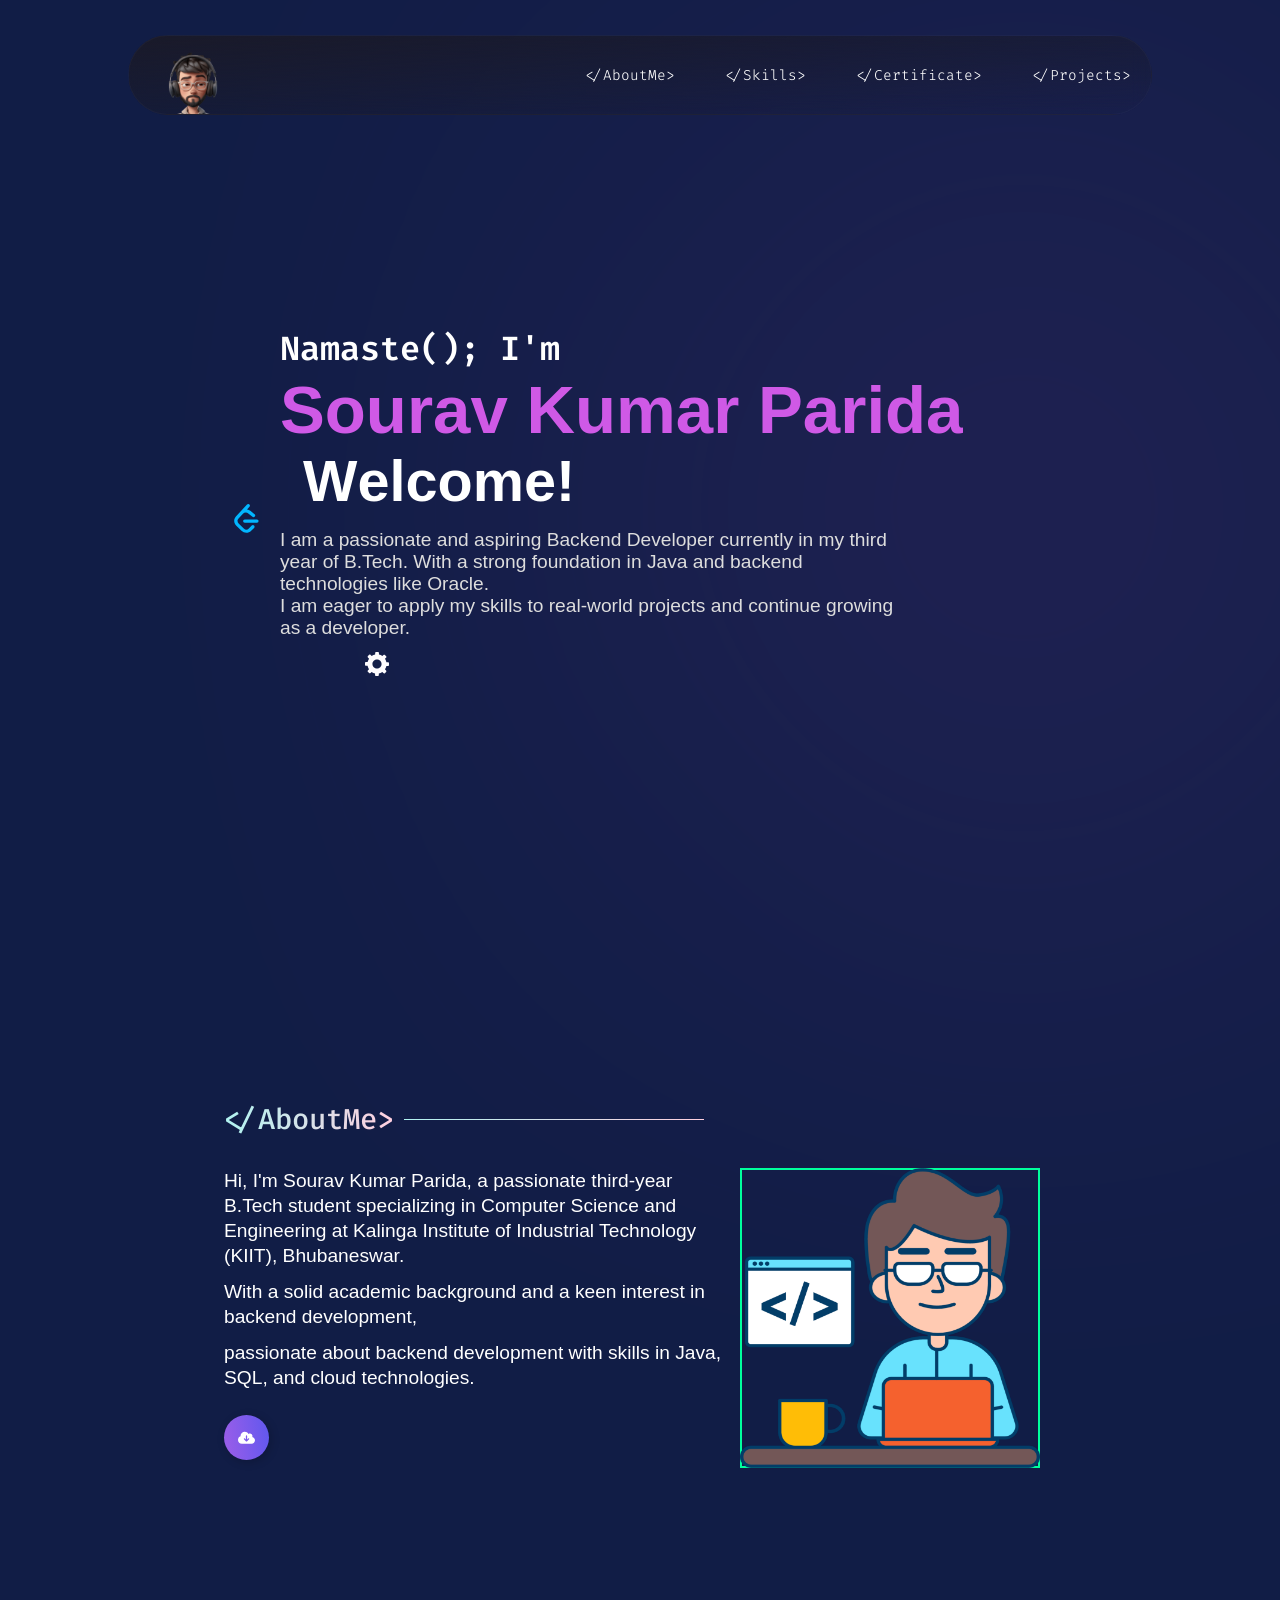
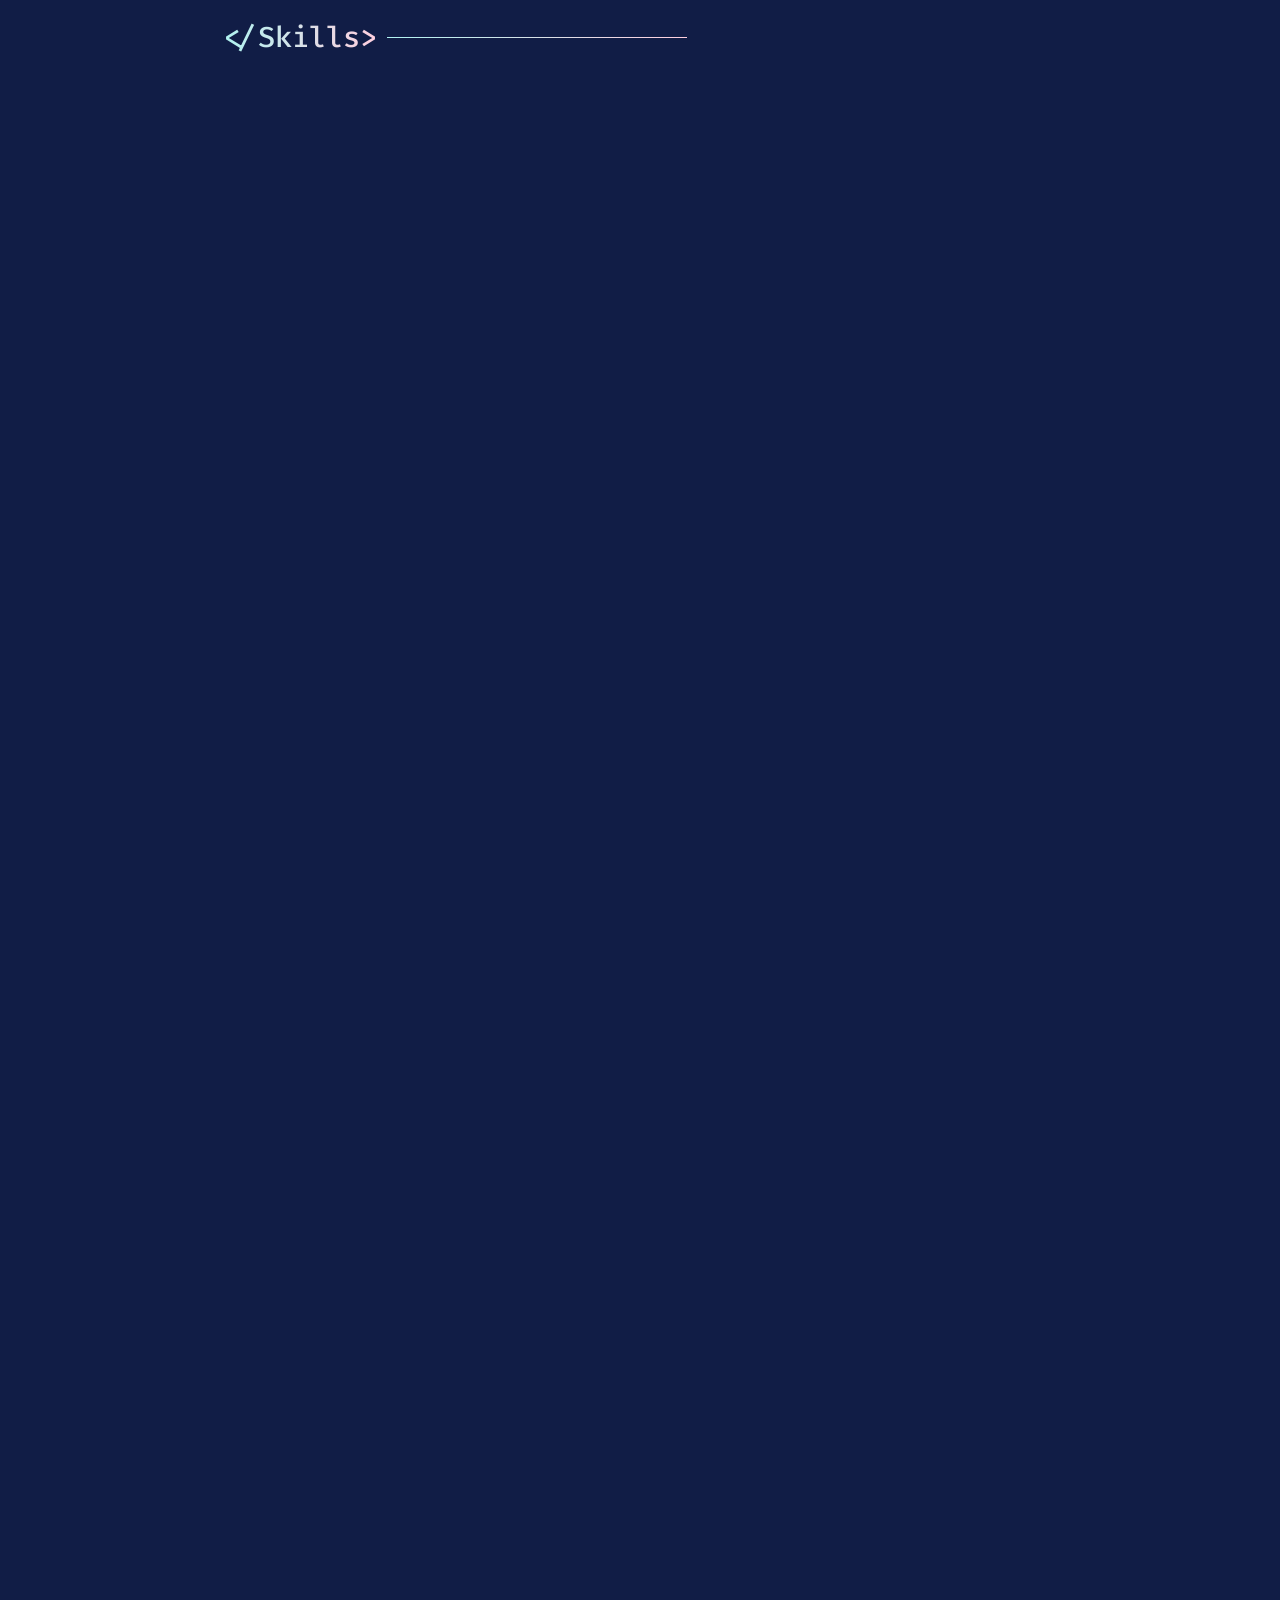
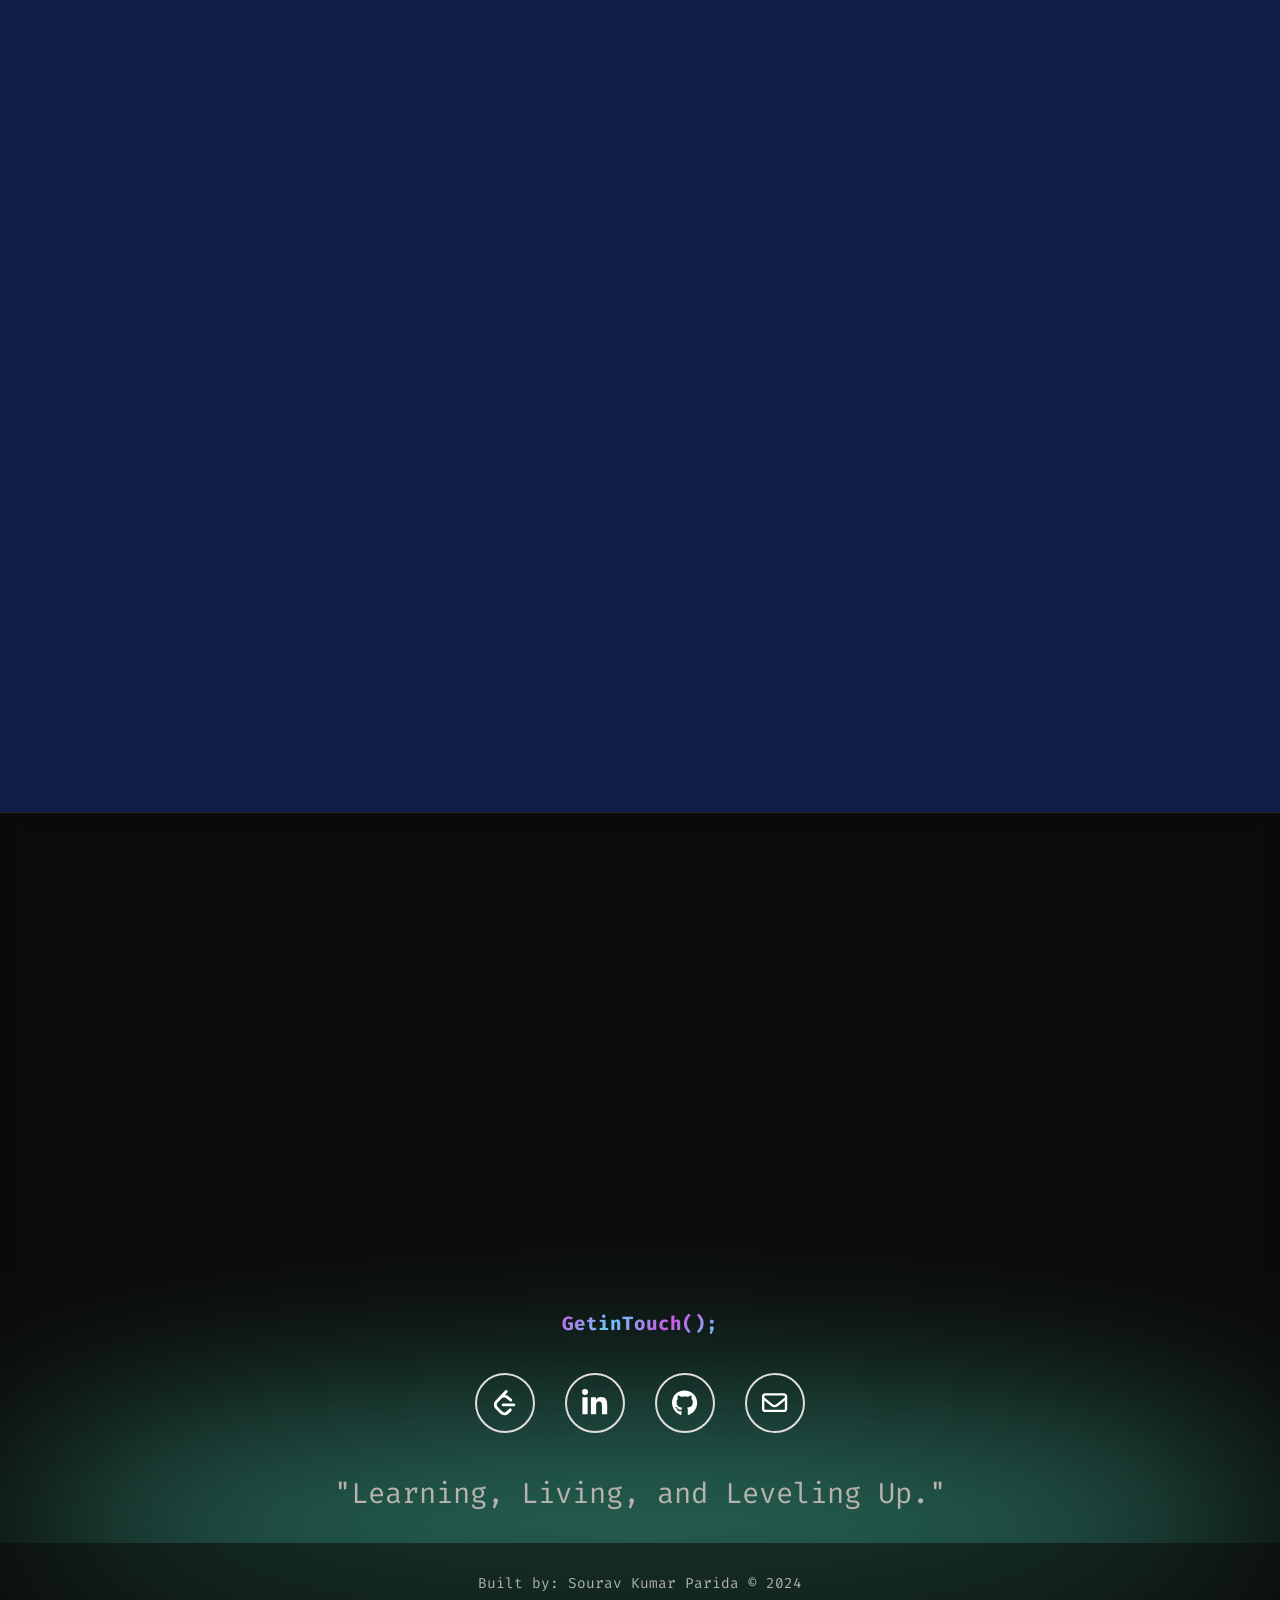
==== index.html @ 4e623404 "24-july" ====
<!DOCTYPE html>
<html lang="en">

<head>
  <meta charset="UTF-8" />
  <meta http-equiv="X-UA-Compatible" content="IE=edge" />
  <meta name="viewport" content="width=device-width, initial-scale=1.0" />
  <meta name="robots" content="index, follow" />
  <meta name="theme-color" content="#000" />

  <title>Sourav Parida | Portfolio</title>
  <link rel="icon" type="image/x-icon" href="src/png/main-favicon.png" />
  <!-- aos cdn -->
  <link rel="stylesheet" href="https://unpkg.com/aos@next/dist/aos.css" />
  <!-- stylesheet -->
  <link rel="stylesheet" href="style.css" />
  <!-- google fonts-->

  <link rel="stylesheet"
    href="https://fonts.googleapis.com/css2?family=Passions+Conflict&family=Orbitron&family=Fira+Code&family=Six+Caps" />


     <!--==================== UNICONS ====================-->
     <link
     rel="stylesheet"
     href="https://unicons.iconscout.com/release/v4.0.0/css/line.css"
   /> 

<body class="body">
  <audio loop="" id="audioPlayer" style="display: none">
    <source src="src/mp3/preloader.mp3" type="audio/mp3" />
  </audio>
  <div id="preloader"></div>

  <header>
    <div class="navbar" id="navbar">
      <div class="hey">Hello!</div>
      <div class="logo" tabindex="0" aria-label="logo">
        <div class="logo-top">
          <a href="#home" aria-label="about menu button">
            <img src="src/png/nav-avatar.png" alt="animation-head" id="nav-avatar"/>
          </a>
          </div>
        </div>
      <div class="navbar-tabs" id="navbar-tabs">
        <ul class="navbar-tabs-ul">
          
          <li class="about" class="navbar-tabs-li" data-aos="fade-down" data-aos-delay="100">
            <a href="#about" aria-label="about menu button">
              &#60;/AboutMe&#62;
            </a>
          </li>

          <li class="skills" class="navbar-tabs-li" data-aos="fade-down" data-aos-delay="300">
            <a href="#skills" aria-label="skills menu button">
              &#60;/Skills&#62;
            </a>
          </li>

          <li class="certificate" class="navbar-tabs-li" data-aos="fade-down" data-aos-delay="500">
            <a href="#certificate" aria-label="certificate menu button">
              &#60;/Certificate&#62;
            </a>
          </li>

          <li class="projects" class="navbar-tabs-li" data-aos="fade-down" data-aos-delay="700">
            <a href="#projects" aria-label="projects menu button">
              &#60;/Projects&#62;
            </a>
          </li>
          </ul>
      </div>
      <!-- navbar tabs ends -->
    </div>
  </header>
  <!-- header ends here -->

  <main>
    <!-- hamburger -->
    <div class="hamburger" id="hamburger" data-aos="fade">
      <div class="hamburgerbase">
        <button id="hamburger-button" onclick="hamburgerMenu()" tabindex="0" aria-label="Menu Button">
          <span class="burger-bar" id="burger-bar1"></span>
          <span class="burger-bar" id="burger-bar2"></span>
          <span class="burger-bar" id="burger-bar3"></span>
        </button>
      </div>
    </div>
    <!-- hamburger -->

    <!-- mobile bar -->
<div class="mobiletogglemenu" id="mobiletogglemenu">
  <ul class="mobile-navbar-tabs-ul" id="mobile-ul">
    <li id="home-mobile-tab" class="mobile-navbar-tabs-li home activeThismobiletab" onclick="hidemenubyli()">
      <a href="#home" tabindex="0" aria-label="Home menu button">
        &#60;/Home&#62;
      </a>
    </li>
    <li id="aboutme-mobile-tab" class="mobile-navbar-tabs-li about" onclick="hidemenubyli()">
      <a href="#about" tabindex="0" aria-label="about menu button">
        &#60;/AboutMe&#62;
      </a>
    </li>
    <li id="skills-mobile-tab" class="mobile-navbar-tabs-li skills" onclick="hidemenubyli()">
      <a href="#skills" tabindex="0" aria-label="skills menu button">
        &#60;/Skills&#62;
      </a>
    </li>
    <li id="certificate-mobile-tab" class="mobile-navbar-tabs-li certificate activeThismobiletab" onclick="hidemenubyli()">
      <a href="#certificate" tabindex="0" aria-label="certificate menu button">
        &#60;/Certificate&#62;
      </a>
    </li>
    <li id="projects-mobile-tab" class="mobile-navbar-tabs-li projects" onclick="hidemenubyli()">
      <a href="#projects" tabindex="0" aria-label="projects menu button">
        &#60;/Projects&#62;
      </a>
    </li>
  </ul>
</div>
<!-- mobile toggle menu ends -->


    <section class="landing-page-container" id="home">
      <div class="blob"></div>
      <div class="home_social">
      <div class="home__social">
        <a
          href="https://www.linkedin.com/in/sourav-kumar-parida/"
          target="_blank"
          class="home__social-icon"
        >
          <i class="uil uil-linkedin-alt"></i>
        </a>
        <a
          href="https://github.com/Sourav-Parida"
          target="_blank"
          class="home__social-icon"
        >
          <i class="uil uil-github-alt"></i>
        </a>
        <a
          href="https://leetcode.com/u/sourav-parida/"
          target="_blank"
          class="home__social-icon"
        >
        <svg xmlns="http://www.w3.org/2000/svg" width="1.2em" height="1.2em" viewBox="0 0 24 24"><path fill="currentColor" d="M13.483 0a1.37 1.37 0 0 0-.961.438L7.116 6.226l-3.854 4.126a5.3 5.3 0 0 0-1.209 2.104a5 5 0 0 0-.125.513a5.5 5.5 0 0 0 .062 2.362a6 6 0 0 0 .349 1.017a5.9 5.9 0 0 0 1.271 1.818l4.277 4.193l.039.038c2.248 2.165 5.852 2.133 8.063-.074l2.396-2.392c.54-.54.54-1.414.003-1.955a1.38 1.38 0 0 0-1.951-.003l-2.396 2.392a3.02 3.02 0 0 1-4.205.038l-.02-.019l-4.276-4.193c-.652-.64-.972-1.469-.948-2.263a2.7 2.7 0 0 1 .066-.523a2.55 2.55 0 0 1 .619-1.164L9.13 8.114c1.058-1.134 3.204-1.27 4.43-.278l3.501 2.831c.593.48 1.461.387 1.94-.207a1.384 1.384 0 0 0-.207-1.943l-3.5-2.831c-.8-.647-1.766-1.045-2.774-1.202l2.015-2.158A1.384 1.384 0 0 0 13.483 0m-2.866 12.815a1.38 1.38 0 0 0-1.38 1.382a1.38 1.38 0 0 0 1.38 1.382H20.79a1.38 1.38 0 0 0 1.38-1.382a1.38 1.38 0 0 0-1.38-1.382z"></path></svg>
        </a>
      </div>
      </div>

      <div class="text-content">
        <article id="hello-friend" data-aos="fade-up" data-aos-delay="0">
          <p class="jello">N</p>
          <p class="jello">a</p>
          <p class="jello">m</p>
          <p class="jello">a</p>
          <p class="jello">s</p>
          <p class="jello">t</p>
          <p class="jello">e</p>
          <p class="jello">(</p>
          <p class="jello">)</p>
          <p class="jello">;</p>
          &nbsp;
          <p class="jello">I</p>
          <p class="jello">'</p>
          <p class="jello">m</p>
        </article>
        <article id="name" data-aos="fade-up" data-aos-delay="200">
          <p class="jello">S</p>
          <p class="jello">o</p>
          <p class="jello">u</p>
          <p class="jello">r</p>
          <p class="jello">a</p>
          <p class="jello">v</p>
          &nbsp;
          <p class="jello">K</p>
          <p class="jello">u</p>
          <p class="jello">m</p>
          <p class="jello">a</p>
          <p class="jello">r</p>
          &nbsp;
          <p class="jello">P</p>
          <p class="jello">a</p>
          <p class="jello">r</p>
          <p class="jello">i</p>
          <p class="jello">d</p>
          <p class="jello">a</p>
        </article>

        <article id="work" data-aos="fade-up" data-aos-delay="400">
          <div>
            <p class="jello">W</p>
            <p class="jello">e</p>
            <p class="jello">l</p>
            <p class="jello">c</p>
            <p class="jello">o</p>
            <p class="jello">m</p>
            <p class="jello">e</p>
            <p class="jello">!</p>
          </div>
        </article>
        <p id="info-para" data-aos="fade-up" data-aos-delay="600">
          I am a passionate and aspiring Backend Developer currently in my third year of B.Tech.
          With a strong foundation in Java and backend technologies like Oracle. 
          <br />
          I am eager to apply my skills to real-world projects and continue growing as a developer.
        </p>
        <!-- <div class="contact-btn-div" data-aos="fade-up" data-aos-delay="200"> -->
          <div class="setting-container" id="setting-container">
            <input type="checkbox" id="switchforsetting" onclick="settingtoggle()" />

            <label for="switchforsetting" class="needtobeinvert" id="labelforsetting" tabindex="0"
              aria-label="settings for sound and appearance"></label>

            <div class="visualmodetogglebuttoncontainer" id="visualmodetogglebuttoncontainer">
              <input type="checkbox" id="switchforvisualmode" onclick="visualmode()" />
              <label for="switchforvisualmode" id="labelforvisualmode" tabindex="0"
                aria-label="switch appearance"></label>
            </div>

            <div class="soundtogglebuttoncontainer" id="soundtogglebuttoncontainer">
              <input type="checkbox" id="switchforsound" onclick="playpause()" />
              <label for="switchforsound" id="labelforsound" tabindex="0" aria-label="switch sound"
                class="needtobeinvert"></label>
            </div>
          </div>
          <!-- setting div ends -->
        <!-- </div> -->
        <!-- contact-btn-div -->
      </div>
      
    </section>
    <!-- landing page ends here -->

    <section class="about-section-container" id="about" data-aos="fade-up">
      <div class="about-section">
        <div class="section-heading">
          <h2 class="section-heading-article" tabindex="0" aria-label="About me heading">
            &#60;/AboutMe&#62;
          </h2>
          <p class="sectionHeadingP"></p>
        </div>

        <div class="info-dp-section">
          <div class="about-info">
            <p tabindex="0">
              Hi, I'm Sourav Kumar Parida, a passionate third-year B.Tech student specializing 
              in Computer Science and Engineering at Kalinga Institute of Industrial Technology (KIIT), 
              Bhubaneswar.
            </p>
            <br />
            <p tabindex="0">
              With a solid academic background and a keen interest in backend development, 
            </p>
            <br />
            <p tabindex="0">
              passionate about backend development with skills in Java, SQL, and cloud technologies.
            </p>
            <!-- Resume button -->
        <a href="https://drive.google.com/file/d/12ccvGPiZFR40J6Fz8vM8Ggtu3mOxgjk6/view?usp=drive_link" target="_blank">
          <button class="resume-btn" id="resume-btn" >
            <div class="sign">
              <svg viewBox="0 0 640 512">
                <path
                  d="M144 480C64.5 480 0 415.5 0 336c0-62.8 40.2-116.2 96.2-135.9c-.1-2.7-.2-5.4-.2-8.1c0-88.4 71.6-160 160-160c59.3 0 111 32.2 138.7 80.2C409.9 102 428.3 96 448 96c53 0 96 43 96 96c0 12.2-2.3 23.8-6.4 34.6C596 238.4 640 290.1 640 352c0 70.7-57.3 128-128 128H144zm79-167l80 80c9.4 9.4 24.6 9.4 33.9 0l80-80c9.4-9.4 9.4-24.6 0-33.9s-24.6-9.4-33.9 0l-39 39V184c0-13.3-10.7-24-24-24s-24 10.7-24 24V318.1l-39-39c-9.4-9.4-24.6-9.4-33.9 0s-9.4 24.6 0 33.9z" />
              </svg>
            </div>
            <div class="text">Resume</div>
          </button>
        </a>
          </div>
          <div class="dp" data-aos="fade-up">
          <img src="src/png/avtar.png" alt="display pic" class="" id=""/>
            </div>
          </div>
        </div>
          </div>
        </div>
      </div>
    </section>
    <!-- about section ends  -->

    <section class="skills-section-container" id="skills">
      <div class="skills-section">
        <div class="section-heading" data-aos="fade-up">
          <h2 class="section-heading-article" tabindex="0" aria-label="skills heading">
            &#60;/Skills&#62;
          </h2>
          <p class="sectionHeadingP"></p>
        </div>

        <div class="frontend-dev-section">
          <h3 class="frontend-dev-heading" data-aos="fade-up" tabindex="0"
            aria-label="As a frontend a developer these are the skills i have">
            Tech Stack
          </h3>
          <ul class="tech-stack-wrapper">
            <li class="tech-stack-box" data-aos="fade-up">
              <img src="./src/png/clogo.png" alt="c language skill" class="tech-stack-logo" />
              <span class="tooltip">C</span>
            </li>

            <li class="tech-stack-box" data-aos="fade-up">
              <img src="./src/png/java.png" alt="Java language skill" class="tech-stack-logo" />
              <span class="tooltip">JAVA</span>
            </li>

            <li class="tech-stack-box" data-aos="fade-up">
              <img src="./src/png/python.png" alt="Java language skill" class="tech-stack-logo" />
              <span class="tooltip">PYTHON</span>
            </li>

            <li class="tech-stack-box" data-aos="fade-up">
              <img src="./src/png/oracle.png" alt="Oracle skill" class="tech-stack-logo" />
              <span class="tooltip">ORACLE</span>
            </li>

            <li class="tech-stack-box" data-aos="fade-up">
              <img src="./src/png/mysql.png" alt="Mysql skill" class="tech-stack-logo" />
              <span class="tooltip">MYSQL</span>
            </li>

            <li class="tech-stack-box" data-aos="fade-up">
              <img src="./src/png/htmllogo.png" alt="Html skill" class="tech-stack-logo" />
              <span class="tooltip">HTML</span>
            </li>

            <li class="tech-stack-box" data-aos="fade-up">
              <img src="./src/png/csslogo.png" alt="css skill" class="tech-stack-logo" />
              <span class="tooltip">CSS</span>
            </li>

            <li class="tech-stack-box" data-aos="fade-up">
              <img src="./src/png/jslogo.png" alt="js skill" class="tech-stack-logo" />
              <span class="tooltip">JS</span>
            </li>

            <li class="tech-stack-box" data-aos="fade-up">
              <img src="./src/png/githublogo.png" alt="github skill" class="tech-stack-logo needtobeinvert" />
              <span class="tooltip">GITHUB</span>
            </li>

            <li class="tech-stack-box" data-aos="fade-up">
              <img src="./src/png/gitlogo.png" alt="git skill" class="tech-stack-logo" />
              <span class="tooltip">GIT</span>
            </li>
          </ul>
        </div>
      </div>
    </section>
    <!-- skills section ends -->
  
    
    <section class="skills-section-container" id="certificate">
      <div class="skills-section">
        <div class="section-heading" data-aos="fade-up">
          <h2 class="section-heading-article" tabindex="0" aria-label="skills heading">
            &#60;/certificates&#62;
          </h2>
          <p class="sectionHeadingP"></p>
        </div>

        <div class="frontend-dev-section">
          <ul class="certificate-wrapper">

            <a href="./src/certificates/AZ-900 Certificate.png" target="_blank">
            <li class="certificate-box" data-aos="fade-up">
              <img src="./src/certificates/AZ-900 Certificate.png" alt="Java language skill" class="tech-stack-logo" />
              <span class="tooltip">Azure Fundamentals-AZ 900</span>
            </li>
            </a>

            <a href="./src/certificates/oci.png" target="_blank">
            <li class="certificate-box" data-aos="fade-up">
              <img src="./src/certificates/oci.png" alt="c language skill" class="tech-stack-logo" />
              <span class="tooltip">Oracle Certified Foundations Associate</span>
            </li>
            </a>

            <a href="./src/certificates/problem_solving.png" target="_blank">
            <li class="certificate-box" data-aos="fade-up">
              <img src="./src/certificates/problem_solving.png" alt="Java language skill" class="tech-stack-logo" />
              <span class="tooltip">Problem Solving(Basic)</span>
            </li>
            </a>

          </ul>
        </div>
      </div>
    </section>
    <!-- certificates section ends -->

    <section class="projects-section-container" id="projects">
      <div class="projects-section-div">
        <div class="section-heading" data-aos="fade-up">
          <h2 class="section-heading-article" tabindex="0" aria-label="My projects starts from here">
            &#60;/Projects&#62;
          </h2>
          <p class="sectionHeadingP"></p>
        </div>
        <div class="project-boxes-div">

          
      <!----------------------------->
          <div data-aos="fade-up" class="project-box-wrapper">
            <div class="project-box project-box2" id="project-box2">
              <div class="info-div">
                <img src="src/project/calculator-logo.png" alt="pexelicon website favicon" class="faviconforProject" />
                <article class="ProjectHeading">Chess-Game</article>
                <p class="ProjectDescription">
                  Chess: A Simple Chess game application to play chess with friends..
                </p>
                <div class="project-buttons">
                  <a href="https://github.com/Sourav-Parida/Chess_game" target="_blank" class="github-redirect"
                    aria-label="Visit calculator on GitHub">
                    <img src="src/svg/github.svg" alt="github redirect button" />
                  </a>
                  <a href="https://chess-game-k542.onrender.com" target="_blank" class="cta"
                    aria-label="Visit Chess game Live">
                    <span>Live view</span>
                    <svg viewBox="0 0 13 10" height="10px" width="15px">
                      <path d="M1,5 L11,5"></path>
                      <polyline points="8 1 12 5 8 9"></polyline>
                    </svg>
                  </a>
                </div>
              </div>
              <div class="image-div">
                <img src=".\src\project\chess.png" alt="Pexelicon website preview image"/>
              </div>
            </div>
          </div>

<!------------------------------------------->
          <div data-aos="fade-up" class="project-box-wrapper">
            <div class="project-box project-box2" id="project-box2">
              <div class="info-div">
                <img src="src/project/application.png" alt="pexelicon website favicon" class="faviconforProject" />
                <article class="ProjectHeading">Class-Management</article>
                <p class="ProjectDescription">
                  A Java Swing Application to manage student details in the database.
                </p>
                <div class="project-buttons">
                  <a href="https://github.com/Sourav-Parida/Java-JDBC_Project" target="_blank" class="github-redirect"
                    aria-label="Visit calculator on GitHub">
                    <img src="src/svg/github.svg" alt="github redirect button" />
                  </a>
                </div>
              </div>
              <div class="image-div">
                <img src="src/project/Java_project.png" alt="Pexelicon website preview image" />
              </div>
            </div>
          </div>
      <!-- ---------------------- -->

      <div data-aos="fade-up" class="project-box-wrapper">
        <div class="project-box project-box2" id="project-box2">
          <div class="info-div">
            <img src="src/project/calculator-logo.png" alt="pexelicon website favicon" class="faviconforProject" />
            <article class="ProjectHeading">Calculator</article>
            <p class="ProjectDescription">
              Calculator: A Simple Web-based calculator made with html,css and Js.
            </p>
            <div class="project-buttons">
              <a href="https://github.com/Sourav-Parida/Web-Dev_Calculator" target="_blank" class="github-redirect"
                aria-label="Visit calculator on GitHub">
                <img src="src/svg/github.svg" alt="github redirect button" />
              </a>
              <a href="https://sourav-parida.github.io/Web-Dev_Calculator/" target="_blank" class="cta"
                aria-label="Visit calculator Live">
                <span>Live view</span>
                <svg viewBox="0 0 13 10" height="10px" width="15px">
                  <path d="M1,5 L11,5"></path>
                  <polyline points="8 1 12 5 8 9"></polyline>
                </svg>
              </a>
            </div>
          </div>
          <div class="image-div">
            <img src="src/project/calculator.png" alt="Pexelicon website preview image" />

          </div>
        </div>
      </div>
  <!-- ---------------------- -->
        </div>
      </div>
    </section>
  </main>
  <!-- main ends here -->

  <footer id="footer">
    <button class="fas" id="backtotopbutton" onclick="scrolltoTopfunction()">
      <article aria-label="Back to top">&#8592;BACK TO TOP</article>
    </button>
    <div class="footer-background">
      <div class="footer-blob"></div>
    </div>
    <div class="footer-foreground">
      <div class="footercontainer">
        <div class="social-media-container">
          <div class="getintouch-heading">
            <article>GetinTouch();</article>
          </div>
          <div class="logos">
            <a href="https://www.instagram.com/pexel_ui/" target="_blank" tabindex="0"
              aria-label="leetcode">
              <svg xmlns="http://www.w3.org/2000/svg" class="SocialHandle" viewBox="0 0 24 24">
                <path d="M13.483 0a1.37 1.37 0 0 0-.961.438L7.116 6.226l-3.854 4.126a5.3 5.3 0 0 0-1.209 2.104a5 5 0 0 0-.125.513a5.5 5.5 0 0 0 .062 2.362a6 6 0 0 0 .349 1.017a5.9 5.9 0 0 0 1.271 1.818l4.277 4.193l.039.038c2.248 2.165 5.852 2.133 8.063-.074l2.396-2.392c.54-.54.54-1.414.003-1.955a1.38 1.38 0 0 0-1.951-.003l-2.396 2.392a3.02 3.02 0 0 1-4.205.038l-.02-.019l-4.276-4.193c-.652-.64-.972-1.469-.948-2.263a2.7 2.7 0 0 1 .066-.523a2.55 2.55 0 0 1 .619-1.164L9.13 8.114c1.058-1.134 3.204-1.27 4.43-.278l3.501 2.831c.593.48 1.461.387 1.94-.207a1.384 1.384 0 0 0-.207-1.943l-3.5-2.831c-.8-.647-1.766-1.045-2.774-1.202l2.015-2.158A1.384 1.384 0 0 0 13.483 0m-2.866 12.815a1.38 1.38 0 0 0-1.38 1.382a1.38 1.38 0 0 0 1.38 1.382H20.79a1.38 1.38 0 0 0 1.38-1.382a1.38 1.38 0 0 0-1.38-1.382z"></path></svg>
            </a>

            <a href="https://www.linkedin.com/in/sourav-kumar-parida/" target="_blank"
              aria-label="My Linkdin"><svg class="SocialHandle" viewBox="0 0 448 512">
                <path
                  d="M100.28 448H7.4V148.9h92.88zM53.79 108.1C24.09 108.1 0 83.5 0 53.8a53.79 53.79 0 0 1 107.58 0c0 29.7-24.1 54.3-53.79 54.3zM447.9 448h-92.68V302.4c0-34.7-.7-79.2-48.29-79.2-48.29 0-55.69 37.7-55.69 76.7V448h-92.78V148.9h89.08v40.8h1.3c12.4-23.5 42.69-48.3 87.88-48.3 94 0 111.28 61.9 111.28 142.3V448z" />
              </svg></a>

            <a href="https://github.com/Sourav-Parida" target="_blank" aria-label="My github"><svg viewBox="0 0 496 512"
                class="SocialHandle">
                <path
                  d="M165.9 397.4c0 2-2.3 3.6-5.2 3.6-3.3.3-5.6-1.3-5.6-3.6 0-2 2.3-3.6 5.2-3.6 3-.3 5.6 1.3 5.6 3.6zm-31.1-4.5c-.7 2 1.3 4.3 4.3 4.9 2.6 1 5.6 0 6.2-2s-1.3-4.3-4.3-5.2c-2.6-.7-5.5.3-6.2 2.3zm44.2-1.7c-2.9.7-4.9 2.6-4.6 4.9.3 2 2.9 3.3 5.9 2.6 2.9-.7 4.9-2.6 4.6-4.6-.3-1.9-3-3.2-5.9-2.9zM244.8 8C106.1 8 0 113.3 0 252c0 110.9 69.8 205.8 169.5 239.2 12.8 2.3 17.3-5.6 17.3-12.1 0-6.2-.3-40.4-.3-61.4 0 0-70 15-84.7-29.8 0 0-11.4-29.1-27.8-36.6 0 0-22.9-15.7 1.6-15.4 0 0 24.9 2 38.6 25.8 21.9 38.6 58.6 27.5 72.9 20.9 2.3-16 8.8-27.1 16-33.7-55.9-6.2-112.3-14.3-112.3-110.5 0-27.5 7.6-41.3 23.6-58.9-2.6-6.5-11.1-33.3 2.6-67.9 20.9-6.5 69 27 69 27 20-5.6 41.5-8.5 62.8-8.5s42.8 2.9 62.8 8.5c0 0 48.1-33.6 69-27 13.7 34.7 5.2 61.4 2.6 67.9 16 17.7 25.8 31.5 25.8 58.9 0 96.5-58.9 104.2-114.8 110.5 9.2 7.9 17 22.9 17 46.4 0 33.7-.3 75.4-.3 83.6 0 6.5 4.6 14.4 17.3 12.1C428.2 457.8 496 362.9 496 252 496 113.3 383.5 8 244.8 8zM97.2 352.9c-1.3 1-1 3.3.7 5.2 1.6 1.6 3.9 2.3 5.2 1 1.3-1 1-3.3-.7-5.2-1.6-1.6-3.9-2.3-5.2-1zm-10.8-8.1c-.7 1.3.3 2.9 2.3 3.9 1.6 1 3.6.7 4.3-.7.7-1.3-.3-2.9-2.3-3.9-2-.6-3.6-.3-4.3.7zm32.4 35.6c-1.6 1.3-1 4.3 1.3 6.2 2.3 2.3 5.2 2.6 6.5 1 1.3-1.3.7-4.3-1.3-6.2-2.2-2.3-5.2-2.6-6.5-1zm-11.4-14.7c-1.6 1-1.6 3.6 0 5.9 1.6 2.3 4.3 3.3 5.6 2.3 1.6-1.3 1.6-3.9 0-6.2-1.4-2.3-4-3.3-5.6-2z" />
              </svg></a>

            <a href="mailto:souravparida170@gmail.com" target="_blank" aria-label="My G mail"><svg id="GmailLogo"
                viewBox="0 0 512 512">
                <path
                  d="M64 112c-8.8 0-16 7.2-16 16v22.1L220.5 291.7c20.7 17 50.4 17 71.1 0L464 150.1V128c0-8.8-7.2-16-16-16H64zM48 212.2V384c0 8.8 7.2 16 16 16H448c8.8 0 16-7.2 16-16V212.2L322 328.8c-38.4 31.5-93.7 31.5-132 0L48 212.2zM0 128C0 92.7 28.7 64 64 64H448c35.3 0 64 28.7 64 64V384c0 35.3-28.7 64-64 64H64c-35.3 0-64-28.7-64-64V128z" />
              </svg></a>
          </div>
        </div>
        <div class="two-words">
          <article tabindex="0" aria-label="Learning, Living, and Leveling Up, my quote">
            "Learning, Living, and Leveling Up."
          </article>
        </div>
        <div class="footer-bottom">
          <article>
            Built by: Sourav Kumar Parida
            &#169; 2024
          </article>
        </div>
      </div>
    </div>
  </footer>
  <!-- footer ends here -->

  <script src="main.js"></script>

  <script src="https://unpkg.com/aos@next/dist/aos.js"></script>
  <script>
    AOS.init();
  </script>

  
</body>

</html>
---- style.css ----
#labelforsetting,
#labelforvisualmode,
#switchforvisualmode:checked + #labelforvisualmode {
  background-repeat: no-repeat;
  background-position: center;
}
#labelforsetting,
#labelforsound {
  height: 40px;
  background-size: 60%;
}
#preloader,
.invertapplied,
.invertsettinglabel {
  filter: invert(1);
}
#preloader,
noscript {
  width: 100%;
  height: 100%;
}
body,
noscript {
  background-color: var(--color-dark-mode);
}
.main,
body {
  overflow-x: hidden;
}
#backtotopbutton article,
:root {
  font-family: Whitney, -apple-system, BlinkMacSystemFont, Segoe UI,Roboto,Helvetica, Arial, sans-serif;
}
.eye,
.image-div,
.logo,
.navbar,
.project-box,
.resume-btn,
footer {
  overflow: hidden;
}
.cta,
.github-redirect,
.navbar-tabs-ul a {
  text-decoration: none;
}
#GmailLogo,
.sign svg path {
  fill: white;
}

* {
  box-sizing: border-box;
  margin: 0;
  padding: 0;
  -webkit-tap-highlight-color: transparent;
}
::selection {
  background-color: rgba(75, 96, 155, 0.39);
}
::-moz-selection {
  background: rgba(75, 96, 155, 0.39);;
}

html,body {
  width: 100%;
  height: 100%;
}

html {
  user-select: text;
  font-size: 62.5%;
  scroll-behavior: smooth;
  text-rendering: optimizeLegibility;
  -webkit-font-smoothing: antialiased;
}
:root {
  --color-white: #fff;
  --color-black: #000;
  --color-dark-mode: #111d46;
  --color-light-mode: #ece7e1;
  --color-ddd-color: #ddd;
  --color-gray: #c4c4c4;
  --color-purple: #8b03fa;
  --color-light-purple: #cf59e6;
  --color-light-blue: #6bc5f8;
  --color-navbarBorder-dark: #e2e2e207;
  --color-shadowDark: rgba(0, 0, 0, 0.137);
  --static-heading-gradient-blue: #b0f3f1;
  --static-heading-gradient-pink: #ffcfdf;
  --tech-stack-box-first-color: #1a1a29;
  --tech-stack-box-second-color: rgba(27, 27, 40, 0);
  --tech-stack-box-border-color: #292929;
}

#hello-friend,
.footer-bottom article,
.getintouch-heading article,
.language-speak article,
.navbar-tabs-ul li,
.two-words article {
  font-family: fira code;
}
::-webkit-scrollbar {
  width: 5px;
}
::-webkit-scrollbar-track {
  background: #0a0a10;
}
::-webkit-scrollbar-thumb {
  background-color: #4c00ff;
}

.setting-container,
.settingactivate {
  transform-origin: left;
  transition-duration: 0.5s;
}

.activeThistab:before,
.navbar-tabs-ul li:hover:before {
  background-color: var(--color-white);
  height: 10px;
  width: 10px;
  left: -20px;
}
.light-mode {
  --color-dark-mode: #ece7e1;
  --color-black: #fff;
  --color-white: #000;
  --color-ddd-color: rgb(31, 31, 31);
  --color-navbarBorder-dark: #d1d6eb;
  --static-heading-gradient-blue: #0f7878;
  --static-heading-gradient-pink: #f09bb9;
  --color-shadowDark: #e2ddd7;
  --tech-stack-box-first-color: #e7e2db;
  --tech-stack-box-second-color: #ece7e100;
  --tech-stack-box-border-color: #dad5cf;
}
.setting-container {
  margin-left: 10%;
  width: 60px;
  height: 50px;
  display: flex;
  align-items: center;
}

#labelforsetting {
  width: 40px;
  display: flex;
  align-items: center;
  justify-content: center;
  padding: 0 20px;
  background-image: url(src/svg/settings-svgrepo-com.svg);
  transition-duration: 0.5s;
  cursor: pointer;
}

.soundtogglebuttoncontainer,
.visualmodetogglebuttoncontainer {
  align-items: center;
  width: fit-content;
  transition-duration: 0.3s;
}
.settingactivate {
  width: 200px;
}
.visualmodetogglebuttoncontainer {
  height: fit-content;
  display: flex;
  justify-content: center;
  transform: translate(-50px) scale(0);
}
.visualmodeshow {
  transition-duration: 0.3s;
  transform: translate(0) scale(1);
}
#switchforsetting,
#switchforsound,
#switchforvisualmode,
.hamburger,
.mobiletogglemenu {
  display: none;
}


#switchforsetting:checked + #labelforsetting {
  transform: rotate(180deg);
  transition-duration: 0.5s;
}

#labelforvisualmode {
  position: relative;
  width: 40px;
  height: 40px;
  background-image: url(src/png/crescent-moon.png);
  background-size: 50%;
  transition-duration: 0.5s;
  cursor: pointer;
}


#switchforvisualmode:checked + #labelforvisualmode {
  transform: rotate(360deg);
  transition-duration: 0.5s;
  background-image: url(src/png/sun.png);
  background-size: 60%;
}
.soundtogglebuttoncontainer {
  height: fit-content;
  display: flex;
  justify-content: center;
  transform: translate(-130px) scale(0);
}
#labelforsound,
#preloader {
  display: flex;
  align-items: center;
  background-repeat: no-repeat;
  background-position: center;
}
.soundmodeshow {
  transition-delay: 0.1s;
  transition-duration: 0.5s;
  display: inline-block;
  transform: translate(0) scale(1);
}

#labelforsound {
  position: relative;
  justify-content: center;
  width: 40px;
  background-image: url(src/svg/Mute_Icon.svg);
  cursor: pointer;
  transition-duration: 0.5s;
}

#switchforsound:checked + #labelforsound {
  transition-duration: 0.5s;
  background-image: url(src/svg/Speaker_Icon.svg);
  background-size: 50%;
  background-repeat: no-repeat;
  background-position: center;
}

header {
  width: 100%;
  height: 115px;
  display: flex;
  align-items: flex-end;
  justify-content: center;
}
#preloader {
  background-color: #fff;
  position: fixed;
  z-index: 99999;
  justify-content: center;
  overflow-y: hidden;
  background-image: url(src/svg/Pulse-0.4s-200px.svg);
  background-size: 10%;
}
.navbar,
noscript {
  display: flex;
  align-items: center;
  position: fixed;
}
#name,
.getintouch-heading article {
  background: -webkit-linear-gradient(
    135deg,
    var(--color-light-blue),
    var(--color-light-purple),
    var(--color-light-blue),
    var(--color-light-purple)
  );
  -webkit-text-fill-color: transparent;
}
noscript {
  justify-content: center;
  font-size: 4rem;
  color: #fff;
  z-index: 999999;
}
.fakenavbar {
  height: 0;
  width: 0%;
  background-color: transparent;
}
.navbar {
  background-image: linear-gradient(
    to bottom right,
    var(--tech-stack-box-first-color),
    var(--tech-stack-box-second-color)
  );
  backdrop-filter: blur(10px);
  height: 80px;
  width: 80%;
  padding: 0 20px;
  justify-content: space-between;
  z-index: 999;
  border: 1px solid var(--color-navbarBorder-dark);
  border-radius: 50px;
}
.navbar-tabs,
.navbar-tabs-ul {
  height: 100%;
  align-items: center;
}
.logo,
.navbar-tabs-ul li {
  position: relative;
  display: flex;
}
.navbar-tabs {
  display: flex;
  width: 80%;
}
.navbar-tabs-ul {
  width: 100%;
  display: flex;
  list-style: none;
  justify-content: flex-end;
  gap: 50px;
  color: var(--color-white);
}
.navbar-tabs-ul li {
  width: fit-content;
  height: 30px;
  text-align: center;
  align-items: center;
  justify-content: center;
  font-size: 1.5rem;
}
.navbar-tabs-ul li:hover:before {
  content: "";
  position: absolute;
  border-radius: 5px;
  z-index: -1;
}
.navbar-tabs-ul a {
  color: var(--color-white);
  font-weight: 100;
}
.logo {
  width: 10%;
  height: 100%;
  flex-direction: column;
  align-items: center;
  justify-content: space-between;
}
.face,
.logo-top {
  width: 100%;
  align-items: center;
  display: flex;
}
.hey {
  color: #fff;
  position: absolute;
  font-size: 2.5rem;
  font-weight: 300;
  background-color: #20222e;
  padding: 5px 10px;
  border-radius: 20px;
  left: 120px;
  bottom: 80px;
  opacity: 0;
}
#hello-friend,
#work,
.about-info p,
.activeThistab,
.language-speak article {
  color: var(--color-white);
}

.blob,.eye,.pupil {
  border-radius: 50%;
}
.popup {
  animation: 3s linear pop-up;
}
@keyframes pop-up {
  from {
    bottom: -50px;
    left: 50px;
    opacity: 1;
  }
  to {
    opacity: 0;
  }
}

.logo-top {
  height: 100%;
  justify-content: center;
  transform-origin: bottom;
  position: relative;
}

.activeThistab:before,
.face {
  content: "";
  position: absolute;
}
.logo-top img {
  height: 100%;
  width:90%;
  z-index: 2;
}
.activeThistab:before {
  border-radius: 50%;
  z-index: -1;
}
.dp::after,
.dp::before {
  height: 300px;
  z-index: -2;
  content: "";
}
.main {
  width: 100%;
  height: fit-content;
  position: relative;
}
.blob {
  position: absolute;
  right: 0%;
  /* top: 0; */
  background-color: var(--color-light-purple);
  width: 40vw;
  height: 40vw;
  filter: blur(300px);
  opacity: 0.3;
  animation: 1s linear infinite alternate-reverse breath;
}
@keyframes breath {
  from {
    opacity: 0.3;
  }
  to {
    opacity: 0.5;
  }
}

.landing-page-container {
  width: 100%;
  height: calc(100vh - 115px);
  display: flex;
  flex-direction: row;
  align-items: center;
  justify-content: center;
}
.text-content {
  display: flex;
  flex-direction: column;
  width: 60%;
  height: 100%;
  align-items: flex-start;
  justify-content: center;
}
#hello-friend {
  font-size: 3.5rem;
  font-weight: 600;
  width: fit-content;
  display: flex;
  align-items: flex-end;
}
#name{
  font-size: 7rem;
  width: fit-content;
  display: flex;
  font-weight: 650;
}
#work {
  font-size: 6rem;
  width: fit-content;
  display: flex;
  font-weight: 700;
  margin-left: 3%;
}

@-webkit-keyframes vibrate-1 {
  0%,
  100% {
    -webkit-transform: translate(0);
    transform: translate(0);
  }
  20% {
    -webkit-transform: translate(-2px, 2px);
    transform: translate(-2px, 2px);
  }
  40% {
    -webkit-transform: translate(-2px, -2px);
    transform: translate(-2px, -2px);
  }
  60% {
    -webkit-transform: translate(2px, 2px);
    transform: translate(2px, 2px);
  }
  80% {
    -webkit-transform: translate(2px, -2px);
    transform: translate(2px, -2px);
  }
}
@keyframes vibrate-1 {
  0%,
  100% {
    -webkit-transform: translate(0);
    transform: translate(0);
  }
  20% {
    -webkit-transform: translate(-2px, 2px);
    transform: translate(-2px, 2px);
  }
  40% {
    -webkit-transform: translate(-2px, -2px);
    transform: translate(-2px, -2px);
  }
  60% {
    -webkit-transform: translate(2px, 2px);
    transform: translate(2px, 2px);
  }
  80% {
    -webkit-transform: translate(2px, -2px);
    transform: translate(2px, -2px);
  }
}
#name {
  align-items: flex-start;
  background: linear-gradient(
    -45deg,
    var(--color-light-purple),
    var(--color-light-purple),
    /* var(--color-light-blue), */
    var(--color-light-purple),
    var(--color-light-purple)
  );
  background-clip: text;
  -webkit-background-clip: text;
  background-size: 400% 400%;
  -webkit-animation: 3s infinite gradient;
  animation: 3s infinite gradient;
}
@keyframes gradient {
  0%,
  100% {
    background-position: 0 50%;
  }
  50% {
    background-position: 100% 50%;
  }
}
#work {
  align-items: flex-start;
  flex-wrap: wrap;
}
#info-para,
.about-info p {
  font-weight: 400;
  font-size: 2rem;
}
#work div {
  display: flex;
  margin: 0 12px 0 0;
}
.jello:hover {
  background-clip: text;
  -webkit-background-clip: text;
  -webkit-text-fill-color: transparent;
  background-color: #22d1e4;
  -webkit-animation: 0.9s both jello-vertical;
  animation: 0.9s both jello-vertical;
}
#backtotopbutton,
.dp::after,
.dp::before,
.letsTalkBtn {
  background-color: transparent;
}
@keyframes jello-vertical {
  0%,
  100% {
    -webkit-transform: scale3d(1, 1, 1);
    transform: scale3d(1, 1, 1);
  }
  30% {
    -webkit-transform: scale3d(0.75, 1.25, 1);
    transform: scale3d(0.75, 1.25, 1);
  }
  40% {
    -webkit-transform: scale3d(1.25, 0.75, 1);
    transform: scale3d(1.25, 0.75, 1);
  }
  50% {
    -webkit-transform: scale3d(0.85, 1.15, 1);
    transform: scale3d(0.85, 1.15, 1);
  }
  65% {
    -webkit-transform: scale3d(1.05, 0.95, 1);
    transform: scale3d(1.05, 0.95, 1);
  }
  75% {
    -webkit-transform: scale3d(0.95, 1.05, 1);
    transform: scale3d(0.95, 1.05, 1);
  }
}
#info-para {
  width: 80%;
  padding-top: 15px;
  color: var(--color-ddd-color);
  /* line-height: 20px; */
}
.contact-btn-div {
  width: fit-content;
  height: fit-content;
  display: flex;
  align-items: center;
  justify-content: flex-start;
}

.cta:hover span,
.text,
.tooltip {
  color: #fff;
}
.resume-btn,
.sign {
  align-items: center;
  transition-duration: 0.3s;
  display: flex;
}
.letsTalkBtn-BG {
  position: absolute;
  width: 100%;
  height: 100%;
  background-image: linear-gradient(150deg, #71cbff, #8000ff);
  z-index: -1;
  left: 6px;
  top: 6px;
  border-radius: 7px;
  pointer-events: none;
  transition: 0.3s;
}
.letsTalkBtn:hover {
  transform: translateY(-2px) translateX(-2px);
}
.letsTalkBtn:hover .letsTalkBtn-BG {
  transform: translateY(2px) translateX(2px);
}
.letsTalkBtn:active {
  transform: translateY(7px) translateX(7px);
}
.letsTalkBtn:active .letsTalkBtn-BG {
  transform: translateY(-7px) translateX(-7px);
}
.resume-btn {
  margin-top: 25px;
  justify-content: flex-start;
  width: 45px;
  height: 45px;
  border: none;
  border-radius: 50%;
  cursor: pointer;
  box-shadow: 2px 2px 10px rgba(0, 0, 0, 0.199);
  background: linear-gradient(82.3deg, #965de9 10.8%, #6358ee 94.3%);
  position: relative;
}
.projects-heading-article,
.projectsHeadingP,
.section-heading-article,
.sectionHeadingP,
.skills-heading-article,
.skillsHeadingP {
  background-image: -webkit-gradient(
    linear,
    left top,
    right top,
    var(--static-heading-gradient-blue),
    var(--static-heading-gradient-pink)
  );
  background-image: -webkit-linear-gradient(
    left,
    var(--static-heading-gradient-blue),
    var(--static-heading-gradient-pink)
  );
}
.dp::after,
.dp::before,
.text {
  position: absolute;
}
.sign {
  width: 100%;
  justify-content: center;
}
.sign svg {
  width: 17px;
}
.text {
  right: 0;
  width: 0%;
  opacity: 0;
  font-size: 1em;
  font-weight: 600;
  transition-duration: 0.3s;
}
.resume-btn:hover {
  width: 130px;
  border-radius: 40px;
  transition-duration: 0.3s;
}
.resume-btn:hover .sign {
  width: 30%;
  transition-duration: 0.3s;
  padding-left: 20px;
}
.resume-btn:hover .text {
  opacity: 1;
  width: 70%;
  transition-duration: 0.3s;
  padding-right: 10px;
}
.dp,
.dp::after,
.dp::before,
.dp:hover::after,
.dp:hover::before {
  transition-duration: 0.5s;
}
.resume-btn:active {
  transform: translate(2px, 2px);
}
.about-section-container {
  width: 100%;
  height: fit-content;
  display: flex;
  align-items: center;
  justify-content: center;
  flex-direction: column;
  padding-top: 200px;
}
.about-section,
.projects-section-div,
.skills-section {
  width: 65%;
  display: flex;
  flex-direction: column;
  align-items: center;
  justify-content: center;
}
.projects-heading,
.section-heading,
.skills-heading {
  width: 100%;
  display: flex;
  align-items: center;
  gap: 10px;
}
.dp img,
.dp::after,
.dp::before {
  width: 300px;
  height:300px;
}
.projects-heading-article,
.section-heading-article,
.skills-heading-article {
  font-size: 3rem;
  font-family: fira code;
  font-weight: 500;
  background-image: linear-gradient(
    90deg,
    var(--static-heading-gradient-blue),
    var(--static-heading-gradient-pink)
  );
  background-clip: text;
  -webkit-background-clip: text;
  -webkit-text-fill-color: transparent;
}
.projectsHeadingP,
.sectionHeadingP,
.skillsHeadingP {
  width: 300px;
  height: 1px;
  background-image: linear-gradient(
    90deg,
    var(--static-heading-gradient-blue),
    var(--static-heading-gradient-pink)
  );
}
.info-dp-section {
  width: 100%;
  display: flex;
  margin-top: 30px;
}
.about-info {
  width: 60%;
  display: flex;
  flex-direction: column;
}
.about-info p {
  line-height: 25px;
}
.dp {
  width: 40%;
  display: flex;
  align-items: flex-start;
  justify-content: center;
  position: relative;
}
.dp::before {
  box-shadow: 2px 2px 0 inset #00ff9d, -2px -2px 0 inset transparent;
}
.dp::after {
  box-shadow: 2px 2px 0 inset transparent, -2px -2px 0 inset #00ff9d;
}
.dp:hover::after {
  transform: translate(20px, 20px);
}
.dp:hover::before {
  transform: translate(-20px, -20px);
}
.skills-section-container {
  padding-top: 150px;
  width: 100%;
  display: flex;
  align-items: center;
  justify-content: center;
}
.language-speak,
.tech-stack-wrapper {
  width: 100%;
  display: flex;
  align-items: center;
}
.language-speak {
  height: 50px;
  justify-content: center;
}
.language-speak article {
  font-size: 2rem;
  font-weight: 600;
}
.frontend-dev-section {
  width: 100%;
  margin-top: 50px;
}
.frontend-dev-heading {
  width: 100%;
  text-align: center;
  display: flex;
  justify-content: center;
  align-items: center;
  font-size: 3rem;
  font-weight: 900;
  height: 100px;
  letter-spacing: 5px;
  background-image: -webkit-gradient(
    linear,
    left top,
    right top,
    var(--static-heading-gradient-blue),
    var(--static-heading-gradient-pink)
  );
  background-image: -webkit-linear-gradient(
    left,
    var(--static-heading-gradient-blue),
    var(--static-heading-gradient-pink)
  );
  background-image: linear-gradient(
    90deg,
    var(--static-heading-gradient-blue),
    var(--static-heading-gradient-pink)
  );
  background-clip: text;
  -webkit-background-clip: text;
  -webkit-text-fill-color: transparent;
}
.project-box,
.tech-stack-box {
  background-image: linear-gradient(
    to bottom right,
    var(--tech-stack-box-first-color),
    var(--tech-stack-box-second-color)
  );
}

.tech-stack-wrapper {
  justify-content: center;
  flex-wrap: wrap;
  gap: 50px;
  margin-top: 50px;
}

.tech-stack-box,
.tooltip {
  align-items: center;
  display: flex;
}
.tech-stack-box {
  width: 100px;
  height: 100px;
  justify-content: center;
  border-radius: 30px;
  border: 1px solid var(--tech-stack-box-border-color);
  position: relative;
}
.tech-stack-box img {
  width: 80%;
}
.tech-stack-box:hover .tooltip {
  opacity: 1;
  transition-duration: 0.3s;
}

.tooltip {
  position: absolute;
  top: -20px;
  opacity: 0;
  background: linear-gradient(
    to bottom right,
    var(--tech-stack-box-first-color),
    var(--tech-stack-box-second-color)
  );
  border: 1px solid var(--tech-stack-box-border-color);
  padding: 5px 10px;
  border-radius: 5px;
  justify-content: center;
  transition-duration: 0.2s;
  pointer-events: none;
  letter-spacing: 0.5px;
  font-size: 1.6rem;
  backdrop-filter: blur(5px);
  font-weight: 500;
}
.cta,
.cta span,
.cta svg,
.project-box,
footer {
  position: relative;
}


.certificate-wrapper {
  display: flex;
  justify-content: center;
  flex-wrap: wrap;
  gap: 50px;
}

.certificate-box,
.tooltip {
  align-items: center;
  display: flex;
}

.certificate-box{
  width:300px;
  height: 200px;
  justify-content: center;
  border-radius: 30px;
  border: 3px solid burlywood;
  position: relative;
}

.certificate-box img {
  width: 100%;
  height: 100%;
  object-fit:cover;
  border-radius: 30px;
  overflow: hidden;
}

.certificate-box:hover .tooltip {
  opacity: 1;
  transition-duration: 0.3s;
}

.home__social {
  display: grid;
  grid-template-columns: max-content;
  row-gap: 1.5em;
  width: 3em;
  margin-right: 2em;
  max-height: 10em;
}
.home__social-icon {
  font-size: 2.5em;
  color:#00b7ff;
}

.home__social-icon:hover {
  color: rgb(238, 119, 119);
}



.projects-section-container {
  padding: 150px 0;
  display: flex;
  align-items: center;
  justify-content: center;
  width: 100%;
}
.project-boxes-div {
  /* width: 50%; */
  height: fit-content;
  display: flex;
  /* flex-direction: column; */
  flex-wrap: wrap;
  justify-content: center;
  align-items: center;
  margin-top: 50px;
  gap: 30px;
}

.project-box-wrapper {
  width: 380px;
  height: fit-content;
}

.project-box {
  width: 100%;
  height: 400px;
  display: flex;
  flex-direction: row;
  justify-content: space-between;
  transition-duration: 0.3s;
  border-radius: 30px;
  border: 1px solid var(--tech-stack-box-border-color);
}
.info-div {
  width: 50%;
  height: 100%;
  display: flex;
  flex-direction: column;
  align-items: flex-start;
  justify-content: center;
  gap: 20px;
  padding: 0 40px;
}
.faviconforProject {
  width: 30px;
  border-radius: 50%;
}
.faviconforProjectAquaregia {
  width: 20px;
}
.image-div {
  width: 50%;
  height: 100%;
  padding-top: 200px;
  padding-left: 10px;
}
.image-div img {
  height: 100%;
  border-top-left-radius: 30px;
}
.ProjectHeading {
  color: var(--color-white);
  font-size: 3.4rem;
  font-weight: 700;
}
.ProjectDescription {
  color: gray;
  font-size: 1.7rem;
  font-weight: 400;
}
.project-buttons {
  width: 100%;
  display: flex;
  align-items: center;
  justify-content: flex-start;
  gap: 20px;
}
.github-redirect {
  width: 50px;
}
.github-redirect img {
  width: 45px;
  height: auto;
  transition: 0.3s;
  filter: brightness(2);
}
.github-redirect:hover img {
  filter: brightness(4);
}
.cta {
  padding: 12px 18px;
  transition: 0.2s;
  border: none;
  background: 0 0;
  cursor: pointer;
  display: flex;
  align-items: center;
  justify-content: flex-start;
}

.cta::before {
  content: "";
  position: absolute;
  left: 0;
  display: block;
  border-radius: 50px;
  background: #2b2f4e;
  width: 45px;
  height: 45px;
  transition: 0.3s;
}


.cta:hover::before {
  content: "";
  position: absolute;
  left: 0;
  display: block;
  border-radius: 50px;
  background: #2b2f4e;
  width:90px;
  height: 45px;
  transition: 0.3s;
}


.cta span {
  font-size: 1.8rem;
  font-weight: 600;
  letter-spacing: 0.05em;
  color: var(--color-light-blue);
}
.cta svg {
  top: 0;
  margin-left: 10px;
  fill: none;
  stroke-linecap: round;
  stroke-linejoin: round;
  stroke: var(--color-light-blue);
  stroke-width: 2;
  transform: translateX(-5px);
  transition: 0.3s;
}
.cta:hover svg {
  stroke: white;
  transform: translateX(0);
}
.cta:active {
  transform: scale(0.95);
}
#backtotopbutton {
  position: fixed;
  right: 10px;
  bottom: 0;
  flex-direction: column;
  align-items: center;
  justify-content: center;
  border: none;
  width: 3rem;
  height: 15rem;
  z-index: 101;
  text-align: center;
  transition: 0.4s;
  display: none;
}
#backtotopbutton article {
  font-size: 1.5rem;
  color: var(--color-white);
  font-weight: 400;
  writing-mode: vertical-rl;
  mix-blend-mode: difference;
}
#backtotopbutton:hover {
  transform: translate(0, -20px);
  text-decoration: line-through var(--color-white);
}
footer {
  width: 100%;
  height: fit-content;
  border-top: 1px solid var(--tech-stack-box-border-color);
}
.footer-background {
  width: 100%;
  height: 90vh;
  background-color: #0b0b0b;
  display: flex;
  align-items: flex-end;
  justify-content: center;
  z-index: 1;
}
.footer-blob {
  width: 100%;
  height: 200px;
  background-color: rgb(60, 170, 143);
  border-radius: 50%;
  filter: blur(100px);
  opacity: 0.7;
}
.footer-foreground {
  position: absolute;
  top: 0;
  width: 100%;
  height: 90vh;
  display: flex;
  align-items: flex-end;
  justify-content: center;
  backdrop-filter: blur(10px);
}
.footercontainer {
  width: 100%;
  display: flex;
  flex-direction: column;
  align-items: center;
  justify-content: flex-end;
}
.two-words {
  color: #b6b2b0;
  width: 100%;
  display: flex;
  align-items: center;
  justify-content: center;
  height: 100px;
}
.getintouch-heading,
.logos {
  height: 80px;
  width: 100%;
  display: flex;
}
.two-words article {
  font-size: 3rem;
}
.social-media-container {
  display: flex;
  flex-direction: column;
  align-items: center;
  justify-content: center;
  width: 100%;
}
.social-media-container a {
  width: 60px;
  height: 60px;
  display: flex;
  align-items: center;
  justify-content: center;
  text-decoration: none;
  padding: 10px;
  border-radius: 50%;
  border: 2px solid #e2dede;
  position: relative;
  box-shadow: 0 0 0 #00d9ff inset;
  transition-duration: 0.3s;
}
.getintouch-heading {
  align-items: center;
  justify-content: center;
}
.getintouch-heading article {
  font-size: 2rem;
  background: linear-gradient(
    -45deg,
    var(--color-light-blue),
    var(--color-light-purple),
    var(--color-light-blue),
    var(--color-light-purple)
  );
  background-clip: text;
  -webkit-background-clip: text;
  font-weight: 700;
}
.fa-copyright,
.footer-bottom article {
  font-size: 1.5rem;
  color: #b0b0b0;
}
.logos {
  gap: 30px;
  justify-content: center;
  align-items: center;
}
.SocialHandle {
  fill: white;
  width: 70%;
}
#GmailLogo {
  height: 70%;
}
.social-media-container a:hover {
  box-shadow: 0 0 50px 100px #0051ff inset;
  transition-duration: 1s;
  border: none;
}
.social-media-container a::before {
  position: absolute;
  content: "";
  width: 100%;
  height: 100%;
  left: 0;
  border-radius: 50%;
  transform: scale(0);
  background-color: transparent;
  transition-duration: 0.3s;
  z-index: -1;
}
.social-media-container a:hover::before {
  transform: scale(1);
  transition-duration: 0.3s;
}
.footer-bottom {
  background-color: #0b0b0b8e;
  width: 100%;
  display: flex;
  align-items: center;
  justify-content: center;
  height: 80px;
  z-index: 3;
}
.tonechange {
  color: #000;
}
/* General Responsive Adjustments */
html {
  font-size: 100%;
}

@media screen and (max-width: 1920px) {
  html {
    font-size: 60%;
  }
}

@media screen and (max-width: 1400px) {
  html {
    font-size: 60%;
  }
}

@media screen and (max-width: 1200px) {
  html {
    font-size: 60%;
  }
  .projects-section-div,
  .skills-section,
  .text-content,
  .about-section {
    width: 80%;
  }
  .about-section {
    display: flex;
    flex-direction: column;
    align-items: center;
    justify-content: center;
  }
}

@media screen and (max-width: 1150px) {
  html {
    font-size: 60%;
  }
}

@media screen and (max-width: 998px) {
  html {
    font-size: 55%;
  }
  #hamburger-button,
  .hamburger {
    background-color: transparent;
  }

  .navbar-tabs-ul{
    display: none;
  }

  .mobile-navbar-tabs-ul a,
  .mobiletogglemenu {
    text-decoration: none;
  }
  .activeThismobiletab,
  .mobile-navbar-tabs-ul a {
    color: var(--color-white);
  }
  .stopscrolling {
    overflow: hidden;
  }
  .hamburger {
    position: fixed;
    top: 0;
    width: 100vw;
    height: 115px;
    display: flex;
    align-items: flex-end;
    justify-content: center;
    z-index: 9998;
  }
  .activeThismobiletab:before,
  .burger-bar,
  .hamburger-animation1,
  .hamburger-animation2,
  .hamburger-animation3 {
    background-color: var(--color-white);
  }
  .hamburgerbase {
    width: 80%;
    height: 80px;
    display: flex;
    align-items: center;
    justify-content: flex-end;
    padding: 20px;
  }
  #hamburger-button {
    font-size: 3rem;
    font-weight: 800;
    width: 4.5rem;
    height: 3.5rem;
    border: none;
    display: flex;
    flex-direction: column;
    align-items: center;
    justify-content: space-between;
  }
  #burger-bar1,
  #burger-bar2,
  #burger-bar3 {
    height: 3px;
    border-radius: 0;
    transition-duration: 0.3s;
  }
  #burger-bar1,
  #burger-bar3 {
    width: 60%;
  }
  #burger-bar2 {
    width: 100%;
  }
  .hamburger-animation1 {
    transform: rotate(45deg) scaleX(1.7);
    transition-duration: 0.3s;
    transform-origin: left;
  }
  .hamburger-animation2 {
    transform: scaleX(0);
  }
  .hamburger-animation3 {
    transform: rotateZ(-45deg) scaleX(1.7);
    transform-origin: left;
    transition-duration: 0.3s;
  }
  .mobiletogglemenu {
    background-color: transparent;
    z-index: 9990;
    height: 100%;
    width: 100%;
    position: fixed;
    top: 0;
    right: 0;
    list-style: none;
    font-size: 2rem;
    cursor: pointer;
    display: flex;
    transform: translateX(100%);
    transition-duration: 1s;
  }

  .show-toggle-menu {
    transform: translateX(0);
    transition-duration: 0.6s;
  }
  .mobile-navbar-tabs-ul {
    background-color: var(--color-dark-mode);
    width: 100%;
    height: 100%;
    display: flex;
    flex-direction: column;
    justify-content: center;
    align-items: center;
    gap: 70px;
    box-shadow: 0 0 30px rgba(0, 0, 0, 0.176);
  }
  .mobile-navbar-tabs-li {
    text-align: center;
    display: flex;
    align-items: center;
    justify-content: center;
    font-size: 1.8rem;
    font-weight: 600;
    position: relative;
    cursor: pointer;
    font-family: fira code;
    height: 30px;
    width: fit-content;
  }

  .about-info,
  .dp,
  .info-dp-section {
    width: 100%;
    display: flex;
  }
  .info-dp-section {
    flex-direction: column;
    margin-top: 30px;
    gap: 30px;
  }
  .about-info {
    flex-direction: column;
  }
  .dp {
    align-items: center;
    justify-content: center;
  }
  .activeThismobiletab:before {
    content: "";
    position: absolute;
    height: 10px;
    width: 10px;
    left: -20px;
    border-radius: 50%;
  }
  .projects-section-div {
    width: 80%;
  }
  .project-box {
    flex-direction: column;
    height: 800px;
  }
  .image-div,
  .info-div {
    width: 100%;
    height: 50%;
  }
  .image-div {
    padding: 0 0 0 80px;
  }
}

@media screen and (max-width: 768px) {
  html {
    font-size: 50%;
  }
  .blob {
    position: absolute;
    right: 0%;
    top: 40%; 
    background-color: var(--color-light-purple);
    width: 55vw;
    height: 55vw;
    filter: blur(300px);
    opacity: 0.3;
    animation: 1s linear infinite alternate-reverse breath;
  }

  .text-content {
    padding-left: 0;
    width: 80%;
  }
  #hello-friend {
    height: 100px;
    font-size: 3.5rem;
  }
  #name,
  #work {
    font-size: 5.5rem;
  }
  #info-para,
  .language-name {
    width: 100%;
  }
  .contact-btn-div {
    height: 140px;
    display: flex;
    flex-direction: column-reverse;
    align-items: center;
    justify-content: center;
    gap: 20px;
  }
  .setting-container {
    margin-left: 0;
  }
  .dp::after,
  .dp::before {
    display: none;
  }
  .logo {
    width: 18%;
  }
  .projects-section-div {
    width: 80%;
  }
  .project-boxes-div {
    padding: 40px 0;
  }
  .project-boxes-div {
    flex-direction: column;
  }
}

@media screen and (max-width: 500px) {
  html {
    font-size: 45%;
  }
  .hamburgerbase,
  .navbar {
    height: 70px;
  }

  .blob {
    position: absolute;
    right: 0%;
    top: 20%; 
    background-color: var(--color-light-purple);
    width: 65vw;
    height: 65vw;
    filter: blur(300px);
    opacity: 0.3;
    animation: 1s linear infinite alternate-reverse breath;
  }


  #hamburger {
    margin-right: 20px;
    height: 115px;
    align-items: flex-end;
  }
  #hello-friend,
  .two-words article {
    font-size: 2.5rem;
  }
  .hey {
    left: 70px;
  }
  .landing-page-container {
    height: 85vh;
  }
  .text-content{
    justify-content: flex-start;
  }

  .home_social{
    display: flex;
    justify-content: flex-start;
    height: 50%;
  }

  .project-box {
    height: 550px;
  }
  .info-div {
    height: 60%;
  }
  .image-div {
    height: 40%;
    padding-left: 50px;
  }
  .image-div img {
    border-top-left-radius: 10px;
  }
  .tech-stack-wrapper {
    /* display: grid; */
    /* grid-template-columns: 2fr 2fr; */
    flex-wrap: wrap;
    gap: 30px;
  }
  .tech-stack-box {
    width: 25%;
    height: calc(76vw / 4);
  }
  .tech-stack-box img {
    width: 70%;
  }
}

@media screen and (max-width: 430px) {

  #name, #work {
    font-size: 4.5rem;
  }

  html,body {
    font-size: 45%;
    width: 100%;
    height: 100%;
    margin: 0;
    padding: 0;
  }
  .about-section,
  .projects-section-div,
  .skills-section {
    width: 80%;
  }
  .info-div {
    padding: 0 30px;
  }
  .two-words article {
    font-size: 2.2rem;
  }
  .project-box-wrapper {
    width: 380px;
    height: fit-content;
  }
}

@media screen and (max-width: 375px) {

  #name, #work {
    font-size: 3.5rem;
  }

  html,body {
    font-size: 42%;
    width: 100%;
  height: 100%;
  margin: 0;
  padding: 0;
  }
  .dp img {
    width: 200px;
  }
  .two-words {
    height: 50px;
  }
  .two-words article {
    font-size: 2rem;
  }
  .footer-bottom article {
    font-size: 1.3rem;
  }
  .logos {
    gap: 20px;
  }
  .project-box-wrapper {
    width: 300px;
    height: fit-content;
  }
}

@media screen and (max-width: 300px) {
  html,body {
    font-size: 42%;
    width: 100%;
    height: 100%;
    margin: 0;
    padding: 0;
    overflow-x: hidden;
  }
  .language-name article {
    text-align: center;
  }
  .two-words {
    align-items: flex-end;
    height: 50px;
  }
  .two-words article {
    font-size: 1.5rem;
  }
  .footer-bottom article {
    font-size: 1rem;
  }
  .social-media-container a {
    width: 50px;
    height: 50px;
  }
  .logos {
    gap: 20px;
  }

  .project-boxes-div {
    /* width: 50%; */
    height: fit-content;
    display: flex;
    /* flex-direction: column; */
    flex-wrap: wrap;
    justify-content: center;
    align-items: center;
    margin-top: 50px;
    gap: 30px;
}

  .project-box-wrapper {
    width: 250px;
    height: fit-content;
  }
  .project-box {
    height: 400px;
    display: flex;
    flex-direction: row;
    justify-content: space-between;
    transition-duration: 0.3s;
    border-radius: 30px;
    border: 1px solid var(--tech-stack-box-border-color);
  }
}
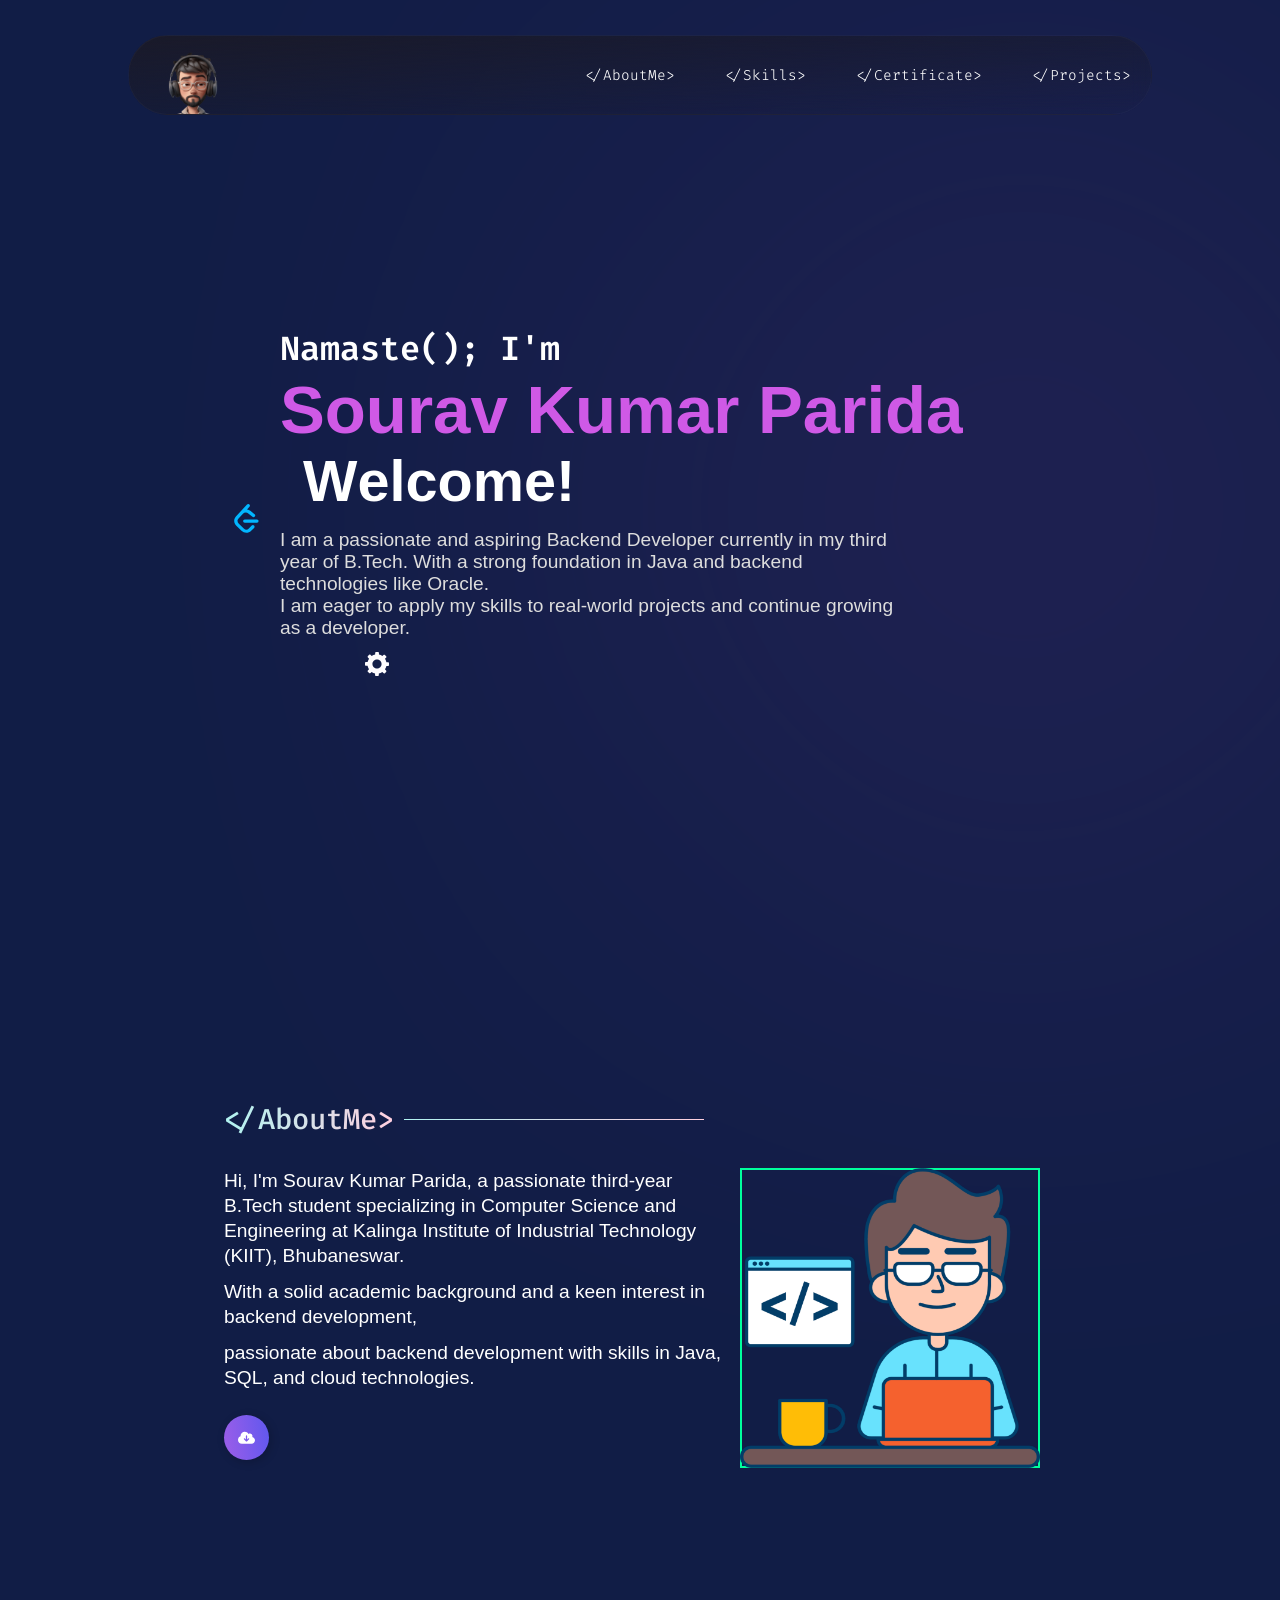
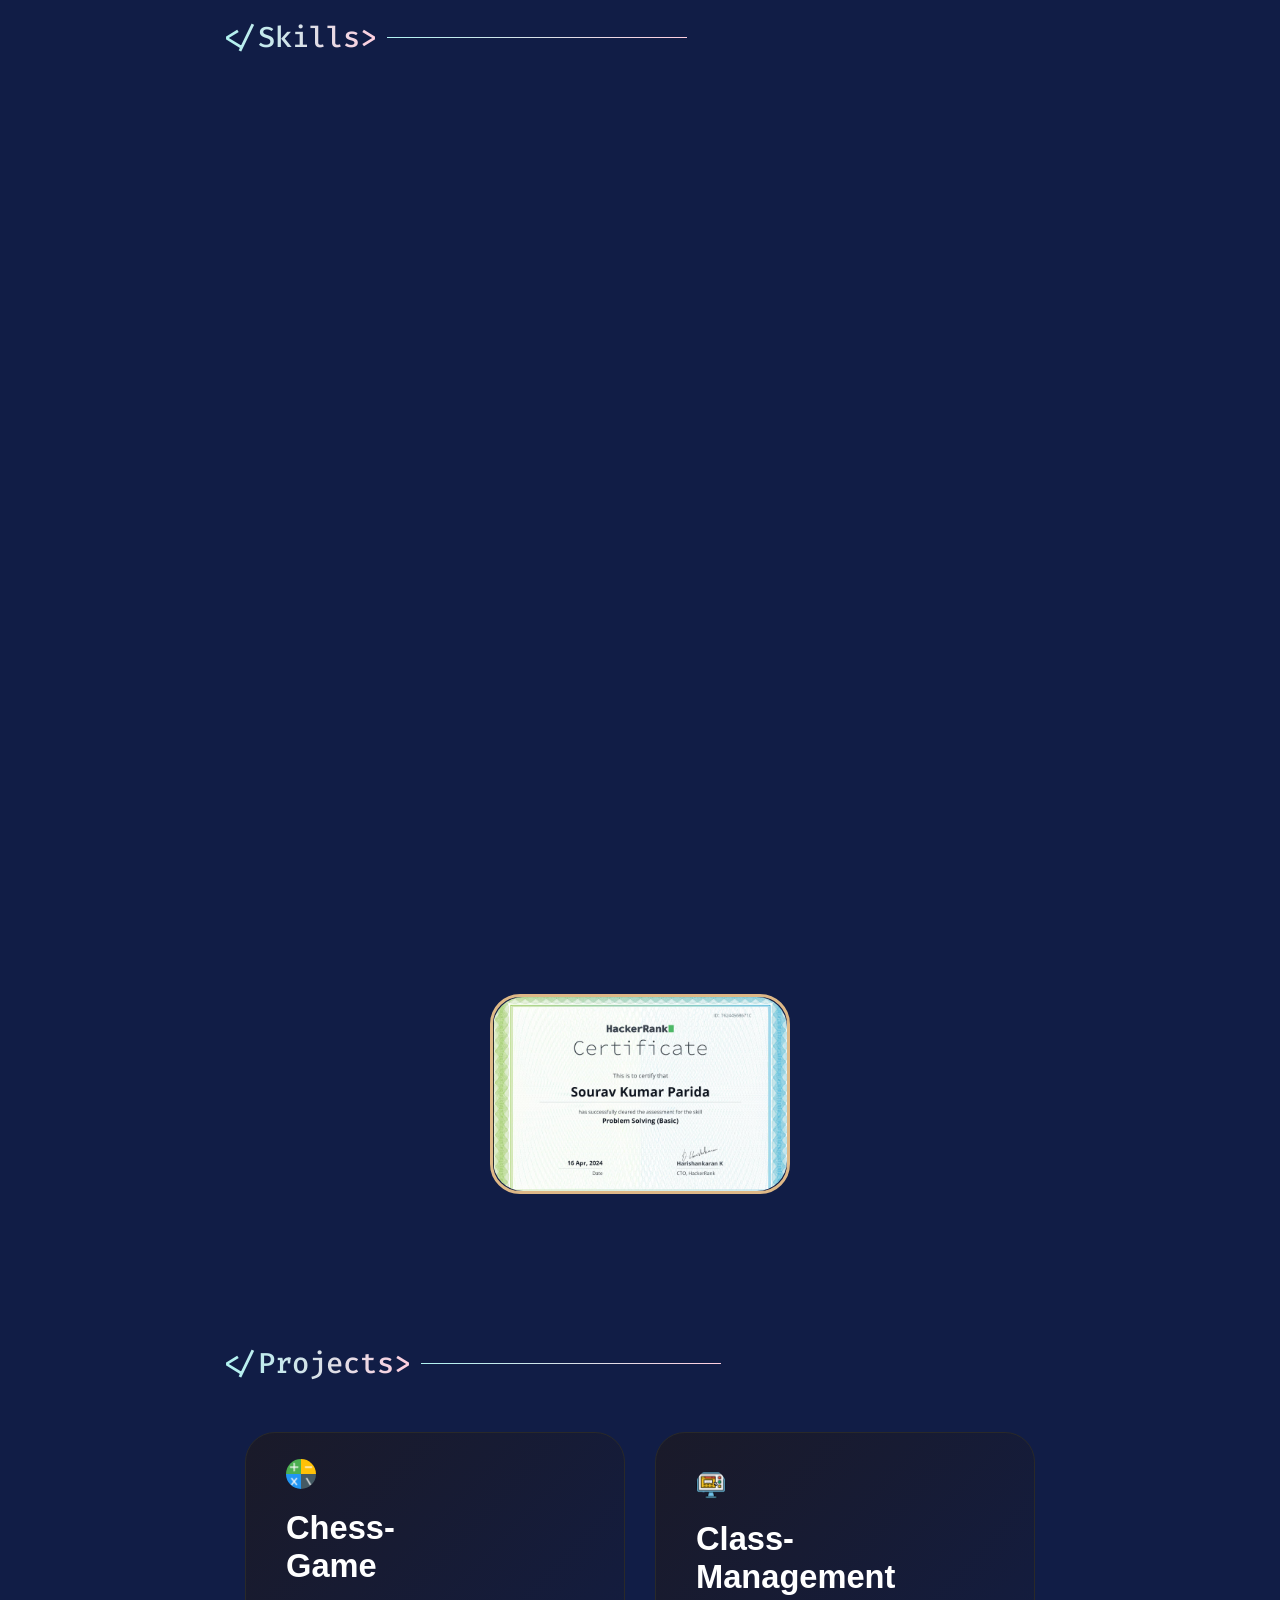
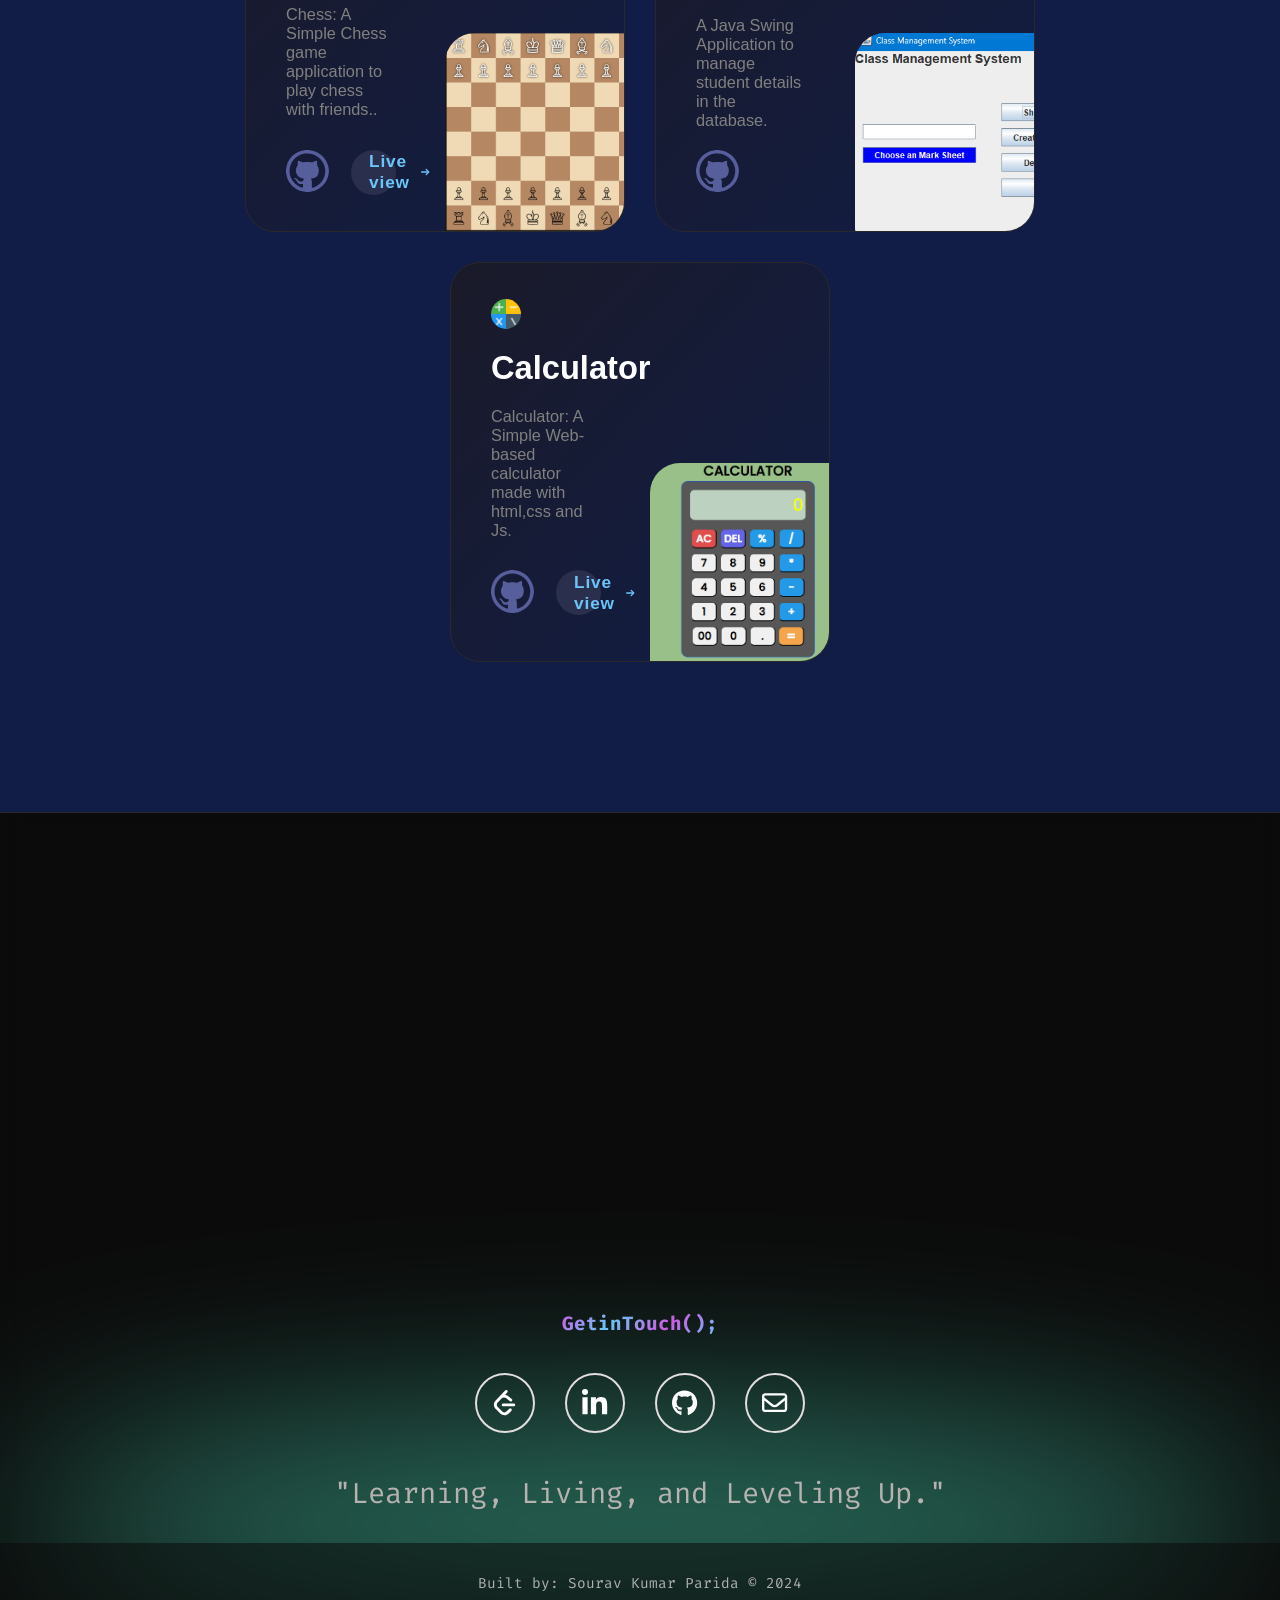
==== commit 2712bf9a: "Update index.html" ====
--- a/index.html
+++ b/index.html
@@ -258,7 +258,7 @@
               passionate about backend development with skills in Java, SQL, and cloud technologies.
             </p>
             <!-- Resume button -->
-        <a href="https://drive.google.com/file/d/12ccvGPiZFR40J6Fz8vM8Ggtu3mOxgjk6/view?usp=drive_link" target="_blank">
+        <a href="https://drive.google.com/file/d/1LDSrmMPB-a4pctEfX98GW0Hz4tMliJR1/view?usp=drive_link" target="_blank">
           <button class="resume-btn" id="resume-btn" >
             <div class="sign">
               <svg viewBox="0 0 640 512">
@@ -556,4 +556,4 @@
   
 </body>
 
-</html>+</html>
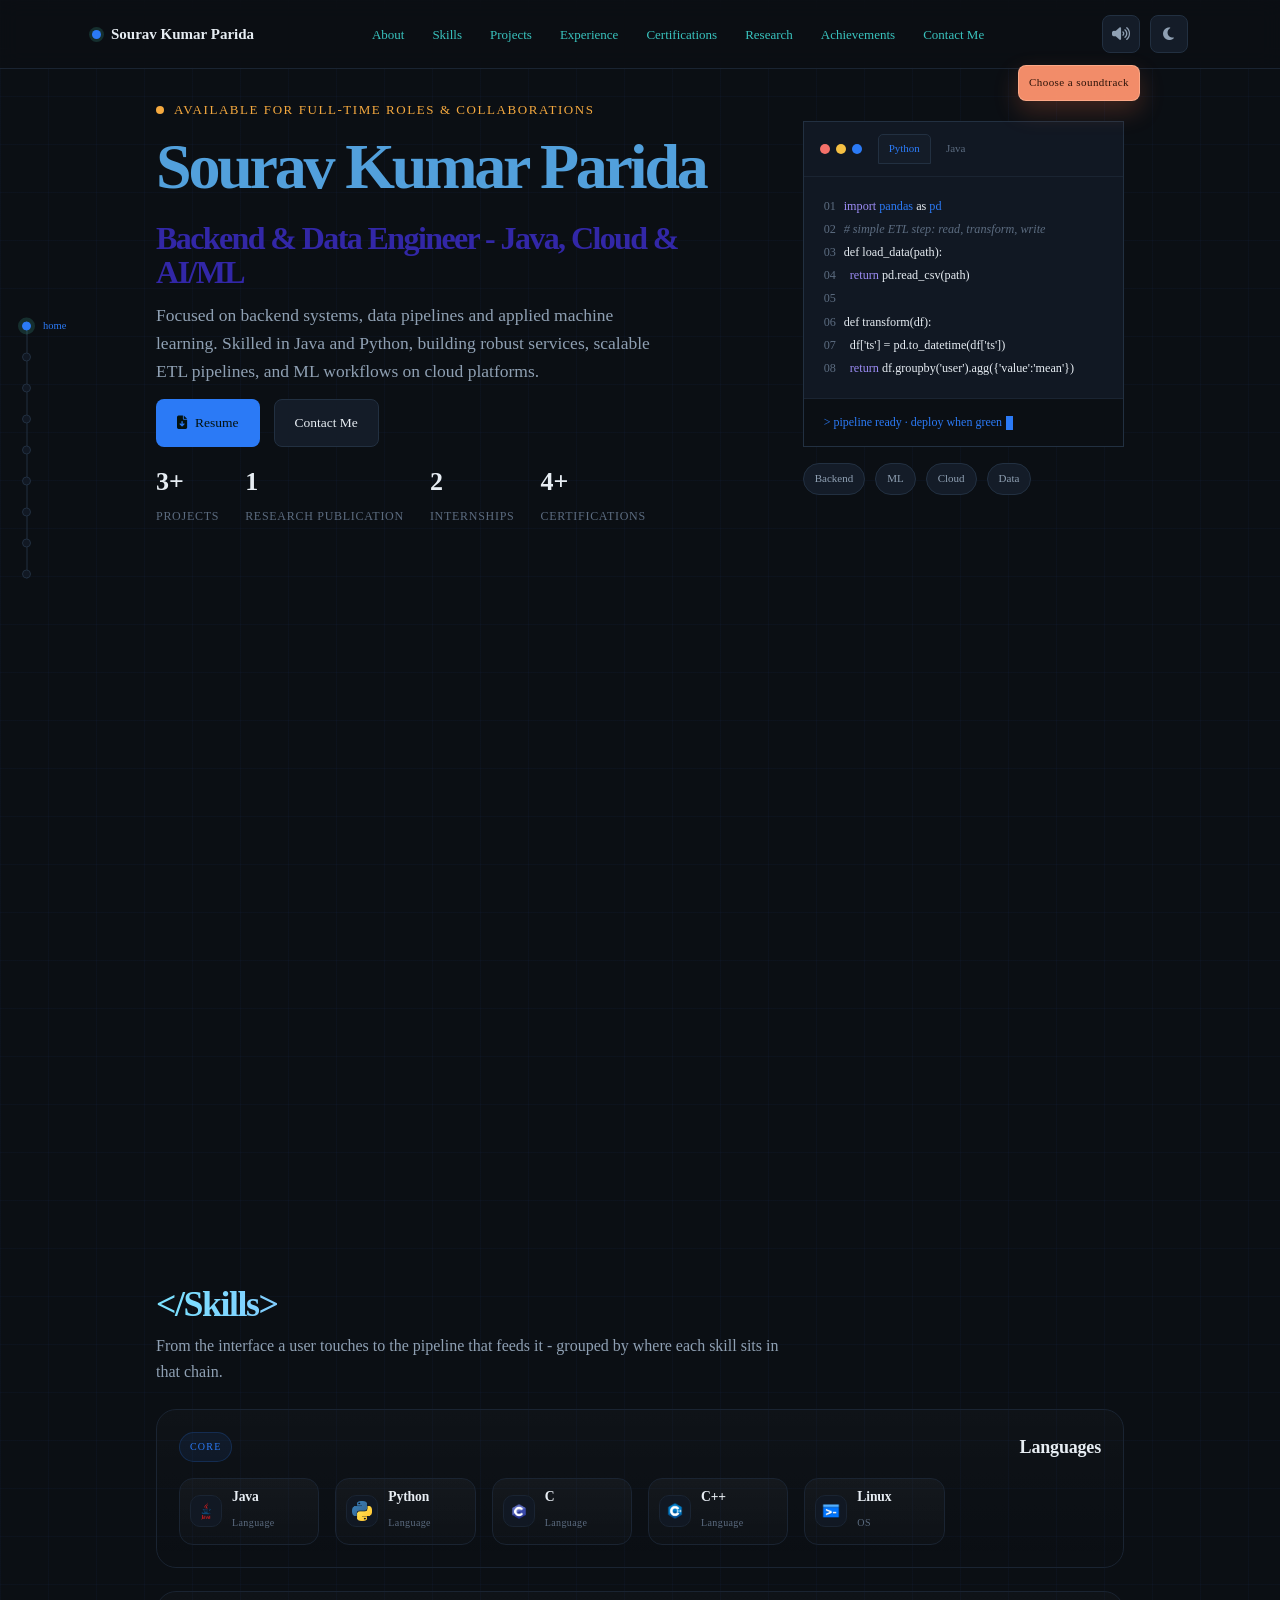
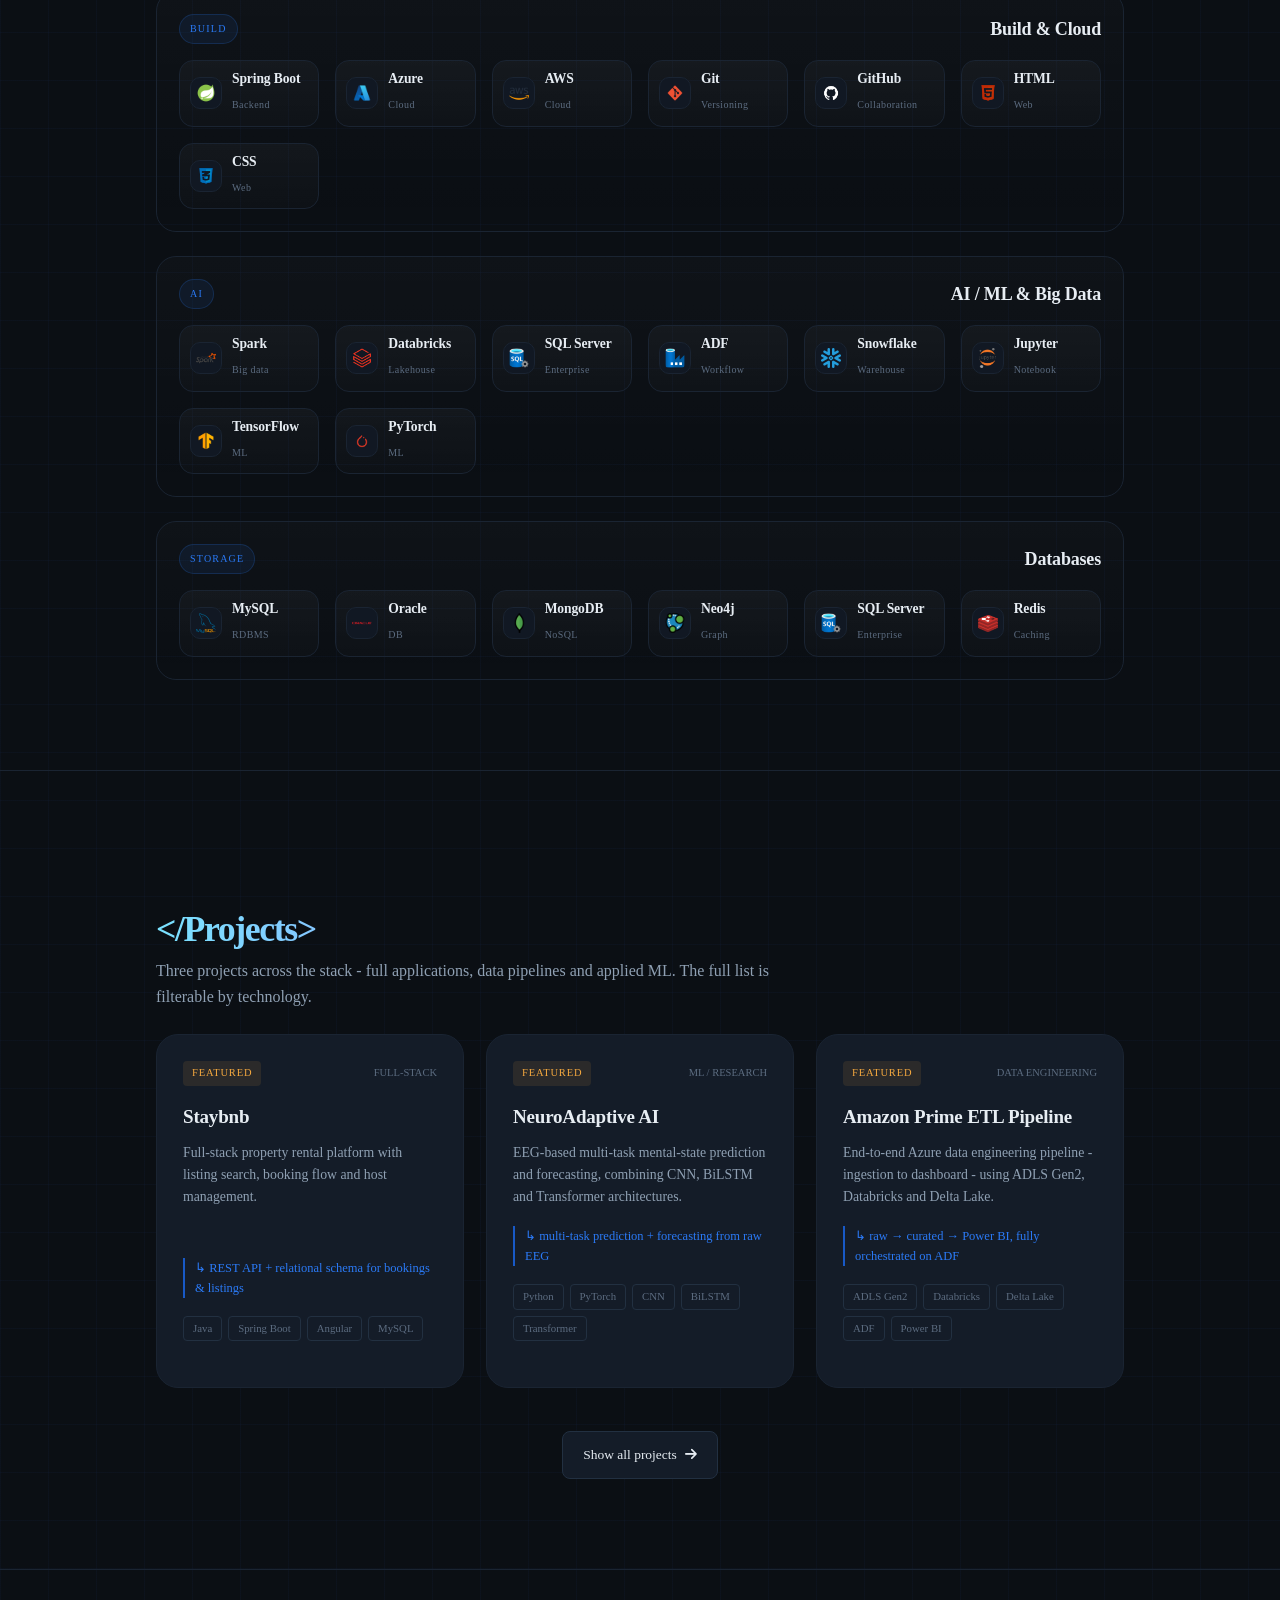
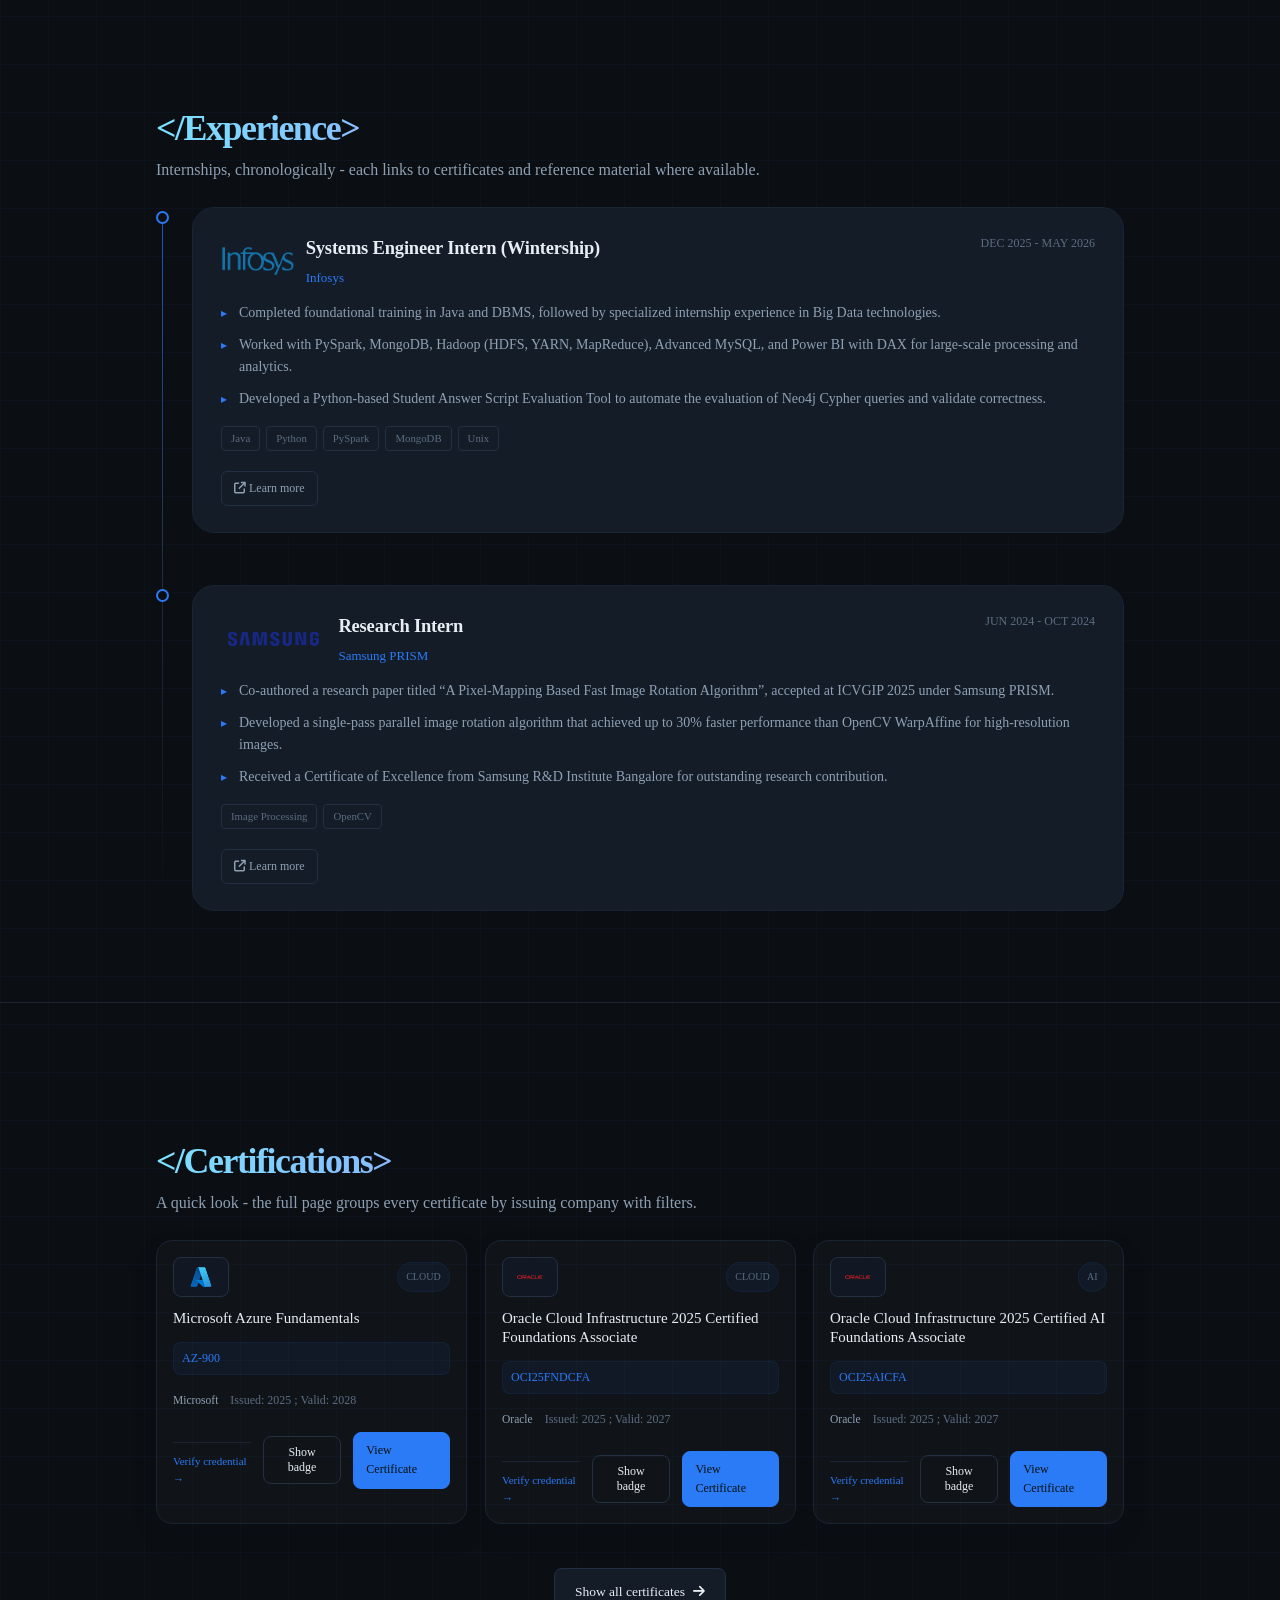
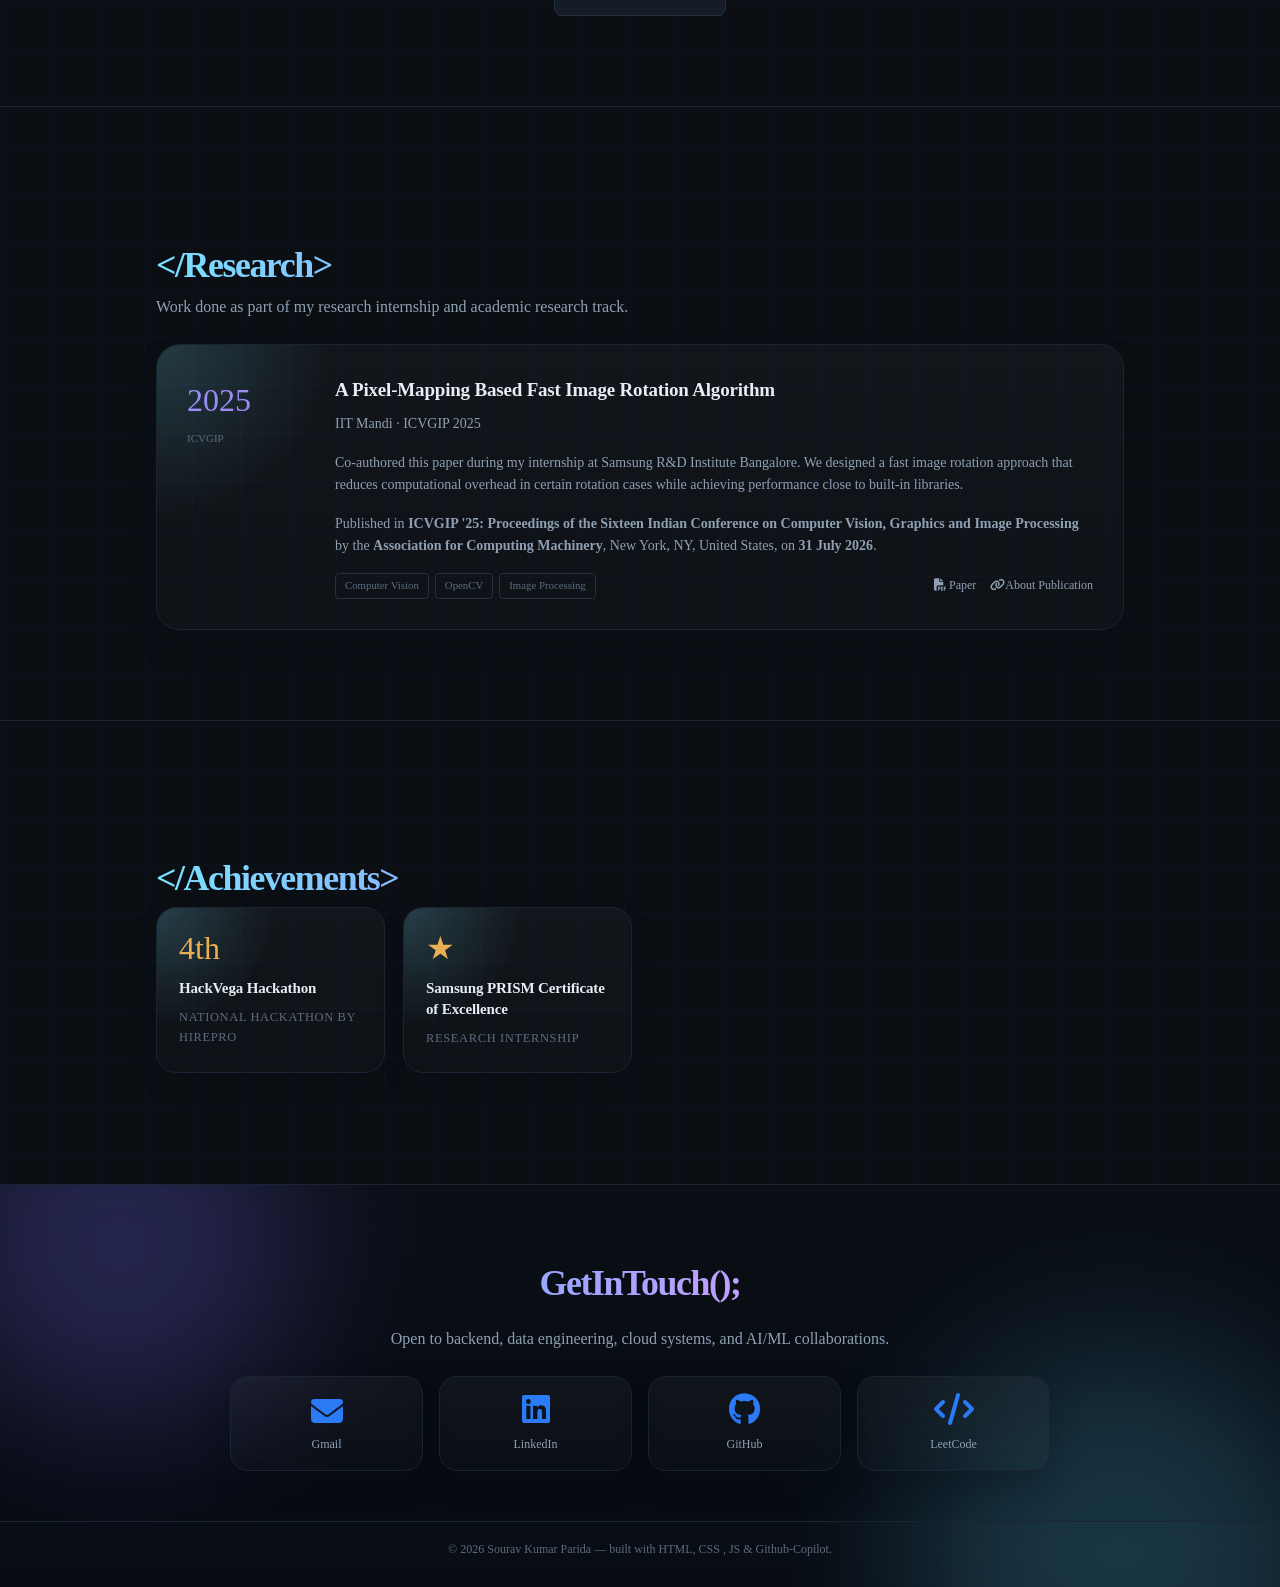
==== commit a40d7e3d: "uploaded new website" ====
--- a/index.html
+++ b/index.html
@@ -1,559 +1,547 @@
 <!DOCTYPE html>
-<html lang="en">
-
+<html lang="en" data-theme="dark">
 <head>
-  <meta charset="UTF-8" />
-  <meta http-equiv="X-UA-Compatible" content="IE=edge" />
-  <meta name="viewport" content="width=device-width, initial-scale=1.0" />
-  <meta name="robots" content="index, follow" />
-  <meta name="theme-color" content="#000" />
-
-  <title>Sourav Parida | Portfolio</title>
-  <link rel="icon" type="image/x-icon" href="src/png/main-favicon.png" />
-  <!-- aos cdn -->
-  <link rel="stylesheet" href="https://unpkg.com/aos@next/dist/aos.css" />
-  <!-- stylesheet -->
-  <link rel="stylesheet" href="style.css" />
-  <!-- google fonts-->
-
-  <link rel="stylesheet"
-    href="https://fonts.googleapis.com/css2?family=Passions+Conflict&family=Orbitron&family=Fira+Code&family=Six+Caps" />
-
-
-     <!--==================== UNICONS ====================-->
-     <link
-     rel="stylesheet"
-     href="https://unicons.iconscout.com/release/v4.0.0/css/line.css"
-   /> 
-
-<body class="body">
-  <audio loop="" id="audioPlayer" style="display: none">
-    <source src="src/mp3/preloader.mp3" type="audio/mp3" />
-  </audio>
-  <div id="preloader"></div>
-
-  <header>
-    <div class="navbar" id="navbar">
-      <div class="hey">Hello!</div>
-      <div class="logo" tabindex="0" aria-label="logo">
-        <div class="logo-top">
-          <a href="#home" aria-label="about menu button">
-            <img src="src/png/nav-avatar.png" alt="animation-head" id="nav-avatar"/>
-          </a>
-          </div>
-        </div>
-      <div class="navbar-tabs" id="navbar-tabs">
-        <ul class="navbar-tabs-ul">
-          
-          <li class="about" class="navbar-tabs-li" data-aos="fade-down" data-aos-delay="100">
-            <a href="#about" aria-label="about menu button">
-              &#60;/AboutMe&#62;
-            </a>
-          </li>
-
-          <li class="skills" class="navbar-tabs-li" data-aos="fade-down" data-aos-delay="300">
-            <a href="#skills" aria-label="skills menu button">
-              &#60;/Skills&#62;
-            </a>
-          </li>
-
-          <li class="certificate" class="navbar-tabs-li" data-aos="fade-down" data-aos-delay="500">
-            <a href="#certificate" aria-label="certificate menu button">
-              &#60;/Certificate&#62;
-            </a>
-          </li>
-
-          <li class="projects" class="navbar-tabs-li" data-aos="fade-down" data-aos-delay="700">
-            <a href="#projects" aria-label="projects menu button">
-              &#60;/Projects&#62;
-            </a>
-          </li>
+<meta charset="UTF-8">
+<meta name="viewport" content="width=device-width, initial-scale=1.0">
+<title>Sourav Kumar Parida - Software Engineering</title>
+<meta name="description" content="Portfolio of a Java backend developer and Computer Science Engineer specializing in cloud, data engineering and ML.">
+<link rel="preconnect" href="https://fonts.googleapis.com">
+<link rel="stylesheet" href="css/style.css">
+<link rel="stylesheet" href="https://cdnjs.cloudflare.com/ajax/libs/font-awesome/6.5.1/css/all.min.css">
+</head>
+<body>
+
+<!-- ============ NAV ============ -->
+<nav class="nav">
+  <div class="nav-inner">
+    <a href="#home" class="nav-brand"><span class="dot"></span>Sourav Kumar Parida</a>
+    <ul class="nav-links">
+      <li><a href="#about">About</a></li>
+      <li><a href="#skills">Skills</a></li>
+      <li><a href="#projects">Projects</a></li>
+      <li><a href="#experience">Experience</a></li>
+      <li><a href="#certifications">Certifications</a></li>
+      <li><a href="#research">Research</a></li>
+      <li><a href="#achievements">Achievements</a></li>
+      <li><a href="#contact">Contact Me</a></li>
+    </ul>
+    <div class="nav-cta">
+      <div class="sound-control">
+        <button class="icon-btn" id="soundToggle" aria-label="Sound settings" aria-expanded="false">
+          <i class="fa-solid fa-volume-xmark" id="soundIcon"></i>
+        </button>
+        <div class="sound-panel" id="soundPanel">
+          <div class="sound-panel-row">
+            <span>Ambient sound</span>
+            <button class="mute-btn" id="muteBtn">Unmute</button>
+          </div>
+          <div class="volume-row">
+            <label for="volumeSlider">Volume</label>
+            <input id="volumeSlider" type="range" min="0" max="1" step="0.01" value="0.7" aria-label="Music volume">
+          </div>
+          <ul class="track-list" id="trackList">
+            <li data-track="assets/audio/f1.mp3" class="active">f1</li>
+            <li data-track="assets/audio/oppenheimer.mp3">oppenheimer</li>
+            <li data-track="assets/audio/interstellar.mp3">interstellar</li>
           </ul>
-      </div>
-      <!-- navbar tabs ends -->
-    </div>
-  </header>
-  <!-- header ends here -->
-
-  <main>
-    <!-- hamburger -->
-    <div class="hamburger" id="hamburger" data-aos="fade">
-      <div class="hamburgerbase">
-        <button id="hamburger-button" onclick="hamburgerMenu()" tabindex="0" aria-label="Menu Button">
-          <span class="burger-bar" id="burger-bar1"></span>
-          <span class="burger-bar" id="burger-bar2"></span>
-          <span class="burger-bar" id="burger-bar3"></span>
-        </button>
-      </div>
-    </div>
-    <!-- hamburger -->
-
-    <!-- mobile bar -->
-<div class="mobiletogglemenu" id="mobiletogglemenu">
-  <ul class="mobile-navbar-tabs-ul" id="mobile-ul">
-    <li id="home-mobile-tab" class="mobile-navbar-tabs-li home activeThismobiletab" onclick="hidemenubyli()">
-      <a href="#home" tabindex="0" aria-label="Home menu button">
-        &#60;/Home&#62;
-      </a>
-    </li>
-    <li id="aboutme-mobile-tab" class="mobile-navbar-tabs-li about" onclick="hidemenubyli()">
-      <a href="#about" tabindex="0" aria-label="about menu button">
-        &#60;/AboutMe&#62;
-      </a>
-    </li>
-    <li id="skills-mobile-tab" class="mobile-navbar-tabs-li skills" onclick="hidemenubyli()">
-      <a href="#skills" tabindex="0" aria-label="skills menu button">
-        &#60;/Skills&#62;
-      </a>
-    </li>
-    <li id="certificate-mobile-tab" class="mobile-navbar-tabs-li certificate activeThismobiletab" onclick="hidemenubyli()">
-      <a href="#certificate" tabindex="0" aria-label="certificate menu button">
-        &#60;/Certificate&#62;
-      </a>
-    </li>
-    <li id="projects-mobile-tab" class="mobile-navbar-tabs-li projects" onclick="hidemenubyli()">
-      <a href="#projects" tabindex="0" aria-label="projects menu button">
-        &#60;/Projects&#62;
-      </a>
-    </li>
-  </ul>
+        </div>
+      </div>
+      <button class="icon-btn" id="themeToggle" aria-label="Toggle light / dark mode">
+        <i class="fa-solid fa-moon" id="themeIcon"></i>
+      </button>
+      <button class="nav-toggle" aria-label="Toggle menu" aria-expanded="false">&#9776;</button>
+    </div>
+  </div>
+</nav>
+<audio id="bgAudio" loop preload="none">
+  <source src="assets/audio/lofi-focus.mp3" type="audio/mpeg">
+</audio>
+
+<!-- ============ PIPELINE RAIL (signature element) ============ -->
+<div class="pipeline-rail" aria-hidden="true">
+  <div class="rail-node" data-target="home" data-label="home"></div>
+  <div class="rail-node" data-target="about" data-label="about"></div>
+  <div class="rail-node" data-target="skills" data-label="skills"></div>
+  <div class="rail-node" data-target="projects" data-label="projects"></div>
+  <div class="rail-node" data-target="experience" data-label="experience"></div>
+  <div class="rail-node" data-target="certifications" data-label="certs"></div>
+  <div class="rail-node" data-target="research" data-label="research"></div>
+  <div class="rail-node" data-target="achievements" data-label="achievements"></div>
+  <div class="rail-node" data-target="contact" data-label="contact"></div>
 </div>
-<!-- mobile toggle menu ends -->
-
-
-    <section class="landing-page-container" id="home">
-      <div class="blob"></div>
-      <div class="home_social">
-      <div class="home__social">
-        <a
-          href="https://www.linkedin.com/in/sourav-kumar-parida/"
-          target="_blank"
-          class="home__social-icon"
-        >
-          <i class="uil uil-linkedin-alt"></i>
-        </a>
-        <a
-          href="https://github.com/Sourav-Parida"
-          target="_blank"
-          class="home__social-icon"
-        >
-          <i class="uil uil-github-alt"></i>
-        </a>
-        <a
-          href="https://leetcode.com/u/sourav-parida/"
-          target="_blank"
-          class="home__social-icon"
-        >
-        <svg xmlns="http://www.w3.org/2000/svg" width="1.2em" height="1.2em" viewBox="0 0 24 24"><path fill="currentColor" d="M13.483 0a1.37 1.37 0 0 0-.961.438L7.116 6.226l-3.854 4.126a5.3 5.3 0 0 0-1.209 2.104a5 5 0 0 0-.125.513a5.5 5.5 0 0 0 .062 2.362a6 6 0 0 0 .349 1.017a5.9 5.9 0 0 0 1.271 1.818l4.277 4.193l.039.038c2.248 2.165 5.852 2.133 8.063-.074l2.396-2.392c.54-.54.54-1.414.003-1.955a1.38 1.38 0 0 0-1.951-.003l-2.396 2.392a3.02 3.02 0 0 1-4.205.038l-.02-.019l-4.276-4.193c-.652-.64-.972-1.469-.948-2.263a2.7 2.7 0 0 1 .066-.523a2.55 2.55 0 0 1 .619-1.164L9.13 8.114c1.058-1.134 3.204-1.27 4.43-.278l3.501 2.831c.593.48 1.461.387 1.94-.207a1.384 1.384 0 0 0-.207-1.943l-3.5-2.831c-.8-.647-1.766-1.045-2.774-1.202l2.015-2.158A1.384 1.384 0 0 0 13.483 0m-2.866 12.815a1.38 1.38 0 0 0-1.38 1.382a1.38 1.38 0 0 0 1.38 1.382H20.79a1.38 1.38 0 0 0 1.38-1.382a1.38 1.38 0 0 0-1.38-1.382z"></path></svg>
-        </a>
-      </div>
-      </div>
-
-      <div class="text-content">
-        <article id="hello-friend" data-aos="fade-up" data-aos-delay="0">
-          <p class="jello">N</p>
-          <p class="jello">a</p>
-          <p class="jello">m</p>
-          <p class="jello">a</p>
-          <p class="jello">s</p>
-          <p class="jello">t</p>
-          <p class="jello">e</p>
-          <p class="jello">(</p>
-          <p class="jello">)</p>
-          <p class="jello">;</p>
-          &nbsp;
-          <p class="jello">I</p>
-          <p class="jello">'</p>
-          <p class="jello">m</p>
-        </article>
-        <article id="name" data-aos="fade-up" data-aos-delay="200">
-          <p class="jello">S</p>
-          <p class="jello">o</p>
-          <p class="jello">u</p>
-          <p class="jello">r</p>
-          <p class="jello">a</p>
-          <p class="jello">v</p>
-          &nbsp;
-          <p class="jello">K</p>
-          <p class="jello">u</p>
-          <p class="jello">m</p>
-          <p class="jello">a</p>
-          <p class="jello">r</p>
-          &nbsp;
-          <p class="jello">P</p>
-          <p class="jello">a</p>
-          <p class="jello">r</p>
-          <p class="jello">i</p>
-          <p class="jello">d</p>
-          <p class="jello">a</p>
-        </article>
-
-        <article id="work" data-aos="fade-up" data-aos-delay="400">
-          <div>
-            <p class="jello">W</p>
-            <p class="jello">e</p>
-            <p class="jello">l</p>
-            <p class="jello">c</p>
-            <p class="jello">o</p>
-            <p class="jello">m</p>
-            <p class="jello">e</p>
-            <p class="jello">!</p>
-          </div>
-        </article>
-        <p id="info-para" data-aos="fade-up" data-aos-delay="600">
-          I am a passionate and aspiring Backend Developer currently in my third year of B.Tech.
-          With a strong foundation in Java and backend technologies like Oracle. 
-          <br />
-          I am eager to apply my skills to real-world projects and continue growing as a developer.
+
+<main>
+
+  <!-- ============ HERO ============ -->
+  <section class="hero" id="home">
+    <div class="container hero-grid">
+      <div>
+        <div class="hero-kicker"><span class="pulse"></span> available for full-time roles & collaborations</div>
+        <h1 class="hero-name">Sourav Kumar Parida</h1>
+        <h2 class="hero-role mono">
+          Backend & Data Engineer - Java, Cloud & AI/ML
+        </h2>
+        
+        <p class="hero-desc">
+          Focused on backend systems, data pipelines and applied machine learning. Skilled in Java and Python,
+          building robust services, scalable ETL pipelines, and ML workflows on cloud platforms.
         </p>
-        <!-- <div class="contact-btn-div" data-aos="fade-up" data-aos-delay="200"> -->
-          <div class="setting-container" id="setting-container">
-            <input type="checkbox" id="switchforsetting" onclick="settingtoggle()" />
-
-            <label for="switchforsetting" class="needtobeinvert" id="labelforsetting" tabindex="0"
-              aria-label="settings for sound and appearance"></label>
-
-            <div class="visualmodetogglebuttoncontainer" id="visualmodetogglebuttoncontainer">
-              <input type="checkbox" id="switchforvisualmode" onclick="visualmode()" />
-              <label for="switchforvisualmode" id="labelforvisualmode" tabindex="0"
-                aria-label="switch appearance"></label>
-            </div>
-
-            <div class="soundtogglebuttoncontainer" id="soundtogglebuttoncontainer">
-              <input type="checkbox" id="switchforsound" onclick="playpause()" />
-              <label for="switchforsound" id="labelforsound" tabindex="0" aria-label="switch sound"
-                class="needtobeinvert"></label>
-            </div>
-          </div>
-          <!-- setting div ends -->
-        <!-- </div> -->
-        <!-- contact-btn-div -->
+        <div class="hero-actions">
+          <a href="https://drive.google.com/file/d/1V8_vzR-EkRgOmvVnxZ4bnPHewKZYtK7k/view?usp=drive_link" class="btn btn-primary" target="_blank"><i class="fa-solid fa-file-arrow-down"></i> Resume</a>
+          <a href="#contact" class="btn btn-ghost">Contact Me</a>
+        </div>
+        <div class="hero-stats">
+          <div class="hero-stat"><b>3+</b><span>Projects</span></div>
+          <div class="hero-stat"><b>1</b><span>Research Publication</span></div>
+          <div class="hero-stat"><b>2</b><span>Internships</span></div>
+          <div class="hero-stat"><b>4+</b><span>Certifications</span></div>
+        </div>
       </div>
       
-    </section>
-    <!-- landing page ends here -->
-
-    <section class="about-section-container" id="about" data-aos="fade-up">
-      <div class="about-section">
-        <div class="section-heading">
-          <h2 class="section-heading-article" tabindex="0" aria-label="About me heading">
-            &#60;/AboutMe&#62;
-          </h2>
-          <p class="sectionHeadingP"></p>
-        </div>
-
-        <div class="info-dp-section">
-          <div class="about-info">
-            <p tabindex="0">
-              Hi, I'm Sourav Kumar Parida, a passionate third-year B.Tech student specializing 
-              in Computer Science and Engineering at Kalinga Institute of Industrial Technology (KIIT), 
-              Bhubaneswar.
-            </p>
-            <br />
-            <p tabindex="0">
-              With a solid academic background and a keen interest in backend development, 
-            </p>
-            <br />
-            <p tabindex="0">
-              passionate about backend development with skills in Java, SQL, and cloud technologies.
-            </p>
-            <!-- Resume button -->
-        <a href="https://drive.google.com/file/d/1LDSrmMPB-a4pctEfX98GW0Hz4tMliJR1/view?usp=drive_link" target="_blank">
-          <button class="resume-btn" id="resume-btn" >
-            <div class="sign">
-              <svg viewBox="0 0 640 512">
-                <path
-                  d="M144 480C64.5 480 0 415.5 0 336c0-62.8 40.2-116.2 96.2-135.9c-.1-2.7-.2-5.4-.2-8.1c0-88.4 71.6-160 160-160c59.3 0 111 32.2 138.7 80.2C409.9 102 428.3 96 448 96c53 0 96 43 96 96c0 12.2-2.3 23.8-6.4 34.6C596 238.4 640 290.1 640 352c0 70.7-57.3 128-128 128H144zm79-167l80 80c9.4 9.4 24.6 9.4 33.9 0l80-80c9.4-9.4 9.4-24.6 0-33.9s-24.6-9.4-33.9 0l-39 39V184c0-13.3-10.7-24-24-24s-24 10.7-24 24V318.1l-39-39c-9.4-9.4-24.6-9.4-33.9 0s-9.4 24.6 0 33.9z" />
-              </svg>
-            </div>
-            <div class="text">Resume</div>
-          </button>
-        </a>
-          </div>
-          <div class="dp" data-aos="fade-up">
-          <img src="src/png/avtar.png" alt="display pic" class="" id=""/>
-            </div>
-          </div>
-        </div>
-          </div>
-        </div>
-      </div>
-    </section>
-    <!-- about section ends  -->
-
-    <section class="skills-section-container" id="skills">
-      <div class="skills-section">
-        <div class="section-heading" data-aos="fade-up">
-          <h2 class="section-heading-article" tabindex="0" aria-label="skills heading">
-            &#60;/Skills&#62;
-          </h2>
-          <p class="sectionHeadingP"></p>
-        </div>
-
-        <div class="frontend-dev-section">
-          <h3 class="frontend-dev-heading" data-aos="fade-up" tabindex="0"
-            aria-label="As a frontend a developer these are the skills i have">
-            Tech Stack
-          </h3>
-          <ul class="tech-stack-wrapper">
-            <li class="tech-stack-box" data-aos="fade-up">
-              <img src="./src/png/clogo.png" alt="c language skill" class="tech-stack-logo" />
-              <span class="tooltip">C</span>
-            </li>
-
-            <li class="tech-stack-box" data-aos="fade-up">
-              <img src="./src/png/java.png" alt="Java language skill" class="tech-stack-logo" />
-              <span class="tooltip">JAVA</span>
-            </li>
-
-            <li class="tech-stack-box" data-aos="fade-up">
-              <img src="./src/png/python.png" alt="Java language skill" class="tech-stack-logo" />
-              <span class="tooltip">PYTHON</span>
-            </li>
-
-            <li class="tech-stack-box" data-aos="fade-up">
-              <img src="./src/png/oracle.png" alt="Oracle skill" class="tech-stack-logo" />
-              <span class="tooltip">ORACLE</span>
-            </li>
-
-            <li class="tech-stack-box" data-aos="fade-up">
-              <img src="./src/png/mysql.png" alt="Mysql skill" class="tech-stack-logo" />
-              <span class="tooltip">MYSQL</span>
-            </li>
-
-            <li class="tech-stack-box" data-aos="fade-up">
-              <img src="./src/png/htmllogo.png" alt="Html skill" class="tech-stack-logo" />
-              <span class="tooltip">HTML</span>
-            </li>
-
-            <li class="tech-stack-box" data-aos="fade-up">
-              <img src="./src/png/csslogo.png" alt="css skill" class="tech-stack-logo" />
-              <span class="tooltip">CSS</span>
-            </li>
-
-            <li class="tech-stack-box" data-aos="fade-up">
-              <img src="./src/png/jslogo.png" alt="js skill" class="tech-stack-logo" />
-              <span class="tooltip">JS</span>
-            </li>
-
-            <li class="tech-stack-box" data-aos="fade-up">
-              <img src="./src/png/githublogo.png" alt="github skill" class="tech-stack-logo needtobeinvert" />
-              <span class="tooltip">GITHUB</span>
-            </li>
-
-            <li class="tech-stack-box" data-aos="fade-up">
-              <img src="./src/png/gitlogo.png" alt="git skill" class="tech-stack-logo" />
-              <span class="tooltip">GIT</span>
-            </li>
-          </ul>
-        </div>
-      </div>
-    </section>
-    <!-- skills section ends -->
-  
-    
-    <section class="skills-section-container" id="certificate">
-      <div class="skills-section">
-        <div class="section-heading" data-aos="fade-up">
-          <h2 class="section-heading-article" tabindex="0" aria-label="skills heading">
-            &#60;/certificates&#62;
-          </h2>
-          <p class="sectionHeadingP"></p>
-        </div>
-
-        <div class="frontend-dev-section">
-          <ul class="certificate-wrapper">
-
-            <a href="./src/certificates/AZ-900 Certificate.png" target="_blank">
-            <li class="certificate-box" data-aos="fade-up">
-              <img src="./src/certificates/AZ-900 Certificate.png" alt="Java language skill" class="tech-stack-logo" />
-              <span class="tooltip">Azure Fundamentals-AZ 900</span>
-            </li>
-            </a>
-
-            <a href="./src/certificates/oci.png" target="_blank">
-            <li class="certificate-box" data-aos="fade-up">
-              <img src="./src/certificates/oci.png" alt="c language skill" class="tech-stack-logo" />
-              <span class="tooltip">Oracle Certified Foundations Associate</span>
-            </li>
-            </a>
-
-            <a href="./src/certificates/problem_solving.png" target="_blank">
-            <li class="certificate-box" data-aos="fade-up">
-              <img src="./src/certificates/problem_solving.png" alt="Java language skill" class="tech-stack-logo" />
-              <span class="tooltip">Problem Solving(Basic)</span>
-            </li>
-            </a>
-
-          </ul>
-        </div>
-      </div>
-    </section>
-    <!-- certificates section ends -->
-
-    <section class="projects-section-container" id="projects">
-      <div class="projects-section-div">
-        <div class="section-heading" data-aos="fade-up">
-          <h2 class="section-heading-article" tabindex="0" aria-label="My projects starts from here">
-            &#60;/Projects&#62;
-          </h2>
-          <p class="sectionHeadingP"></p>
-        </div>
-        <div class="project-boxes-div">
-
-          
-      <!----------------------------->
-          <div data-aos="fade-up" class="project-box-wrapper">
-            <div class="project-box project-box2" id="project-box2">
-              <div class="info-div">
-                <img src="src/project/calculator-logo.png" alt="pexelicon website favicon" class="faviconforProject" />
-                <article class="ProjectHeading">Chess-Game</article>
-                <p class="ProjectDescription">
-                  Chess: A Simple Chess game application to play chess with friends..
-                </p>
-                <div class="project-buttons">
-                  <a href="https://github.com/Sourav-Parida/Chess_game" target="_blank" class="github-redirect"
-                    aria-label="Visit calculator on GitHub">
-                    <img src="src/svg/github.svg" alt="github redirect button" />
-                  </a>
-                  <a href="https://chess-game-k542.onrender.com" target="_blank" class="cta"
-                    aria-label="Visit Chess game Live">
-                    <span>Live view</span>
-                    <svg viewBox="0 0 13 10" height="10px" width="15px">
-                      <path d="M1,5 L11,5"></path>
-                      <polyline points="8 1 12 5 8 9"></polyline>
-                    </svg>
-                  </a>
+      <div class="hero-visual">
+        <div class="code-mock">
+          <div class="code-mock-bar">
+            <div class="code-mock-dots"><span></span><span></span><span></span></div>
+            <div class="code-mock-tabs" role="tablist" aria-label="Select language">
+              <span class="code-tab on" data-lang="python" role="tab" aria-selected="true">Python</span>
+              <span class="code-tab" data-lang="java" role="tab" aria-selected="false">Java</span>
+            </div>
+          </div>
+          <div class="code-mock-body">
+            <div class="code-block active" data-lang="python">
+              <div><span class="ln">01</span><span class="k">import</span> <span class="f">pandas</span> as <span class="f">pd</span></div>
+              <div><span class="ln">02</span><span class="c"># simple ETL step: read, transform, write</span></div>
+              <div><span class="ln">03</span>def load_data(path):</div>
+              <div><span class="ln">04</span>&nbsp;&nbsp;<span class="k">return</span> pd.read_csv(path)</div>
+              <div><span class="ln">05</span></div>
+              <div><span class="ln">06</span>def transform(df):</div>
+              <div><span class="ln">07</span>&nbsp;&nbsp;df['ts'] = pd.to_datetime(df['ts'])</div>
+              <div><span class="ln">08</span>&nbsp;&nbsp;<span class="k">return</span> df.groupby('user').agg({'value':'mean'})</div>
+            </div>
+
+            <div class="code-block" data-lang="java">
+              <div><span class="ln">01</span><span class="k">@RestController</span></div>
+              <div><span class="ln">02</span><span class="k">public</span> <span class="k">class</span> <span class="f">InsightsController</span> {</div>
+              <div><span class="ln">03</span>&nbsp;&nbsp;<span class="k">@GetMapping</span>("/api/insights")</div>
+              <div><span class="ln">04</span>&nbsp;&nbsp;<span class="k">public</span> <span class="f">ResponseEntity</span>&lt;<span class="f">List</span>&gt; getInsights() {</div>
+              <div><span class="ln">05</span>&nbsp;&nbsp;&nbsp;&nbsp;<span class="k">var</span> data = <span class="f">pipelineService</span>.run();</div>
+              <div><span class="ln">06</span>&nbsp;&nbsp;&nbsp;&nbsp;<span class="k">return</span> <span class="f">ResponseEntity</span>.ok(data);</div>
+              <div><span class="ln">07</span>&nbsp;&nbsp;}</div>
+              <div><span class="ln">08</span>}</div>
+            </div>
+          </div>
+          <div class="code-mock-term">
+            <span>&gt; pipeline ready · deploy when green</span><span class="caret"></span>
+          </div>
+        </div>
+        <div class="code-mock-badges">
+          <span>Backend</span><span>ML</span><span>Cloud</span><span>Data</span>
+        </div>
+      </div>
+    </div>
+  </section>
+
+  <!-- ============ ABOUT ============ -->
+  <section class="section" id="about">
+    <div class="container">
+      <!-- <div class="eyebrow"><span class="idx">01</span> About</div> -->
+      <h2 class="section-title section-title-legacy">&lt;/AboutMe&gt;</h2>
+      <div class="about-grid">
+        <div class="about-text">
+          <p>
+            I'm a B.Tech Computer Science Engineering student at KIIT, and a Java backend developer focused on cloud-native systems,
+            data engineering and applied ML. I specialize in building reliable services, ETL pipelines and scalable model deployments.
+          </p>
+          <p>
+            My primary languages are Java and Python. I work extensively with cloud data platforms (Azure), Databricks and orchestration
+            tools to move data from raw sources to production insights.
+          </p>
+          <p>
+            I worked on EEG-based mental-state modelling during an internship at Samsung PRISM. I care about writing software that is
+            correct, observable and reproducible.
+          </p>
+        </div>
+        <div class="dp about-visual">
+          <img src="assets/about-profile.jpeg" alt="Sourav Kumar Parida profile artwork" />
+        </div>
+        </div>
+      </div>
+    </div>
+  </section>
+
+  <!-- ============ SKILLS ============ -->
+  <section class="section" id="skills">
+    <div class="container">
+      <!-- <div class="eyebrow"><span class="idx">02</span> Skills</div> -->
+      <h2 class="section-title section-title-legacy">&lt;/Skills&gt;</h2>
+      <p class="section-sub">From the interface a user touches to the pipeline that feeds it - grouped by where each skill sits in that chain.</p>
+
+      <div class="skills-showcase">
+        <div class="skill-group">
+          <div class="skill-group-head">
+            <span class="skill-group-tag">Core</span>
+            <h3>Languages</h3>
+          </div>
+          <div class="skill-grid">
+            <div class="skill-card"><img src="assets/tech-logos/java.png" alt="Java"><div><h4>Java</h4><small>Language</small></div></div>
+            <div class="skill-card"><img src="assets/tech-logos/python.png" alt="Python"><div><h4>Python</h4><small>Language</small></div></div>
+            <div class="skill-card"><img src="assets/tech-logos/clogo.png" alt="C"><div><h4>C</h4><small>Language</small></div></div>
+            <div class="skill-card"><img src="assets/tech-logos/cpplogo.png" alt="C++"><div><h4>C++</h4><small>Language</small></div></div>
+            <div class="skill-card"><img src="assets/tech-logos/console.png" alt="Linux"><div><h4>Linux</h4><small>OS</small></div></div>
+          </div>
+        </div>
+
+        <div class="skill-group">
+          <div class="skill-group-head">
+            <span class="skill-group-tag">Build</span>
+            <h3>Build & Cloud</h3>
+          </div>
+          <div class="skill-grid">
+            <div class="skill-card"><img src="assets/tech-logos/spring-boot.png" alt="Spring Boot"><div><h4>Spring Boot</h4><small>Backend</small></div></div>
+            <div class="skill-card"><img src="assets/tech-logos/azure.png" alt="Azure"><div><h4>Azure</h4><small>Cloud</small></div></div>
+            <div class="skill-card"><img src="assets/tech-logos/aws.png" alt="AWS"><div><h4>AWS</h4><small>Cloud</small></div></div>
+            <div class="skill-card"><img src="assets/tech-logos/gitlogo.png" alt="Git"><div><h4>Git</h4><small>Versioning</small></div></div>
+            <div class="skill-card"><img src="assets/tech-logos/githublogo.png" alt="GitHub"><div><h4>GitHub</h4><small>Collaboration</small></div></div>
+            <div class="skill-card"><img src="assets/tech-logos/htmllogo.png" alt="HTML"><div><h4>HTML</h4><small>Web</small></div></div>
+            <div class="skill-card"><img src="assets/tech-logos/csslogo.png" alt="CSS"><div><h4>CSS</h4><small>Web</small></div></div>
+</div>
+        </div>
+
+        <div class="skill-group">
+          <div class="skill-group-head">
+            <span class="skill-group-tag">AI</span>
+            <h3>AI / ML & Big Data</h3>
+          </div>
+          <div class="skill-grid">
+            <div class="skill-card"><img src="assets/tech-logos/apache-spark.png" alt="Apache Spark"><div><h4>Spark</h4><small>Big data</small></div></div>
+            <div class="skill-card"><img src="assets/tech-logos/databricks.png" alt="Databricks"><div><h4>Databricks</h4><small>Lakehouse</small></div></div>
+            <div class="skill-card"><img src="assets/tech-logos/azure-sql-server.png" alt="Azure SQL Server"><div><h4>SQL Server</h4><small>Enterprise</small></div></div>
+            <div class="skill-card"><img src="assets/tech-logos/azure-data-factory.png" alt="Azure Data Factory"><div><h4>ADF</h4><small>Workflow</small></div></div>
+            <div class="skill-card"><img src="assets/tech-logos/snowflake-color.png" alt="Snowflake"><div><h4>Snowflake</h4><small>Warehouse</small></div></div>
+            <div class="skill-card"><img src="assets/tech-logos/jupyter.png" alt="Jupyter"><div><h4>Jupyter</h4><small>Notebook</small></div></div>
+            <div class="skill-card"><img src="assets/tech-logos/tensorflow.png" alt="TensorFlow"><div><h4>TensorFlow</h4><small>ML</small></div></div>
+            <div class="skill-card"><img src="assets/tech-logos/pytorch.png" alt="PyTorch"><div><h4>PyTorch</h4><small>ML</small></div></div>
+            </div>
+        </div>
+
+        <div class="skill-group">
+          <div class="skill-group-head">
+            <span class="skill-group-tag">Storage</span>
+            <h3>Databases</h3>
+          </div>
+          <div class="skill-grid">
+            <div class="skill-card"><img src="assets/tech-logos/mysql.png" alt="MySQL"><div><h4>MySQL</h4><small>RDBMS</small></div></div>
+            <div class="skill-card"><img src="assets/tech-logos/oracle.png" alt="Oracle"><div><h4>Oracle</h4><small>DB</small></div></div>
+            <div class="skill-card"><img src="assets/tech-logos/mongodb.png" alt="MongoDB"><div><h4>MongoDB</h4><small>NoSQL</small></div></div>
+            <div class="skill-card"><img src="assets/tech-logos/neo4j.png" alt="Neo4j"><div><h4>Neo4j</h4><small>Graph</small></div></div>
+            <div class="skill-card"><img src="assets/tech-logos/azure-sql-server.png" alt="Azure SQL Server"><div><h4>SQL Server</h4><small>Enterprise</small></div></div>
+            <div class="skill-card"><img src="assets/tech-logos/redis.png" alt="Redis"><div><h4>Redis</h4><small>Caching</small></div></div>
+          </div>
+        </div>
+      </div>
+    </div>
+  </section>
+
+  <!-- ============ PROJECTS (featured) ============ -->
+  <section class="section" id="projects">
+    <div class="container">
+      <!-- <div class="eyebrow"><span class="idx">03</span> Projects</div> -->
+      <h2 class="section-title section-title-legacy">&lt;/Projects&gt;</h2>
+      <p class="section-sub">Three projects across the stack - full applications, data pipelines and applied ML. The full list is filterable by technology.</p>
+
+      <div class="project-grid">
+
+        <div class="card-project">
+          <div class="tag-row"><span class="featured-tag">Featured</span><span class="cat-tag mono">FULL-STACK</span></div>
+          <h3>Staybnb</h3>
+          <p class="desc">Full-stack property rental platform with listing search, booking flow and host management.</p>
+          <p class="metric">↳ REST API + relational schema for bookings & listings</p>
+          <div class="stack-row">
+            <span class="stack-pill">Java</span><span class="stack-pill">Spring Boot</span>
+            <span class="stack-pill">Angular</span><span class="stack-pill">MySQL</span>
+          </div>
+          <div class="card-links">
+            <!-- <a href="#"><i class="fa-brands fa-github"></i> GitHub</a> -->
+            <!-- <a href="#"><i class="fa-solid fa-arrow-up-right-from-square"></i> Live</a> -->
+          </div>
+        </div>
+
+        <div class="card-project">
+          <div class="tag-row"><span class="featured-tag">Featured</span><span class="cat-tag mono">ML / RESEARCH</span></div>
+          <h3>NeuroAdaptive AI</h3>
+          <p class="desc">EEG-based multi-task mental-state prediction and forecasting, combining CNN, BiLSTM and Transformer architectures.</p>
+          <p class="metric">↳ multi-task prediction + forecasting from raw EEG</p>
+          <div class="stack-row">
+            <span class="stack-pill">Python</span><span class="stack-pill">PyTorch</span>
+            <span class="stack-pill">CNN</span><span class="stack-pill">BiLSTM</span><span class="stack-pill">Transformer</span>
+          </div>
+          <div class="card-links">
+            <!-- <a href="#"><i class="fa-brands fa-github"></i> GitHub</a> -->
+            <!-- <a href="#"><i class="fa-solid fa-circle-info"></i> Details</a> -->
+          </div>
+        </div>
+
+        <div class="card-project">
+          <div class="tag-row"><span class="featured-tag">Featured</span><span class="cat-tag mono">DATA ENGINEERING</span></div>
+          <h3>Amazon Prime ETL Pipeline</h3>
+          <p class="desc">End-to-end Azure data engineering pipeline - ingestion to dashboard - using ADLS Gen2, Databricks and Delta Lake.</p>
+          <p class="metric">↳ raw → curated → Power BI, fully orchestrated on ADF</p>
+          <div class="stack-row">
+            <span class="stack-pill">ADLS Gen2</span><span class="stack-pill">Databricks</span>
+            <span class="stack-pill">Delta Lake</span><span class="stack-pill">ADF</span><span class="stack-pill">Power BI</span>
+          </div>
+          <div class="card-links">
+            <!-- <a href="#"><i class="fa-brands fa-github"></i> GitHub</a> -->
+            <!-- <a href="#"><i class="fa-solid fa-circle-info"></i> Details</a> -->
+          </div>
+        </div>
+
+      </div>
+
+      <div class="section-footer-link">
+        <a href="projects.html" class="btn btn-ghost">Show all projects <i class="fa-solid fa-arrow-right"></i></a>
+      </div>
+    </div>
+  </section>
+
+  <!-- ============ EXPERIENCE ============ -->
+  <section class="section" id="experience">
+    <div class="container">
+      <!-- <div class="eyebrow"><span class="idx">04</span> Experience</div> -->
+      <h2 class="section-title section-title-legacy">&lt;/Experience&gt;</h2>
+      <p class="section-sub">Internships, chronologically - each links to certificates and reference material where available.</p>
+
+      <div class="timeline">
+        <div class="timeline-item">
+          <div class="timeline-card">
+            <div class="timeline-top">
+              <div style="display:flex;align-items:center;gap:12px;">
+                <img src="assets/logos/infosys.png" alt="Infosys" class="org-logo" />
+                <div>
+                  <h3>Systems Engineer Intern (Wintership)</h3>
+                  <div class="timeline-org">Infosys</div>
                 </div>
               </div>
-              <div class="image-div">
-                <img src=".\src\project\chess.png" alt="Pexelicon website preview image"/>
-              </div>
-            </div>
-          </div>
-
-<!------------------------------------------->
-          <div data-aos="fade-up" class="project-box-wrapper">
-            <div class="project-box project-box2" id="project-box2">
-              <div class="info-div">
-                <img src="src/project/application.png" alt="pexelicon website favicon" class="faviconforProject" />
-                <article class="ProjectHeading">Class-Management</article>
-                <p class="ProjectDescription">
-                  A Java Swing Application to manage student details in the database.
-                </p>
-                <div class="project-buttons">
-                  <a href="https://github.com/Sourav-Parida/Java-JDBC_Project" target="_blank" class="github-redirect"
-                    aria-label="Visit calculator on GitHub">
-                    <img src="src/svg/github.svg" alt="github redirect button" />
-                  </a>
+              <div class="timeline-date mono">DEC 2025 - MAY 2026</div>
+            </div>
+            <ul>
+              <li>Completed foundational training in Java and DBMS, followed by specialized internship experience in Big Data technologies.</li>
+              <li>Worked with PySpark, MongoDB, Hadoop (HDFS, YARN, MapReduce), Advanced MySQL, and Power BI with DAX for large-scale processing and analytics.</li>
+              <li>Developed a Python-based Student Answer Script Evaluation Tool to automate the evaluation of Neo4j Cypher queries and validate correctness.</li>
+            </ul>
+            <div class="stack-row">
+              <span class="stack-pill">Java</span><span class="stack-pill">Python</span><span class="stack-pill">PySpark</span><span class="stack-pill">MongoDB</span><span class="stack-pill">Unix</span>
+            </div>
+            <div class="timeline-links">
+              <a href="https://www.linkedin.com/posts/sourav-kumar-parida_infosys-internship-bigdata-ugcPost-7463976819088670720-hWvk" target="_blank" rel="noopener"><i class="fa-solid fa-arrow-up-right-from-square"></i> Learn more</a>
+            </div>
+          </div>
+        </div>
+
+        <div class="timeline-item">
+          <div class="timeline-card">
+            <div class="timeline-top">
+              <div style="display:flex;align-items:center;gap:12px;">
+                <img src="assets/logos/samsung.png" alt="Samsung" class="org-logo" />
+                <div>
+                  <h3>Research Intern</h3>
+                  <div class="timeline-org">Samsung PRISM</div>
                 </div>
               </div>
-              <div class="image-div">
-                <img src="src/project/Java_project.png" alt="Pexelicon website preview image" />
+              <div class="timeline-date mono">JUN 2024 - OCT 2024</div>
+            </div>
+            <ul>
+              <li>Co-authored a research paper titled “A Pixel-Mapping Based Fast Image Rotation Algorithm”, accepted at ICVGIP 2025 under Samsung PRISM.</li>
+              <li>Developed a single-pass parallel image rotation algorithm that achieved up to 30% faster performance than OpenCV WarpAffine for high-resolution images.</li>
+              <li>Received a Certificate of Excellence from Samsung R&D Institute Bangalore for outstanding research contribution.</li>
+            </ul>
+            <div class="stack-row">
+              <span class="stack-pill">Image Processing</span><span class="stack-pill">OpenCV</span>
+            </div>
+            <div class="timeline-links">
+              <a href="https://www.linkedin.com/posts/sourav-kumar-parida_samsungprism-innovation-teamwork-activity-7272913331802238978-_BmX" target="_blank" rel="noopener"><i class="fa-solid fa-arrow-up-right-from-square"></i> Learn more</a>
+            </div>
+          </div>
+        </div>
+      </div>
+    </div>
+  </section>
+
+  <!-- ============ CERTIFICATIONS (preview) ============ -->
+  <section class="section" id="certifications">
+    <div class="container">
+      <!-- <div class="eyebrow"><span class="idx">05</span> Certifications</div> -->
+      <h2 class="section-title section-title-legacy">&lt;/Certifications&gt;</h2>
+      <p class="section-sub">A quick look - the full page groups every certificate by issuing company with filters.</p>
+
+      <div class="cert-grid">
+        <div class="cert-badge" data-tags="microsoft" data-cert-img="assets/cert-badges/AZ900.png">
+          <div class="cert-top">
+            <div class="cert-logo-wrap">
+              <img src="assets/tech-logos/azure.png" alt="Azure logo" class="cert-logo">
+            </div>
+            <span class="cert-cat mono">CLOUD</span>
+          </div>
+          <div class="cert-title">Microsoft Azure Fundamentals</div>
+          <div class="cert-code">AZ-900</div>
+          <div class="cert-meta">
+            <div class="cert-issuer">Microsoft</div>
+            <div class="cert-dates">Issued: 2025  ;  Valid: 2028</div>
+          </div>
+          <div class="cert-actions">
+            <a href="certifications.html#azure-900" target="_blank" rel="noopener" class="verify">Verify credential →</a>
+            <button class="show-badge">Show badge</button>
+            <a class="cert-link-btn" href="certifications.html#azure-900" target="_blank" rel="noopener">View Certificate</a>
+          </div>
+        </div>
+
+        <div class="cert-badge" data-tags="oracle" data-cert-img="assets/cert-badges/OCI25FNDCFA.png">
+          <div class="cert-top">
+            <div class="cert-logo-wrap">
+              <img src="assets/tech-logos/oracle.png" alt="Oracle logo" class="cert-logo">
+            </div>
+            <span class="cert-cat mono">CLOUD</span>
+          </div>
+          <div class="cert-title">Oracle Cloud Infrastructure 2025 Certified Foundations Associate</div>
+          <div class="cert-code">OCI25FNDCFA</div>
+          <div class="cert-meta">
+            <div class="cert-issuer">Oracle</div>
+            <div class="cert-dates">Issued: 2025  ;  Valid: 2027</div>
+          </div>
+          <div class="cert-actions">
+            <a href="certifications.html" target="_blank" rel="noopener" class="verify">Verify credential →</a>
+            <button class="show-badge">Show badge</button>
+            <a class="cert-link-btn" href="certifications.html" target="_blank" rel="noopener">View Certificate</a>
+          </div>
+        </div>
+
+        <div class="cert-badge" data-tags="oracle" data-cert-img="assets/cert-badges/OCI25AICFA.png">
+          <div class="cert-top">
+            <div class="cert-logo-wrap">
+              <img src="assets/tech-logos/oracle.png" alt="Oracle logo" class="cert-logo">
+            </div>
+            <span class="cert-cat mono">AI</span>
+          </div>
+          <div class="cert-title">Oracle Cloud Infrastructure 2025 Certified AI Foundations Associate</div>
+          <div class="cert-code">OCI25AICFA</div>
+          <div class="cert-meta"><div class="cert-issuer">Oracle</div><div class="cert-dates">Issued: 2025  ;  Valid: 2027</div></div>
+          <div class="cert-actions">
+            <a href="https://catalog-education.oracle.com/pls/certview/sharebadge?id=89F9FE752FB21A9AEDBEF58B39144227CFD22071C28E2FA9DED60D707F685530" target="_blank" rel="noopener" class="verify">Verify credential →</a>
+            <button class="show-badge">Show badge</button>
+            <a class="cert-link-btn" href="https://catalog-education.oracle.com/pls/certview/sharebadge?id=89F9FE752FB21A9AEDBEF58B39144227CFD22071C28E2FA9DED60D707F685530" target="_blank" rel="noopener">View Certificate</a>
+          </div>
+        </div>
+      </div>
+
+      <div class="section-footer-link">
+        <a href="certifications.html" class="btn btn-ghost">Show all certificates <i class="fa-solid fa-arrow-right"></i></a>
+      </div>
+    </div>
+  </section>
+
+  <!-- ============ RESEARCH ============ -->
+  <section class="section" id="research">
+    <div class="container">
+      <!-- <div class="eyebrow"><span class="idx">06</span> Research</div> -->
+      <h2 class="section-title section-title-legacy">&lt;/Research&gt;</h2>
+      <p class="section-sub">Work done as part of my research internship and academic research track.</p>
+
+      <div class="research-list">
+        <div class="research-card">
+          <div class="research-year">2025<span>ICVGIP</span></div>
+          <div>
+            <h3>A Pixel-Mapping Based Fast Image Rotation Algorithm</h3>
+            <p class="research-venue mono">IIT Mandi · ICVGIP 2025</p>
+            <p>
+              Co-authored this paper during my internship at Samsung R&amp;D Institute Bangalore. We designed a fast image rotation approach that reduces computational overhead in certain rotation cases while achieving performance close to built-in libraries.
+            </p>
+            <p>
+              Published in <strong>ICVGIP '25: Proceedings of the Sixteen Indian Conference on Computer Vision, Graphics and Image Processing</strong> by the <strong>Association for Computing Machinery</strong>, New York, NY, United States, on <strong>31 July 2026</strong>.
+            </p>
+            <div class="research-meta">
+              <div class="stack-row">
+                <span class="stack-pill">Computer Vision</span>
+                <span class="stack-pill">OpenCV</span>
+                <span class="stack-pill">Image Processing</span>
               </div>
-            </div>
-          </div>
-      <!-- ---------------------- -->
-
-      <div data-aos="fade-up" class="project-box-wrapper">
-        <div class="project-box project-box2" id="project-box2">
-          <div class="info-div">
-            <img src="src/project/calculator-logo.png" alt="pexelicon website favicon" class="faviconforProject" />
-            <article class="ProjectHeading">Calculator</article>
-            <p class="ProjectDescription">
-              Calculator: A Simple Web-based calculator made with html,css and Js.
-            </p>
-            <div class="project-buttons">
-              <a href="https://github.com/Sourav-Parida/Web-Dev_Calculator" target="_blank" class="github-redirect"
-                aria-label="Visit calculator on GitHub">
-                <img src="src/svg/github.svg" alt="github redirect button" />
-              </a>
-              <a href="https://sourav-parida.github.io/Web-Dev_Calculator/" target="_blank" class="cta"
-                aria-label="Visit calculator Live">
-                <span>Live view</span>
-                <svg viewBox="0 0 13 10" height="10px" width="15px">
-                  <path d="M1,5 L11,5"></path>
-                  <polyline points="8 1 12 5 8 9"></polyline>
-                </svg>
-              </a>
-            </div>
-          </div>
-          <div class="image-div">
-            <img src="src/project/calculator.png" alt="Pexelicon website preview image" />
-
-          </div>
-        </div>
-      </div>
-  <!-- ---------------------- -->
-        </div>
-      </div>
-    </section>
-  </main>
-  <!-- main ends here -->
-
-  <footer id="footer">
-    <button class="fas" id="backtotopbutton" onclick="scrolltoTopfunction()">
-      <article aria-label="Back to top">&#8592;BACK TO TOP</article>
-    </button>
-    <div class="footer-background">
-      <div class="footer-blob"></div>
-    </div>
-    <div class="footer-foreground">
-      <div class="footercontainer">
-        <div class="social-media-container">
-          <div class="getintouch-heading">
-            <article>GetinTouch();</article>
-          </div>
-          <div class="logos">
-            <a href="https://www.instagram.com/pexel_ui/" target="_blank" tabindex="0"
-              aria-label="leetcode">
-              <svg xmlns="http://www.w3.org/2000/svg" class="SocialHandle" viewBox="0 0 24 24">
-                <path d="M13.483 0a1.37 1.37 0 0 0-.961.438L7.116 6.226l-3.854 4.126a5.3 5.3 0 0 0-1.209 2.104a5 5 0 0 0-.125.513a5.5 5.5 0 0 0 .062 2.362a6 6 0 0 0 .349 1.017a5.9 5.9 0 0 0 1.271 1.818l4.277 4.193l.039.038c2.248 2.165 5.852 2.133 8.063-.074l2.396-2.392c.54-.54.54-1.414.003-1.955a1.38 1.38 0 0 0-1.951-.003l-2.396 2.392a3.02 3.02 0 0 1-4.205.038l-.02-.019l-4.276-4.193c-.652-.64-.972-1.469-.948-2.263a2.7 2.7 0 0 1 .066-.523a2.55 2.55 0 0 1 .619-1.164L9.13 8.114c1.058-1.134 3.204-1.27 4.43-.278l3.501 2.831c.593.48 1.461.387 1.94-.207a1.384 1.384 0 0 0-.207-1.943l-3.5-2.831c-.8-.647-1.766-1.045-2.774-1.202l2.015-2.158A1.384 1.384 0 0 0 13.483 0m-2.866 12.815a1.38 1.38 0 0 0-1.38 1.382a1.38 1.38 0 0 0 1.38 1.382H20.79a1.38 1.38 0 0 0 1.38-1.382a1.38 1.38 0 0 0-1.38-1.382z"></path></svg>
-            </a>
-
-            <a href="https://www.linkedin.com/in/sourav-kumar-parida/" target="_blank"
-              aria-label="My Linkdin"><svg class="SocialHandle" viewBox="0 0 448 512">
-                <path
-                  d="M100.28 448H7.4V148.9h92.88zM53.79 108.1C24.09 108.1 0 83.5 0 53.8a53.79 53.79 0 0 1 107.58 0c0 29.7-24.1 54.3-53.79 54.3zM447.9 448h-92.68V302.4c0-34.7-.7-79.2-48.29-79.2-48.29 0-55.69 37.7-55.69 76.7V448h-92.78V148.9h89.08v40.8h1.3c12.4-23.5 42.69-48.3 87.88-48.3 94 0 111.28 61.9 111.28 142.3V448z" />
-              </svg></a>
-
-            <a href="https://github.com/Sourav-Parida" target="_blank" aria-label="My github"><svg viewBox="0 0 496 512"
-                class="SocialHandle">
-                <path
-                  d="M165.9 397.4c0 2-2.3 3.6-5.2 3.6-3.3.3-5.6-1.3-5.6-3.6 0-2 2.3-3.6 5.2-3.6 3-.3 5.6 1.3 5.6 3.6zm-31.1-4.5c-.7 2 1.3 4.3 4.3 4.9 2.6 1 5.6 0 6.2-2s-1.3-4.3-4.3-5.2c-2.6-.7-5.5.3-6.2 2.3zm44.2-1.7c-2.9.7-4.9 2.6-4.6 4.9.3 2 2.9 3.3 5.9 2.6 2.9-.7 4.9-2.6 4.6-4.6-.3-1.9-3-3.2-5.9-2.9zM244.8 8C106.1 8 0 113.3 0 252c0 110.9 69.8 205.8 169.5 239.2 12.8 2.3 17.3-5.6 17.3-12.1 0-6.2-.3-40.4-.3-61.4 0 0-70 15-84.7-29.8 0 0-11.4-29.1-27.8-36.6 0 0-22.9-15.7 1.6-15.4 0 0 24.9 2 38.6 25.8 21.9 38.6 58.6 27.5 72.9 20.9 2.3-16 8.8-27.1 16-33.7-55.9-6.2-112.3-14.3-112.3-110.5 0-27.5 7.6-41.3 23.6-58.9-2.6-6.5-11.1-33.3 2.6-67.9 20.9-6.5 69 27 69 27 20-5.6 41.5-8.5 62.8-8.5s42.8 2.9 62.8 8.5c0 0 48.1-33.6 69-27 13.7 34.7 5.2 61.4 2.6 67.9 16 17.7 25.8 31.5 25.8 58.9 0 96.5-58.9 104.2-114.8 110.5 9.2 7.9 17 22.9 17 46.4 0 33.7-.3 75.4-.3 83.6 0 6.5 4.6 14.4 17.3 12.1C428.2 457.8 496 362.9 496 252 496 113.3 383.5 8 244.8 8zM97.2 352.9c-1.3 1-1 3.3.7 5.2 1.6 1.6 3.9 2.3 5.2 1 1.3-1 1-3.3-.7-5.2-1.6-1.6-3.9-2.3-5.2-1zm-10.8-8.1c-.7 1.3.3 2.9 2.3 3.9 1.6 1 3.6.7 4.3-.7.7-1.3-.3-2.9-2.3-3.9-2-.6-3.6-.3-4.3.7zm32.4 35.6c-1.6 1.3-1 4.3 1.3 6.2 2.3 2.3 5.2 2.6 6.5 1 1.3-1.3.7-4.3-1.3-6.2-2.2-2.3-5.2-2.6-6.5-1zm-11.4-14.7c-1.6 1-1.6 3.6 0 5.9 1.6 2.3 4.3 3.3 5.6 2.3 1.6-1.3 1.6-3.9 0-6.2-1.4-2.3-4-3.3-5.6-2z" />
-              </svg></a>
-
-            <a href="mailto:souravparida170@gmail.com" target="_blank" aria-label="My G mail"><svg id="GmailLogo"
-                viewBox="0 0 512 512">
-                <path
-                  d="M64 112c-8.8 0-16 7.2-16 16v22.1L220.5 291.7c20.7 17 50.4 17 71.1 0L464 150.1V128c0-8.8-7.2-16-16-16H64zM48 212.2V384c0 8.8 7.2 16 16 16H448c8.8 0 16-7.2 16-16V212.2L322 328.8c-38.4 31.5-93.7 31.5-132 0L48 212.2zM0 128C0 92.7 28.7 64 64 64H448c35.3 0 64 28.7 64 64V384c0 35.3-28.7 64-64 64H64c-35.3 0-64-28.7-64-64V128z" />
-              </svg></a>
-          </div>
-        </div>
-        <div class="two-words">
-          <article tabindex="0" aria-label="Learning, Living, and Leveling Up, my quote">
-            "Learning, Living, and Leveling Up."
-          </article>
-        </div>
-        <div class="footer-bottom">
-          <article>
-            Built by: Sourav Kumar Parida
-            &#169; 2024
-          </article>
-        </div>
-      </div>
-    </div>
-  </footer>
-  <!-- footer ends here -->
-
-  <script src="main.js"></script>
-
-  <script src="https://unpkg.com/aos@next/dist/aos.js"></script>
-  <script>
-    AOS.init();
-  </script>
-
-  
+              <div class="research-links">
+                <a href="https://dl.acm.org/doi/10.1145/3774521.3774541" target="_blank" rel="noopener noreferrer"><i class="fa-solid fa-file-pdf"></i> Paper</a>
+                <a href="https://lnkd.in/p/dZ3SrBkx" target="_blank" rel="noopener noreferrer"><i class="fa-solid fa-link"></i>About Publication</a>
+              </div>
+            </div>
+          </div>
+        </div>
+      </div>
+    </div>
+  </section>
+
+  <!-- ============ ACHIEVEMENTS ============ -->
+  <section class="section" id="achievements">
+    <div class="container">
+      <!-- <div class="eyebrow"><span class="idx">07</span> Achievements</div> -->
+      <h2 class="section-title section-title-legacy">&lt;/Achievements&gt;</h2>
+      <div class="ach-grid">
+        <div class="ach-card reveal">
+          <span class="ach-num">4th</span>
+          <h4>HackVega Hackathon</h4>
+          <p>National Hackathon By HirePro</p>
+        </div>
+        <div class="ach-card reveal">
+          <span class="ach-num">★</span>
+          <h4>Samsung PRISM Certificate of Excellence</h4>
+          <p>Research Internship</p>
+        </div>
+        
+      </div>
+    </div>
+  </section>
+
+</main>
+
+<div class="cert-modal" id="certModal" aria-hidden="true">
+  <div class="cert-modal-content" role="dialog" aria-modal="true" aria-label="Certificate preview">
+    <button class="cert-modal-close" aria-label="Close certificate preview">×</button>
+    <img class="cert-modal-img" src="" alt="Certificate preview" />
+    <div class="cert-modal-caption" style="display:none;"></div>
+  </div>
+</div>
+
+<footer class="site-footer" id="contact" data-nav-target="contact">
+  <div class="footer-glow footer-glow-one"></div>
+  <div class="footer-glow footer-glow-two"></div>
+  <div class="container footer-inner">
+    <div class="footer-brand">
+      <!-- <div class="eyebrow footer-eyebrow"><span class="idx">08</span> Connect</div> -->
+      <h2 class="contact-legacy-heading footer-heading-title">GetInTouch();</h2>
+      <p>Open to backend, data engineering, cloud systems, and AI/ML collaborations.</p>
+    </div>
+
+    <div class="footer-cards contact-grid">
+      <button type="button" class="mini-card contact-card copy-email-btn" data-email="souravparida170@gmail.com" aria-label="Copy email address">
+        <i class="fa-solid fa-envelope"></i>
+        <span>Gmail</span>
+        <small class="copy-email-tip">souravparida170@gmail.com</small>
+      </button>
+      <a class="mini-card contact-card" href="https://www.linkedin.com/in/sourav-kumar-parida/" target="_blank" rel="noopener">
+        <i class="fa-brands fa-linkedin"></i>
+        <span>LinkedIn</span>
+      </a>
+      <a class="mini-card contact-card" href="https://github.com/Sourav-Parida" target="_blank" rel="noopener">
+        <i class="fa-brands fa-github"></i>
+        <span>GitHub</span>
+      </a>
+      <a class="mini-card contact-card" href="https://leetcode.com/u/sourav-parida/" target="_blank" rel="noopener">
+        <i class="fa-solid fa-code"></i>
+        <span>LeetCode</span>
+      </a>
+    </div>
+  </div>
+
+  <div class="footer-bottom">
+    © <span class="js-year"></span> Sourav Kumar Parida — built with HTML, CSS , JS & Github-Copilot.
+  </div>
+</footer>
+
+<script src="js/main.js"></script>
 </body>
-
 </html>
--- a/css/style.css
+++ b/css/style.css
@@ -0,0 +1,2381 @@
+/* ============================================================
+   PORTFOLIO — DESIGN SYSTEM
+   Theme: "Pipeline" — the visual language of a data engineer's
+   world: ETL flow lines, nodes, chips/badges, schema grids.
+   ============================================================ */
+
+@import url('https://fonts.googleapis.com/css2?family=Space+Grotesk:wght@400;500;600;700&family=Inter:wght@400;500;600&family=JetBrains+Mono:wght@400;500;600&display=swap');
+
+:root {
+  /* --- color tokens --- */
+  --bg: #0B0F14;
+  --bg-raised: #111823;
+  --surface: #141C28;
+  --surface-hover: #182233;
+  --border: #223041;
+  --border-soft: #1A2432;
+
+  --text: #E7EDF3;
+  --text-muted: #8FA0B3;
+  --text-dim: #5C6C80;
+
+  --signal: #2B7AF6;
+  /* blue — signature accent */
+  --signal-dim: #1859C6;
+  --amber: #F5A93F;
+  /* amber — research / highlight */
+  --amber-dim: #7A5B26;
+  --violet: #9C8CF5;
+  /* used sparingly for ML/research accents */
+
+  --success: #2B7AF6;
+  --grid-line: rgba(43, 122, 246, 0.04);
+
+  --transition-theme: background .25s ease, color .25s ease, border-color .25s ease;
+}
+
+/* ---------- LIGHT THEME ---------- */
+html[data-theme="light"] {
+  --bg: #FFFDF2;
+  /* warm, light yellow */
+  --bg-raised: #FFF9E6;
+  /* slightly deeper for raised surfaces */
+  --surface: #FFFDF7;
+  /* skill / card white that's not pure white */
+  --surface-hover: #FFF4D9;
+  --border: #F0E6C9;
+  --border-soft: #F5EFE0;
+
+  --text: #101820;
+  --text-muted: #0a0d10;
+  --text-dim: #7C8CA0;
+
+  --signal: #2B7AF6;
+  /* blue signature */
+  --signal-dim: #BFD9FF;
+  --amber: #C97B0F;
+  --amber-dim: #F5DFB8;
+  --violet: #6E5AD1;
+
+  --grid-line: rgba(43, 122, 246, 0.03);
+  --shadow-card: 0 8px 24px rgba(16, 24, 32, 0.06);
+}
+
+html[data-theme="light"] .btn-primary {
+  color: #F6FBFA;
+}
+
+html[data-theme="light"] .rail-node {
+  background: var(--bg-raised);
+}
+
+html[data-theme="light"] .timeline-item::before {
+  background: var(--bg);
+}
+
+body,
+.nav,
+.surface,
+.card-project,
+.stat-card,
+.cert-badge,
+.timeline-card,
+.research-card,
+.ach-card,
+.contact-card {
+  transition: var(--transition-theme);
+}
+
+.reveal {
+  opacity: 0;
+  transform: translateY(52px);
+  transition: opacity 1s cubic-bezier(.16, 1, .3, 1), transform 1.1s cubic-bezier(.16, 1, .3, 1);
+  will-change: opacity, transform;
+}
+
+.reveal.visible {
+  opacity: 1;
+  transform: none;
+}
+
+@media (prefers-reduced-motion: reduce) {
+  .reveal {
+    opacity: 1;
+    transform: none;
+    transition: none;
+  }
+}
+
+/* --- type --- */
+/* --f-display: 'Space Grotesk',
+sans-serif;
+--f-body: 'Inter',
+sans-serif;
+--f-mono: 'JetBrains Mono',
+monospace; */
+
+/* --- radii / shadow --- */
+/* --r-sm: 6px;
+--r-md: 10px;
+--r-lg: 16px;
+--shadow-card: 0 8px 24px rgba(0, 0, 0, 0.35);
+} */
+
+*,
+*::before,
+*::after {
+  box-sizing: border-box;
+}
+
+html {
+  scroll-behavior: smooth;
+}
+
+body {
+  margin: 0;
+  background:
+    linear-gradient(var(--grid-line) 1px, transparent 1px) 0 0/48px 48px,
+    linear-gradient(90deg, var(--grid-line) 1px, transparent 1px) 0 0/48px 48px,
+    var(--bg);
+  color: var(--text);
+  font-family: var(--f-body);
+  font-size: 16px;
+  line-height: 1.6;
+  -webkit-font-smoothing: antialiased;
+}
+
+h1,
+h2,
+h3,
+h4 {
+  font-family: var(--f-display);
+  font-weight: 600;
+  margin: 0;
+  letter-spacing: -0.01em;
+}
+
+p {
+  margin: 0;
+}
+
+a {
+  color: inherit;
+  text-decoration: none;
+  cursor: pointer;
+}
+
+ul {
+  margin: 0;
+  padding: 0;
+  list-style: none;
+}
+
+img {
+  max-width: 100%;
+  display: block;
+}
+
+button,
+input,
+select,
+textarea,
+.btn,
+.project-tab,
+.code-tab,
+.rail-node,
+.mini-card,
+.icon-btn {
+  font-family: inherit;
+  cursor: pointer;
+}
+
+::selection {
+  background: var(--signal);
+  color: #04110E;
+}
+
+:focus-visible {
+  outline: 2px solid var(--signal);
+  outline-offset: 3px;
+  border-radius: 4px;
+}
+
+.mono {
+  font-family: var(--f-mono);
+}
+
+.container {
+  max-width: 1160px;
+  margin: 0 auto;
+  padding: 0 96px;
+  margin-top: 20px;
+}
+
+.section {
+  position: relative;
+  padding: 110px 0 90px;
+  border-bottom: 1px solid var(--border-soft);
+}
+
+.section:last-of-type {
+  border-bottom: none;
+}
+
+.eyebrow {
+  display: flex;
+  align-items: center;
+  gap: 10px;
+  font-family: var(--f-mono);
+  font-size: 12.5px;
+  letter-spacing: 0.12em;
+  text-transform: uppercase;
+  color: var(--signal);
+  margin-bottom: 14px;
+}
+
+.eyebrow::before {
+  content: '';
+  width: 18px;
+  height: 1px;
+  background: var(--signal);
+}
+
+.eyebrow .idx {
+  color: var(--text-dim);
+}
+
+.section-title {
+  font-size: clamp(28px, 3.4vw, 40px);
+  /* margin-bottom: 14px; */
+}
+
+.section-title-legacy {
+  font-family: var(--f-mono);
+  font-size: clamp(28px, 2.8vw, 42px);
+  letter-spacing: -0.04em;
+  background: linear-gradient(90deg, #7ae2ff 0%, #8fa9ff 35%, #d39bff 70%, #7ee5c8 100%);
+  -webkit-background-clip: text;
+  background-clip: text;
+  color: transparent;
+}
+
+.section-sub {
+  color: var(--text-muted);
+  max-width: 640px;
+  font-size: 16px;
+  margin-bottom: 24px;
+}
+
+.contact-legacy-heading {
+  margin: 0 auto 18px;
+  font-family: var(--f-mono);
+  font-size: clamp(28px, 2.8vw, 42px);
+  letter-spacing: -0.04em;
+  background: linear-gradient(90deg, #7ae2ff 0%, #8fa9ff 35%, #d39bff 70%, #7ee5c8 100%);
+  -webkit-background-clip: text;
+  background-clip: text;
+  color: transparent;
+}
+
+/* ============================================================
+   NAV
+   ============================================================ */
+.nav {
+  position: fixed;
+  top: 0;
+  left: 0;
+  right: 0;
+  z-index: 200;
+  background: rgba(11, 15, 20, 0.82);
+  backdrop-filter: blur(10px);
+  border-bottom: 1px solid var(--border-soft);
+}
+
+.nav-inner {
+  max-width: 1160px;
+  margin: 0 auto;
+  padding: 0 32px;
+  height: 68px;
+  display: flex;
+  align-items: center;
+  justify-content: space-between;
+}
+
+.nav-brand {
+  display: flex;
+  align-items: center;
+  gap: 10px;
+  font-family: var(--f-mono);
+  font-size: 15px;
+  font-weight: 600;
+  color: var(--text);
+}
+
+.nav-brand .dot {
+  width: 9px;
+  height: 9px;
+  border-radius: 50%;
+  background: var(--signal);
+  box-shadow: 0 0 0 3px rgba(87, 230, 199, 0.15);
+}
+
+.nav-links {
+  display: flex;
+  align-items: center;
+  gap: 2px;
+}
+
+.nav-links a {
+  font-family: var(--f-mono);
+  font-size: 13px;
+  /* color: var(--text-muted); */
+  color:rgb(58, 196, 191);
+  padding: 9px 13px;
+  border-radius: 6px;
+  transition: color .15s ease, background .15s ease;
+  white-space: nowrap;
+}
+
+.nav-links a:hover {
+  color: var(--text);
+  background: var(--surface-hover);
+}
+
+.nav-links a.active {
+  color: var(--signal);
+}
+
+.nav-cta {
+  display: flex;
+  align-items: center;
+  gap: 10px;
+}
+
+.nav-toggle {
+  display: none;
+  background: none;
+  border: 1px solid var(--border);
+  border-radius: 6px;
+  width: 38px;
+  height: 38px;
+  color: var(--text);
+  align-items: center;
+  justify-content: center;
+}
+
+/* ============================================================
+   BUTTONS
+   ============================================================ */
+.btn {
+  display: inline-flex;
+  align-items: center;
+  gap: 8px;
+  font-family: var(--f-mono);
+  font-size: 13.5px;
+  font-weight: 500;
+  padding: 12px 20px;
+  border-radius: 8px;
+  border: 1px solid transparent;
+  transition: transform .15s ease, border-color .15s ease, background .15s ease;
+}
+
+.btn-primary {
+  background: var(--signal);
+  color: #04120F;
+}
+
+.btn-primary:hover {
+  transform: translateY(-2px);
+  background: #6EF0D3;
+}
+
+.btn-ghost {
+  border-color: var(--border);
+  color: var(--text);
+  background: var(--surface);
+}
+
+.btn-ghost:hover {
+  border-color: var(--signal);
+  color: var(--signal);
+  transform: translateY(-2px);
+}
+
+.btn-sm {
+  padding: 8px 14px;
+  font-size: 12.5px;
+}
+
+/* ============================================================
+   HERO
+   ============================================================ */
+.hero {
+  /* padding: 110px 0 100px; */
+  padding-top: 80px;
+  position: relative;
+  overflow: hidden;
+}
+
+.hero-grid {
+  display: grid;
+  grid-template-columns: 1.3fr 0.7fr;
+  gap: 50px;
+  align-items: center;
+}
+
+.hero-kicker {
+  font-family: var(--f-mono);
+  font-size: 13px;
+  letter-spacing: 0.12em;
+  text-transform: uppercase;
+  color: var(--amber);
+  display: flex;
+  align-items: center;
+  gap: 10px;
+  margin-bottom: 12px;
+}
+
+.hero-kicker .pulse {
+  width: 8px;
+  height: 8px;
+  border-radius: 50%;
+  background: var(--amber);
+  animation: pulse 1.8s ease-in-out infinite;
+}
+
+@keyframes pulse {
+
+  0%,
+  100% {
+    box-shadow: 0 0 0 0 rgba(245, 169, 63, 0.5);
+  }
+
+  50% {
+    box-shadow: 0 0 0 6px rgba(245, 169, 63, 0);
+  }
+}
+
+.hero h1 {
+  font-size: clamp(38px, 5.2vw, 64px);
+  line-height: 1.05;
+  margin-bottom: 22px;
+  cursor: default;
+  font-weight: 800;
+  letter-spacing: -0.05em;
+  transition: color .2s ease, transform .2s ease;
+}
+
+.hero h2 {
+  font-size: clamp(18px, 2.6vw, 32px);
+  line-height: 1.05;
+  margin-bottom: 12px;
+  cursor: default;
+  font-weight: 800;
+  letter-spacing: -0.05em;
+  transition: color .2s ease, transform .2s ease;
+}
+
+.hero-name {
+  color: #52a0dc;
+  display: inline-block;
+}
+
+.hero-name:hover {
+  color: #4dbc7f;
+  cursor: pointer;
+  transform: translateY(-1px);
+}
+
+.hero-role {
+  transition: color .2s ease, transform .2s ease;
+  cursor: pointer;
+  color: #3227a7;
+  font-size: clamp(18px, 2.6vw, 32px);
+  line-height: 1.2;
+  letter-spacing: 0.02em;
+  margin: 0 0 16px;
+  font-weight: 600;
+}
+
+.hero-role:hover {
+  color: #2caed2;
+}
+
+.hero-desc {
+  color: var(--text-muted);
+  font-size: 17.5px;
+  max-width: 520px;
+  margin-bottom: 14px;
+  font-weight: 400;
+}
+
+.hero-actions {
+  display: flex;
+  gap: 14px;
+  flex-wrap: wrap;
+  margin-bottom: 14px;
+}
+
+.hero-stats {
+  display: flex;
+  gap: 26px;
+  flex-wrap: wrap;
+}
+
+.hero-stat b {
+  display: block;
+  font-family: var(--f-display);
+  font-size: 26px;
+  color: var(--text);
+}
+
+.hero-stat span {
+  font-family: var(--f-mono);
+  font-size: 12px;
+  color: var(--text-dim);
+  text-transform: uppercase;
+  letter-spacing: 0.06em;
+}
+
+.hero-visual {
+  position: relative;
+  margin-bottom: 12px;
+}
+
+/* ============================================================
+   ABOUT
+   ============================================================ */
+.about-grid {
+  display: grid;
+  grid-template-columns: 1.2fr 0.8fr;
+  gap: 32px;
+  align-items: center;
+}
+
+.about-text {
+  background: transparent;
+  border: none;
+  border-radius: 0;
+  padding: 0 8px 0 0;
+  box-shadow: none;
+  display: flex;
+  flex-direction: column;
+  justify-content: center;
+  min-height: 340px;
+}
+
+.about-text p {
+  color: var(--text-muted);
+  margin-bottom: 18px;
+  font-size: 15.5px;
+  line-height: 1.8;
+  max-width: 620px;
+  margin-left: auto;
+  margin-right: auto;
+}
+
+.about-text p b {
+  color: var(--text);
+  font-weight: 400;
+}
+
+.about-visual {
+  display: flex;
+  align-items: center;
+  justify-content: center;
+  margin-left: auto;
+  width: min(100%, 360px);
+}
+
+.dp {
+  position: relative;
+  display: flex;
+  align-items: center;
+  justify-content: center;
+  width: 100%;
+  padding: 0;
+  background: transparent;
+  transition: transform .25s ease, box-shadow .25s ease;
+}
+
+.dp img {
+  display: block;
+  width: 100%;
+  max-width: 220px;
+  height: 300px;
+  object-fit: cover;
+  border-radius: 14px;
+  border: 1px solid rgba(122, 226, 255, 0.16);
+  box-shadow: 0 18px 36px rgba(8, 17, 28, 0.22);
+  transition: transform .28s ease, box-shadow .28s ease, border-color .28s ease;
+}
+
+.dp:hover img {
+  transform: translateY(-5px) scale(1.02);
+  border-color: rgba(126, 229, 200, 0.4);
+  box-shadow: 0 24px 46px rgba(8, 17, 28, 0.3);
+}
+
+@media (max-width:960px) {
+  .about-grid {
+    grid-template-columns: 1fr;
+    gap: 28px;
+  }
+
+  .about-text {
+    min-height: unset;
+    padding: 0;
+  }
+
+  .about-visual {
+    width: 100%;
+    max-width: 520px;
+    margin: 0 auto;
+  }
+}
+
+/* ============================================================
+   SKILLS — pipeline stages
+   ============================================================ */
+.skills-showcase {
+  display: flex;
+  flex-direction: column;
+  gap: 24px;
+}
+
+.skill-group {
+  background: linear-gradient(180deg, rgba(255, 255, 255, 0.02), rgba(255, 255, 255, 0));
+  border: 1px solid var(--border-soft);
+  border-radius: 20px;
+  padding: 22px;
+  box-shadow: var(--shadow-card);
+}
+
+.skill-group-head {
+  display: flex;
+  align-items: center;
+  justify-content: space-between;
+  gap: 10px;
+  margin-bottom: 16px;
+}
+
+.skill-group-tag {
+  font-family: var(--f-mono);
+  font-size: 10px;
+  letter-spacing: 0.12em;
+  text-transform: uppercase;
+  color: var(--signal);
+  background: rgba(43, 122, 246, 0.08);
+  border: 1px solid rgba(43, 122, 246, 0.2);
+  border-radius: 999px;
+  padding: 6px 10px;
+}
+
+.skill-group-head h3 {
+  font-size: 18px;
+  margin: 0;
+}
+
+.skill-grid {
+  display: grid;
+  grid-template-columns: repeat(6, minmax(0, 1fr));
+  gap: 16px;
+}
+
+.skill-card {
+  display: flex;
+  align-items: center;
+  gap: 10px;
+  background: linear-gradient(180deg, rgba(255, 255, 255, 0.03), rgba(255, 255, 255, 0.01));
+  border: 1px solid var(--border-soft);
+  border-radius: 14px;
+  padding: 10px 10px;
+  min-height: 62px;
+  transition: transform .18s ease, border-color .18s ease, box-shadow .18s ease;
+}
+
+.skill-card:hover {
+  transform: translateY(-2px);
+  border-color: var(--signal-dim);
+  box-shadow: 0 8px 18px rgba(43, 122, 246, 0.08);
+}
+
+.skill-card img {
+  width: 32px;
+  height: 32px;
+  object-fit: contain;
+  border-radius: 10px;
+  background: var(--bg-raised);
+  padding: 5px;
+  border: 1px solid var(--border-soft);
+}
+
+.skill-card h4 {
+  font-size: 13.6px;
+  line-height: 1.25;
+  margin-bottom: 2px;
+}
+
+.skill-card small {
+  font-family: var(--f-mono);
+  font-size: 10px;
+  color: var(--text-dim);
+  letter-spacing: 0.04em;
+}
+
+.skill-fallback-card {
+  justify-content: flex-start;
+}
+
+.skill-badge {
+  width: 32px;
+  height: 32px;
+  border-radius: 10px;
+  display: inline-flex;
+  align-items: center;
+  justify-content: center;
+  background: linear-gradient(135deg, var(--signal), #7eaef9);
+  color: #fff;
+  font-family: var(--f-display);
+  font-weight: 700;
+  font-size: 10.5px;
+  border: 1px solid rgba(255, 255, 255, 0.15);
+  box-shadow: 0 6px 12px rgba(43, 122, 246, 0.16);
+}
+
+@media (max-width:1280px) {
+  .skill-grid {
+    grid-template-columns: repeat(6, minmax(0, 1fr));
+  }
+}
+
+@media (max-width:1024px) {
+  .skill-grid {
+    grid-template-columns: repeat(6, minmax(0, 1fr));
+  }
+}
+
+@media (max-width:760px) {
+  .skill-grid {
+    grid-template-columns: repeat(6, minmax(0, 1fr));
+  }
+
+  .skill-card {
+    padding: 12px 10px;
+  }
+}
+
+@media (max-width:600px) {
+  .skill-group {
+    padding: 16px;
+  }
+
+  .skill-grid {
+    grid-template-columns: repeat(6, minmax(0, 1fr));
+  }
+
+  .skill-card {
+    flex-direction: column;
+    align-items: flex-start;
+    min-height: unset;
+  }
+}
+
+/* ============================================================
+   PROJECTS
+   ============================================================ */
+.project-tabs {
+  display: flex;
+  gap: 8px;
+  margin-bottom: 24px;
+  flex-wrap: wrap;
+}
+
+.project-tab {
+  font-family: var(--f-mono);
+  font-size: 12.5px;
+  padding: 9px 15px;
+  border-radius: 20px;
+  border: 1px solid var(--border);
+  color: var(--text-muted);
+  background: var(--surface);
+  transition: all .15s ease;
+}
+
+.project-tab:hover {
+  color: var(--text);
+}
+
+.project-tab.active {
+  background: var(--signal);
+  color: #04120F;
+  border-color: var(--signal);
+}
+
+.project-grid {
+  display: grid;
+  grid-template-columns: repeat(3, 1fr);
+  gap: 22px;
+}
+
+.project-grid.wide {
+  grid-template-columns: repeat(2, 1fr);
+}
+
+.card-project {
+  background: var(--surface);
+  border: 1px solid var(--border-soft);
+  border-radius: 22px;
+  padding: 26px;
+  display: flex;
+  flex-direction: column;
+  transition: border-color .18s ease, transform .18s ease, box-shadow .18s ease;
+}
+
+.card-project:hover {
+  border-color: var(--signal-dim);
+  transform: translateY(-4px);
+  box-shadow: var(--shadow-card);
+}
+
+.card-project .tag-row {
+  display: flex;
+  justify-content: space-between;
+  align-items: center;
+  margin-bottom: 16px;
+}
+
+.card-project .featured-tag {
+  font-family: var(--f-mono);
+  font-size: 10.5px;
+  text-transform: uppercase;
+  letter-spacing: .08em;
+  color: var(--amber);
+  background: rgba(245, 169, 63, 0.1);
+  padding: 4px 9px;
+  border-radius: 4px;
+}
+
+.card-project .cat-tag {
+  font-family: var(--f-mono);
+  font-size: 10.5px;
+  color: var(--text-dim);
+}
+
+.card-project h3 {
+  font-size: 19px;
+  margin-bottom: 10px;
+}
+
+.card-project .desc {
+  color: var(--text-muted);
+  font-size: 13.8px;
+  margin-bottom: 18px;
+  flex-grow: 1;
+}
+
+.card-project .metric {
+  font-family: var(--f-mono);
+  font-size: 12.5px;
+  color: var(--signal);
+  border-left: 2px solid var(--signal-dim);
+  padding-left: 10px;
+  margin-bottom: 18px;
+}
+
+.stack-row {
+  display: flex;
+  flex-wrap: wrap;
+  gap: 6px;
+  margin-bottom: 20px;
+}
+
+.stack-pill {
+  font-family: var(--f-mono);
+  font-size: 10.8px;
+  color: var(--text-dim);
+  border: 1px solid var(--border);
+  padding: 3px 9px;
+  border-radius: 4px;
+}
+
+.card-links {
+  display: flex;
+  gap: 10px;
+  margin-top: auto;
+}
+
+.card-links a {
+  font-family: var(--f-mono);
+  font-size: 12px;
+  color: var(--text-muted);
+  display: flex;
+  align-items: center;
+  gap: 6px;
+  padding: 8px 0;
+  border-top: 1px solid var(--border-soft);
+  flex: 1;
+  padding-top: 14px;
+  transition: color .15s ease;
+}
+
+.card-links a:hover {
+  color: var(--signal);
+}
+
+.section-footer-link {
+  display: flex;
+  justify-content: center;
+  align-items: center;
+  width: 100%;
+  margin-top: 44px;
+}
+
+.section-footer-link a {
+  margin: 0 auto;
+}
+
+/* ============================================================
+   RESEARCH
+   ============================================================ */
+.research-list {
+  display: flex;
+  flex-direction: column;
+  gap: 18px;
+}
+
+.research-card {
+  position: relative;
+  display: grid;
+  grid-template-columns: 120px 1fr;
+  gap: 28px;
+  background: linear-gradient(180deg, rgba(255,255,255,0.03), rgba(255,255,255,0.015));
+  border: 1px solid var(--border-soft);
+  border-radius: 24px;
+  padding: 30px;
+  overflow: hidden;
+  box-shadow: 0 16px 32px rgba(8, 17, 28, 0.12);
+  transition: transform .22s ease, border-color .22s ease, box-shadow .22s ease;
+}
+
+.research-card::before {
+  content: '';
+  position: absolute;
+  inset: 0 auto auto 0;
+  width: 180px;
+  height: 180px;
+  background: radial-gradient(circle at top left, rgba(122,226,255,0.18), transparent 68%);
+  pointer-events: none;
+}
+
+.research-card:hover {
+  transform: translateY(-5px);
+  border-color: rgba(122,226,255,0.22);
+  box-shadow: 0 22px 42px rgba(43,122,246,0.12);
+}
+
+.research-year {
+  position: relative;
+  z-index: 1;
+  font-family: var(--f-display);
+  font-size: 32px;
+  color: var(--violet);
+}
+
+.research-year span {
+  display: block;
+  font-family: var(--f-mono);
+  font-size: 11px;
+  color: var(--text-dim);
+  margin-top: 4px;
+}
+
+.research-card h3 {
+  position: relative;
+  z-index: 1;
+  font-size: 19px;
+  margin-bottom: 8px;
+}
+
+.research-venue {
+  position: relative;
+  z-index: 1;
+  font-family: var(--f-mono);
+  font-size: 12px;
+  color: var(--amber);
+  margin-bottom: 14px;
+}
+
+.research-card p {
+  position: relative;
+  z-index: 1;
+  color: var(--text-muted);
+  font-size: 14px;
+  margin-bottom: 16px;
+}
+
+.research-meta {
+  display: flex;
+  gap: 20px;
+  flex-wrap: wrap;
+  align-items: center;
+}
+
+.research-meta .stack-row {
+  margin: 0;
+}
+
+.research-links {
+  display: flex;
+  gap: 14px;
+  margin-left: auto;
+}
+
+.research-links a {
+  font-family: var(--f-mono);
+  font-size: 12px;
+  color: var(--text-muted);
+}
+
+.research-links a:hover {
+  color: var(--signal);
+}
+
+/* ============================================================
+   EXPERIENCE TIMELINE
+   ============================================================ */
+.timeline {
+  position: relative;
+  padding-left: 36px;
+}
+
+.timeline::before {
+  content: '';
+  position: absolute;
+  left: 6px;
+  top: 6px;
+  bottom: 6px;
+  width: 1px;
+  background: linear-gradient(var(--signal-dim), var(--border), transparent);
+}
+
+.timeline-item {
+  position: relative;
+  padding-bottom: 52px;
+}
+
+.timeline-item:last-child {
+  padding-bottom: 0;
+}
+
+.timeline-item::before {
+  content: '';
+  position: absolute;
+  left: -36px;
+  top: 4px;
+  width: 13px;
+  height: 13px;
+  border-radius: 50%;
+  background: var(--bg);
+  border: 2px solid var(--signal);
+}
+
+.timeline-card {
+  background: var(--surface);
+  border: 1px solid var(--border-soft);
+  border-radius:22px;
+  padding: 26px 28px;
+}
+
+.timeline-top {
+  display: flex;
+  justify-content: space-between;
+  align-items: flex-start;
+  flex-wrap: wrap;
+  gap: 10px;
+  margin-bottom: 14px;
+}
+
+.timeline-top h3 {
+  font-size: 18.5px;
+  margin-bottom: 4px;
+}
+
+.timeline-org {
+  font-family: var(--f-mono);
+  font-size: 13px;
+  color: var(--signal);
+}
+
+.timeline-date {
+  font-family: var(--f-mono);
+  font-size: 12px;
+  color: var(--text-dim);
+  white-space: nowrap;
+}
+
+.timeline-card ul {
+  display: flex;
+  flex-direction: column;
+  gap: 9px;
+  margin-bottom: 16px;
+}
+
+.timeline-card li {
+  color: var(--text-muted);
+  font-size: 14px;
+  padding-left: 18px;
+  position: relative;
+}
+
+.timeline-card li::before {
+  content: '▸';
+  position: absolute;
+  left: 0;
+  color: var(--signal);
+  font-size: 12px;
+  top: 2px;
+}
+
+.timeline-links {
+  display: flex;
+  gap: 14px;
+  margin-top: 16px;
+}
+
+.timeline-links a {
+  font-family: var(--f-mono);
+  font-size: 12px;
+  color: var(--text-muted);
+  border: 1px solid var(--border);
+  padding: 7px 12px;
+  border-radius: 6px;
+}
+
+.timeline-links a:hover {
+  color: var(--signal);
+  border-color: var(--signal-dim);
+}
+
+/* ============================================================
+   ACHIEVEMENTS
+   ============================================================ */
+.ach-grid {
+  display: grid;
+  grid-template-columns: repeat(4, minmax(0, 1fr));
+  gap: 18px;
+}
+
+.ach-card {
+  position: relative;
+  overflow: hidden;
+  background: linear-gradient(180deg, rgba(255, 255, 255, 0.03), rgba(255, 255, 255, 0.015));
+  border: 1px solid var(--border-soft);
+  border-radius: 20px;
+  padding: 24px 22px;
+  text-align: left;
+  transition: transform .22s ease, border-color .22s ease, box-shadow .22s ease;
+  box-shadow: 0 10px 26px rgba(9, 18, 28, 0.12);
+}
+
+.ach-card::before {
+  content: '';
+  position: absolute;
+  inset: 0 auto auto 0;
+  width: 120px;
+  height: 120px;
+  background: radial-gradient(circle at top left, rgba(122, 226, 255, 0.2), transparent 70%);
+  pointer-events: none;
+}
+
+.ach-card:hover {
+  transform: translateY(-5px);
+  border-color: rgba(122, 226, 255, 0.28);
+  box-shadow: 0 16px 34px rgba(43, 122, 246, 0.12);
+}
+
+.ach-card .ach-num {
+  font-family: var(--f-display);
+  font-size: 32px;
+  color: var(--amber);
+  margin-bottom: 14px;
+  display: block;
+  line-height: 1;
+}
+
+.ach-card h4 {
+  font-size: 15px;
+  margin-bottom: 8px;
+  line-height: 1.4;
+}
+
+.ach-card p {
+  font-size: 12.5px;
+  color: var(--text-dim);
+  font-family: var(--f-mono);
+  letter-spacing: 0.05em;
+  text-transform: uppercase;
+}
+
+/* ============================================================
+   CERTIFICATIONS — badge grid + company filter
+   ============================================================ */
+.cert-filter-row {
+  display: flex;
+  gap: 8px;
+  flex-wrap: wrap;
+  margin-bottom: 24px;
+}
+
+.cert-grid {
+  display: grid;
+  grid-template-columns: repeat(3, 1fr);
+  gap: 18px;
+}
+
+.cert-badge {
+  background: rgba(255, 255, 255, 0.025);
+  backdrop-filter: blur(8px);
+  -webkit-backdrop-filter: blur(8px);
+  border: 1px solid var(--border-soft);
+  border-radius: 16px;
+  padding: 16px;
+  display: flex;
+  flex-direction: column;
+  gap: 10px;
+  transition: transform .15s ease, border-color .15s ease, box-shadow .15s ease;
+  position: relative;
+  box-shadow: 0 12px 28px rgba(9, 18, 28, 0.08);
+}
+
+.cert-badge:hover {
+  transform: translateY(-4px);
+  border-color: var(--signal-dim);
+  box-shadow: 0 14px 30px rgba(43, 122, 246, 0.1);
+}
+
+/* top row: left = logo, right = category tag */
+.cert-top {
+  display: flex;
+  align-items: center;
+  justify-content: space-between;
+  gap: 10px;
+}
+
+.cert-logo-wrap {
+  display: flex;
+  align-items: center;
+  gap: 10px;
+}
+
+.cert-logo {
+  width: 56px;
+  height: 40px;
+  object-fit: contain;
+  border-radius: 8px;
+  background: var(--bg-raised);
+  padding: 6px;
+  border: 1px solid var(--border);
+}
+
+.cert-cat {
+  font-family: var(--f-mono);
+  font-size: 11px;
+  color: var(--text-dim);
+  text-transform: uppercase;
+  background: rgba(43, 122, 246, 0.06);
+  padding: 6px 8px;
+  border-radius: 999px;
+  border: 1px solid rgba(43, 122, 246, 0.08);
+}
+
+.cert-title {
+  font-size: 15px;
+  margin: 2px 0 4px;
+  line-height: 1.25;
+}
+
+.cert-code {
+  display: inline-block;
+  font-family: var(--f-mono);
+  font-size: 12px;
+  color: var(--signal);
+  background: rgba(43, 122, 246, 0.06);
+  padding: 6px 8px;
+  border-radius: 8px;
+  border: 1px solid rgba(43, 122, 246, 0.08);
+}
+
+.cert-meta {
+  display: flex;
+  gap: 12px;
+  align-items: center;
+  flex-wrap: wrap;
+  margin-top: 6px;
+}
+
+.cert-issuer {
+  font-family: var(--f-mono);
+  font-size: 12px;
+  color: var(--text-muted);
+}
+
+.cert-dates {
+  font-family: var(--f-mono);
+  font-size: 12px;
+  color: var(--text-dim);
+}
+
+.cert-badges {
+  display: flex;
+  gap: 8px;
+  flex-wrap: wrap;
+  margin-top: 8px;
+}
+
+.cert-badges .badge-pill {
+  font-family: var(--f-mono);
+  font-size: 11px;
+  color: var(--text-dim);
+  background: var(--surface);
+  padding: 6px 8px;
+  border-radius: 8px;
+  border: 1px solid var(--border);
+}
+
+.cert-actions {
+  display: flex;
+  justify-content: space-between;
+  align-items: center;
+  margin-top: 12px;
+  gap: 12px;
+}
+
+.cert-actions .verify {
+  font-family: var(--f-mono);
+  font-size: 13px;
+  color: var(--signal);
+  text-decoration: none;
+}
+
+.cert-actions .verify:hover {
+  color: var(--signal);
+  text-decoration: underline;
+}
+
+.cert-actions .show-badge {
+  background: transparent;
+  border: 1px solid var(--border);
+  padding: 8px 12px;
+  border-radius: 8px;
+  font-family: var(--f-mono);
+  font-size: 12px;
+  color: var(--text);
+}
+
+.cert-link-btn {
+  background: var(--signal);
+  color: #04120F;
+  padding: 8px 12px;
+  border-radius: 8px;
+  font-family: var(--f-mono);
+  font-size: 12px;
+  text-decoration: none;
+  border: 1px solid var(--signal);
+}
+
+/* Certificate modal (image preview) */
+.cert-modal {
+  position: fixed;
+  inset: 0;
+  display: flex;
+  align-items: center;
+  justify-content: center;
+  background: rgba(6, 10, 20, 0.6);
+  z-index: 400;
+  opacity: 0;
+  visibility: hidden;
+  transition: opacity .18s ease, visibility .18s;
+  padding: 20px;
+}
+
+.cert-modal.open {
+  opacity: 1;
+  visibility: visible;
+}
+
+/* Fixed modal size so all badges open to the same window */
+.cert-modal-content {
+  background: var(--bg-raised);
+  padding: 18px;
+  border-radius: 12px;
+  width: 480px;
+  height: 360px;
+  max-width: 92%;
+  box-shadow: 0 20px 40px rgba(12, 24, 48, 0.6);
+  position: relative;
+  display: flex;
+  align-items: center;
+  justify-content: center;
+  overflow: hidden;
+}
+
+.cert-modal-img {
+  max-width: 100%;
+  max-height: 100%;
+  display: block;
+  border-radius: 6px;
+  object-fit: contain;
+  margin: auto;
+}
+
+.cert-modal-caption {
+  font-family: var(--f-mono);
+  color: var(--text-muted);
+  font-size: 14px;
+  padding: 12px 8px;
+  text-align: center;
+}
+
+.cert-modal-close {
+  position: absolute;
+  right: 10px;
+  top: 10px;
+  background: transparent;
+  border: 1px solid var(--border);
+  color: var(--text);
+  font-size: 20px;
+  width: 38px;
+  height: 38px;
+  border-radius: 8px;
+  cursor: pointer;
+}
+
+@media (max-width:720px) {
+  .cert-modal-content {
+    width: 92%;
+    height: auto;
+    padding: 14px;
+  }
+
+  .cert-modal-img {
+    max-height: 60vh;
+  }
+}
+
+.cert-badge .badge-icon {
+  position: absolute;
+  top: 12px;
+  right: 12px;
+  background: transparent;
+  color: var(--text-dim);
+  padding: 6px 9px;
+  border-radius: 12px;
+  font-family: var(--f-mono);
+  font-size: 12px;
+  font-weight: 700;
+}
+
+.cert-org {
+  width: 40px;
+  height: 40px;
+  border-radius: 9px;
+  display: flex;
+  align-items: center;
+  justify-content: center;
+  font-family: var(--f-display);
+  font-weight: 700;
+  font-size: 14px;
+  background: var(--bg-raised);
+  border: 1px solid var(--border);
+}
+
+
+
+.cert-badge .cert-cat {
+  font-family: var(--f-mono);
+  font-size: 10px;
+  color: var(--text-dim);
+  text-transform: uppercase;
+}
+
+.cert-badge h4 {
+  font-size: 14px;
+  line-height: 1.35;
+}
+
+.cert-badge .cert-issuer {
+  font-family: var(--f-mono);
+  font-size: 11.5px;
+  color: var(--text-muted);
+}
+
+.cert-badge .cert-date {
+  font-family: var(--f-mono);
+  font-size: 10.5px;
+  color: var(--text-dim);
+}
+
+.cert-badge a.verify {
+  font-family: var(--f-mono);
+  font-size: 11px;
+  color: var(--signal);
+  margin-top: auto;
+  padding-top: 10px;
+  border-top: 1px solid var(--border-soft);
+}
+
+/* ============================================================
+   CONTACT
+   ============================================================ */
+.contact-section {
+  text-align: center;
+  padding-bottom: 70px;
+}
+
+.contact-section .section-title {
+  margin: 0 auto 14px;
+}
+
+.contact-section .section-sub {
+  margin: 0 auto 44px;
+}
+
+.contact-grid {
+  display: grid;
+  grid-template-columns: repeat(4, 1fr);
+  gap: 16px;
+  max-width: 820px;
+  margin: 0 auto;
+}
+
+.contact-card {
+  background: linear-gradient(180deg, rgba(255, 255, 255, 0.02), rgba(255, 255, 255, 0.01));
+  border: 1px solid var(--border-soft);
+  border-radius: var(--r-lg);
+  padding: 16px 8px;
+  display: flex;
+  flex-direction: column;
+  align-items: center;
+  gap: 10px;
+  transition: transform .15s ease, border-color .15s ease, box-shadow .15s ease, background .15s ease;
+  box-shadow: 0 12px 24px rgba(9, 18, 28, 0.14);
+}
+
+.contact-card:hover {
+  transform: translateY(-4px);
+  border-color: var(--signal-dim);
+  background: linear-gradient(135deg, rgba(122, 226, 255, 0.08), rgba(211, 155, 255, 0.08), rgba(126, 229, 200, 0.08));
+  box-shadow: 0 18px 28px rgba(122, 226, 255, 0.12);
+}
+
+.contact-card i {
+  font-size: 22px;
+  color: var(--signal);
+}
+
+.contact-card span {
+  font-family: var(--f-mono);
+  font-size: 12.5px;
+  color: var(--text-muted);
+}
+
+.site-footer {
+  position: relative;
+  overflow: hidden;
+  margin-top: 20px;
+  background: linear-gradient(180deg, rgba(10, 14, 21, 0.94), rgba(6, 10, 17, 1));
+  border-top: 1px solid var(--border-soft);
+}
+
+html[data-theme="light"] .site-footer {
+  background: linear-gradient(180deg, rgba(255, 250, 241, 0.96), rgba(247, 237, 220, 0.97));
+  border-top-color: rgba(16, 24, 32, 0.08);
+}
+
+.footer-glow {
+  position: absolute;
+  filter: blur(80px);
+  opacity: 0.45;
+  border-radius: 50%;
+  pointer-events: none;
+}
+
+.footer-glow-one {
+  width: 360px;
+  height: 360px;
+  background: rgba(123, 112, 255, 0.55);
+  top: -120px;
+  left: -60px;
+}
+
+.footer-glow-two {
+  width: 420px;
+  height: 420px;
+  background: rgba(91, 210, 255, 0.45);
+  bottom: -180px;
+  right: -50px;
+}
+
+.footer-inner {
+  position: relative;
+  z-index: 1;
+  padding-top: 50px;
+  padding-bottom: 40px;
+  text-align: center;
+}
+
+.footer-brand {
+  text-align: center;
+  margin-bottom: 24px;
+}
+
+.footer-eyebrow {
+  justify-content: center;
+  margin-bottom: 14px;
+}
+
+.footer-heading-title {
+  margin: 0 auto 14px;
+  font-size: clamp(28px, 2.8vw, 42px);
+  letter-spacing: -0.04em;
+}
+
+.footer-brand p {
+  color: var(--text-muted);
+  max-width: 660px;
+  margin: 0 auto 8px;
+}
+
+.footer-cards {
+  display: grid;
+  grid-template-columns: repeat(4, minmax(0, 1fr));
+  gap: 16px;
+  /* max-width: 920px; */
+  margin: 10px auto;
+}
+
+.mini-card {
+  background: linear-gradient(180deg, rgba(255, 255, 255, 0.04), rgba(255, 255, 255, 0.015));
+  border: 1px solid var(--border-soft);
+  border-radius: 18px;
+  min-height: 30px;
+  display: flex;
+  flex-direction: column;
+  align-items: center;
+  justify-content: center;
+  gap: 10px;
+  text-align: center;
+  color: var(--text);
+  box-shadow: 0 14px 28px rgba(8, 12, 20, 0.24);
+  transition: transform .18s ease, border-color .18s ease, box-shadow .18s ease;
+}
+
+html[data-theme="light"] .mini-card {
+  background: rgba(255, 255, 255, 0.5);
+  box-shadow: 0 12px 24px rgba(16, 24, 32, 0.06);
+}
+
+.mini-card i {
+  font-size: 32px;
+  color: var(--signal);
+}
+
+.mini-card span {
+  font-family: var(--f-mono);
+  font-size: 12px;
+  color: var(--text-muted);
+}
+
+.copy-email-btn {
+  position: relative;
+  appearance: none;
+  border: 1px solid var(--border-soft);
+  background: linear-gradient(180deg, rgba(255, 255, 255, 0.04), rgba(255, 255, 255, 0.015));
+}
+
+.copy-email-tip {
+  position: absolute;
+  left: 50%;
+  bottom: calc(100% + 10px);
+  transform: translateX(-50%) translateY(4px);
+  background: rgba(11, 15, 20, 0.96);
+  color: var(--text);
+  border: 1px solid var(--border);
+  border-radius: 8px;
+  padding: 6px 8px;
+  font-family: var(--f-mono);
+  font-size: 11px;
+  opacity: 0;
+  visibility: hidden;
+  white-space: nowrap;
+  pointer-events: none;
+  transition: opacity .15s ease, transform .15s ease, visibility .15s ease;
+  box-shadow: 0 10px 20px rgba(0, 0, 0, 0.22);
+}
+
+.copy-email-btn:hover .copy-email-tip,
+.copy-email-btn:focus-visible .copy-email-tip,
+.copy-email-btn.is-copied .copy-email-tip {
+  opacity: 1;
+  visibility: visible;
+  transform: translateX(-50%) translateY(0);
+}
+
+.mini-card:hover {
+  transform: translateY(-4px);
+  border-color: var(--signal-dim);
+  /* box-shadow: 0 18px 32px rgba(43, 122, 246, 0.12); */
+  box-shadow: 0 18px 32px rgba(171, 70, 19, 0.299);
+}
+
+.footer-bottom {
+  position: relative;
+  z-index: 1;
+  text-align: center;
+  padding: 18px 20px 28px;
+  border-top: 1px solid var(--border-soft);
+  font-family: var(--f-mono);
+  font-size: 12px;
+  color: var(--text-dim);
+  background: rgba(255, 255, 255, 0.01);
+}
+
+html[data-theme="light"] .footer-bottom {
+  background: rgba(255, 255, 255, 0.14);
+}
+
+@media (max-width:960px) {
+  .footer-cards {
+    grid-template-columns: repeat(2, minmax(0, 1fr));
+  }
+}
+
+@media (max-width:600px) {
+  .footer-cards {
+    grid-template-columns: 1fr;
+  }
+
+  .footer-inner {
+    padding-top: 32px;
+    padding-bottom: 26px;
+  }
+}
+
+/* ============================================================
+   PIPELINE RAIL (signature element) — desktop only
+   ============================================================ */
+.pipeline-rail {
+  position: fixed;
+  left: 22px;
+  top: 50%;
+  transform: translateY(-50%);
+  z-index: 150;
+  display: flex;
+  flex-direction: column;
+  align-items: center;
+  gap: 22px;
+}
+
+.pipeline-rail::before {
+  content: '';
+  position: absolute;
+  top: 0;
+  bottom: 0;
+  left: 50%;
+  width: 1px;
+  background: var(--border);
+  transform: translateX(-50%);
+  z-index: -1;
+}
+
+.rail-node {
+  width: 9px;
+  height: 9px;
+  border-radius: 50%;
+  background: var(--bg-raised);
+  border: 1px solid var(--border);
+  transition: all .2s ease;
+  position: relative;
+}
+
+.rail-node.active {
+  background: var(--signal);
+  border-color: var(--signal);
+  box-shadow: 0 0 0 4px rgba(87, 230, 199, 0.15);
+}
+
+.rail-node::after {
+  content: attr(data-label);
+  position: absolute;
+  left: 20px;
+  top: 50%;
+  transform: translateY(-50%);
+  font-family: var(--f-mono);
+  font-size: 10.5px;
+  color: var(--text-dim);
+  opacity: 0;
+  white-space: nowrap;
+  transition: opacity .15s ease;
+  pointer-events: none;
+}
+
+.rail-node:hover::after {
+  opacity: 1;
+}
+
+.rail-node.active::after {
+  opacity: 1;
+  color: var(--signal);
+}
+
+/* ============================================================
+   NAV — icon controls (sound + theme)
+   ============================================================ */
+.icon-btn {
+  width: 38px;
+  height: 38px;
+  border-radius: 8px;
+  border: 1px solid var(--border);
+  background: var(--surface);
+  color: var(--text-muted);
+  display: flex;
+  align-items: center;
+  justify-content: center;
+  font-size: 14.5px;
+  transition: all .15s ease;
+  position: relative;
+}
+
+.icon-btn:hover {
+  color: var(--signal);
+  border-color: var(--signal-dim);
+}
+
+/* small organization logos used in experience and hero */
+.org-logo {
+  height: 28px;
+  width: auto;
+  display: inline-block;
+  object-fit: contain;
+  filter: grayscale(20%);
+  opacity: 0.95;
+}
+
+.org-badge {
+  display: inline-flex;
+  align-items: center;
+  justify-content: center;
+  height: 34px;
+  width: 56px;
+  border-radius: 8px;
+  background: var(--bg-raised);
+  color: var(--text);
+  font-weight: 700;
+  font-family: var(--f-display);
+  border: 1px solid var(--border);
+}
+
+.org-badge.ltm {
+  background: linear-gradient(90deg, #2B7AF6, #6EB4FF);
+  color: white;
+  width: 48px;
+  height: 36px;
+  font-size: 14px;
+}
+
+/* hero logo row */
+.hero-logo {
+  height: 28px;
+  width: auto;
+  opacity: 0.95;
+}
+
+.hero-logo-ltm {
+  display: inline-flex;
+  align-items: center;
+  justify-content: center;
+  height: 28px;
+  min-width: 46px;
+  padding: 6px 10px;
+  border-radius: 8px;
+  background: #fff7ea;
+  color: #2b7af6;
+  font-weight: 700;
+  border: 1px solid var(--border);
+}
+
+/* make skills visually lighter on hover */
+.skill-stage-head .stage-icon {
+  background: var(--bg-raised);
+  border: 1px solid var(--border);
+}
+
+
+.sound-control {
+  position: relative;
+}
+
+.sound-panel {
+  position: absolute;
+  top: 48px;
+  right: 0;
+  width: 220px;
+  background: var(--bg-raised);
+  border: 1px solid var(--border);
+  border-radius: var(--r-md);
+  box-shadow: var(--shadow-card);
+  padding: 14px;
+  opacity: 0;
+  visibility: hidden;
+  transform: translateY(-6px);
+  transition: opacity .15s ease, transform .15s ease, visibility .15s;
+  z-index: 250;
+}
+
+.sound-tip {
+  position: absolute;
+  right: 0;
+  top: calc(100% + 12px);
+  background: rgba(255, 148, 110, 0.95);
+  border: 1px solid rgba(255, 176, 143, 0.8);
+  color: #2b1209;
+  font-family: var(--f-mono);
+  font-size: 11px;
+  letter-spacing: 0.04em;
+  padding: 8px 10px;
+  border-radius: 8px;
+  box-shadow: 0 10px 24px rgba(255, 120, 70, 0.22);
+  opacity: 0;
+  visibility: hidden;
+  transform: translateY(-4px);
+  transition: opacity .18s ease, transform .18s ease, visibility .18s ease;
+  white-space: nowrap;
+  z-index: 260;
+}
+
+.sound-tip.show {
+  opacity: 1;
+  visibility: visible;
+  transform: translateY(0);
+}
+
+.sound-panel.open {
+  opacity: 1;
+  visibility: visible;
+  transform: translateY(0);
+}
+
+.sound-panel-row {
+  display: flex;
+  align-items: center;
+  justify-content: space-between;
+  font-family: var(--f-mono);
+  font-size: 12px;
+  color: var(--text-muted);
+  padding-bottom: 10px;
+  margin-bottom: 10px;
+  border-bottom: 1px solid var(--border-soft);
+}
+
+.volume-row {
+  display: flex;
+  align-items: center;
+  gap: 10px;
+  margin-bottom: 10px;
+  font-family: var(--f-mono);
+  font-size: 11px;
+  color: var(--text-muted);
+}
+
+.volume-row input[type="range"] {
+  flex: 1;
+  accent-color: var(--signal);
+  cursor: pointer;
+}
+
+.mute-btn {
+  font-family: var(--f-mono);
+  font-size: 11px;
+  background: var(--surface);
+  color: var(--text);
+  border: 1px solid var(--border);
+  border-radius: 5px;
+  padding: 4px 9px;
+  cursor: pointer;
+}
+
+.mute-btn.muted {
+  color: var(--amber);
+  border-color: var(--amber-dim);
+}
+
+.track-list {
+  display: flex;
+  flex-direction: column;
+  gap: 2px;
+}
+
+.track-list li {
+  font-family: var(--f-mono);
+  font-size: 12.5px;
+  color: var(--text-muted);
+  padding: 8px 9px;
+  border-radius: 6px;
+  display: flex;
+  align-items: center;
+  gap: 8px;
+  transition: background .12s ease, color .12s ease;
+  cursor: pointer;
+}
+
+.track-list li:hover {
+  background: var(--surface-hover);
+  color: var(--text);
+}
+
+.track-list li::before {
+  content: '';
+  width: 6px;
+  height: 6px;
+  border-radius: 50%;
+  border: 1px solid var(--text-dim);
+  flex-shrink: 0;
+}
+
+.track-list li.active {
+  color: var(--signal);
+}
+
+.track-list li.active::before {
+  background: var(--signal);
+  border-color: var(--signal);
+}
+
+/* ============================================================
+   HERO VISUAL — code mockup (replaces node graph)
+   ============================================================ */
+.code-mock {
+  background: var(--bg-raised);
+  border: 1px solid var(--border);
+  border-radius: var(--r-lg);
+  overflow: hidden;
+  box-shadow: var(--shadow-card);
+}
+
+.code-mock-bar {
+  display: flex;
+  align-items: center;
+  gap: 16px;
+  padding: 12px 16px;
+  border-bottom: 1px solid var(--border-soft);
+}
+
+.code-mock-dots {
+  display: flex;
+  gap: 6px;
+}
+
+.code-mock-dots span {
+  width: 10px;
+  height: 10px;
+  border-radius: 50%;
+  background: var(--border);
+}
+
+.code-mock-dots span:nth-child(1) {
+  background: #F5716A;
+}
+
+.code-mock-dots span:nth-child(2) {
+  background: #F5C043;
+}
+
+.code-mock-dots span:nth-child(3) {
+  background: var(--signal);
+}
+
+.code-mock-tabs {
+  display: flex;
+  gap: 4px;
+}
+
+.code-tab {
+  font-family: var(--f-mono);
+  font-size: 12px;
+  padding: 6px 10px;
+  border-radius: 6px;
+  background: transparent;
+  color: var(--text-muted);
+  border: 1px solid transparent;
+  cursor: pointer;
+}
+
+.code-tab.on,
+.code-tab:hover {
+  background: var(--surface);
+  color: var(--signal);
+  border-color: var(--border);
+}
+
+.code-mock-body .code-block {
+  display: none;
+}
+
+.code-mock-body .code-block.active {
+  display: block;
+}
+
+.code-block div {
+  white-space: pre;
+  font-family: var(--f-mono);
+  font-size: 12.2px;
+}
+
+.code-mock-tabs span {
+  font-family: var(--f-mono);
+  font-size: 11px;
+  color: var(--text-dim);
+  padding: 5px 10px;
+  border-radius: 5px 5px 0 0;
+}
+
+.code-mock-tabs span.on {
+  background: var(--surface);
+  color: var(--signal);
+}
+
+.code-mock-body {
+  padding: 18px 20px;
+  font-family: var(--f-mono);
+  font-size: 12.5px;
+  line-height: 1.9;
+}
+
+.code-mock-body .ln {
+  color: var(--text-dim);
+  display: inline-block;
+  width: 20px;
+  user-select: none;
+}
+
+.code-mock-body .k {
+  color: var(--violet);
+}
+
+.code-mock-body .s {
+  color: var(--amber);
+}
+
+.code-mock-body .f {
+  color: var(--signal);
+}
+
+.code-mock-body .c {
+  color: var(--text-dim);
+  font-style: italic;
+}
+
+.code-mock-term {
+  border-top: 1px solid var(--border-soft);
+  background: var(--bg);
+  padding: 14px 20px;
+  font-family: var(--f-mono);
+  font-size: 12px;
+  color: var(--signal);
+  display: flex;
+  align-items: center;
+  gap: 2px;
+}
+
+.code-mock-term .caret {
+  width: 7px;
+  height: 14px;
+  background: var(--signal);
+  animation: blink 1s step-end infinite;
+  margin-left: 2px;
+}
+
+@keyframes blink {
+  50% {
+    opacity: 0;
+  }
+}
+
+.code-mock-badges {
+  display: flex;
+  gap: 10px;
+  margin-top: 16px;
+  flex-wrap: wrap;
+}
+
+.code-mock-badges span {
+  font-family: var(--f-mono);
+  font-size: 11px;
+  color: var(--text-muted);
+  border: 1px solid var(--border);
+  background: var(--surface);
+  padding: 6px 11px;
+  border-radius: 20px;
+}
+
+/* ============================================================
+   PAGE HEADER (sub-pages)
+   ============================================================ */
+.page-header {
+  padding: 60px 0 50px;
+}
+
+.page-header .section-title {
+  /* margin-bottom: 10px; */
+}
+
+.back-link {
+  font-family: var(--f-mono);
+  font-size: 12.5px;
+  color: var(--text-dim);
+  display: inline-flex;
+  align-items: center;
+  gap: 6px;
+  margin-bottom: 5px;
+}
+
+.back-link:hover {
+  color: var(--signal);
+}
+
+.empty-state {
+  text-align: center;
+  padding: 60px 20px;
+  color: var(--text-dim);
+  font-family: var(--f-mono);
+  font-size: 13.5px;
+  border: 1px dashed var(--border);
+  border-radius: var(--r-lg);
+  grid-column: 1/-1;
+}
+
+/* ============================================================
+   RESPONSIVE
+   ============================================================ */
+@media (max-width:1180px) {
+  .pipeline-rail {
+    display: none;
+  }
+}
+
+@media (max-width:960px) {
+  .nav-links {
+    display: none;
+  }
+
+  .nav-toggle {
+    display: flex;
+  }
+
+  .nav-links.open {
+    display: flex;
+    position: absolute;
+    top: 68px;
+    left: 0;
+    right: 0;
+    flex-direction: column;
+    background: var(--bg-raised);
+    border-bottom: 1px solid var(--border-soft);
+    padding: 10px 16px 18px;
+  }
+
+  .hero-grid {
+    grid-template-columns: 1fr;
+  }
+
+  .hero-visual {
+    order: -1;
+    margin-bottom: 10px;
+  }
+
+  .about-grid {
+    grid-template-columns: 1fr;
+    gap: 36px;
+  }
+
+  .skill-stage {
+    grid-template-columns: 1fr;
+    gap: 14px;
+  }
+
+  .project-grid {
+    grid-template-columns: repeat(2, 1fr);
+  }
+
+  .project-grid.wide {
+    grid-template-columns: 1fr;
+  }
+
+  .ach-grid {
+    grid-template-columns: repeat(2, 1fr);
+  }
+
+  .cert-grid {
+    grid-template-columns: repeat(2, 1fr);
+  }
+
+  .contact-grid {
+    grid-template-columns: repeat(2, 1fr);
+  }
+
+  .research-card {
+    grid-template-columns: 1fr;
+  }
+
+  .research-meta {
+    flex-direction: column;
+    align-items: flex-start;
+    gap: 10px;
+  }
+
+  .research-links {
+    margin-left: 0;
+  }
+}
+
+@media (max-width:600px) {
+  .container {
+    padding: 0 20px;
+  }
+
+  .section {
+    padding: 80px 0 60px;
+  }
+
+  .project-grid {
+    grid-template-columns: 1fr;
+  }
+
+  .ach-grid {
+    grid-template-columns: 1fr;
+  }
+
+  .cert-grid {
+    grid-template-columns: 1fr;
+  }
+
+  .contact-grid {
+    grid-template-columns: 1fr;
+  }
+
+  .hero-stats {
+    gap: 22px;
+  }
+
+  .cert-filter-row,
+  .project-tabs {
+    overflow-x: auto;
+    flex-wrap: nowrap;
+    padding-bottom: 6px;
+  }
+}
+
+/* @media (prefers-reduced-motion: reduce){
+  *{ animation-duration:0.01ms !important; animation-iteration-count:1 !important; transition-duration:0.01ms !important; scroll-behavior:auto !important; }
+} */
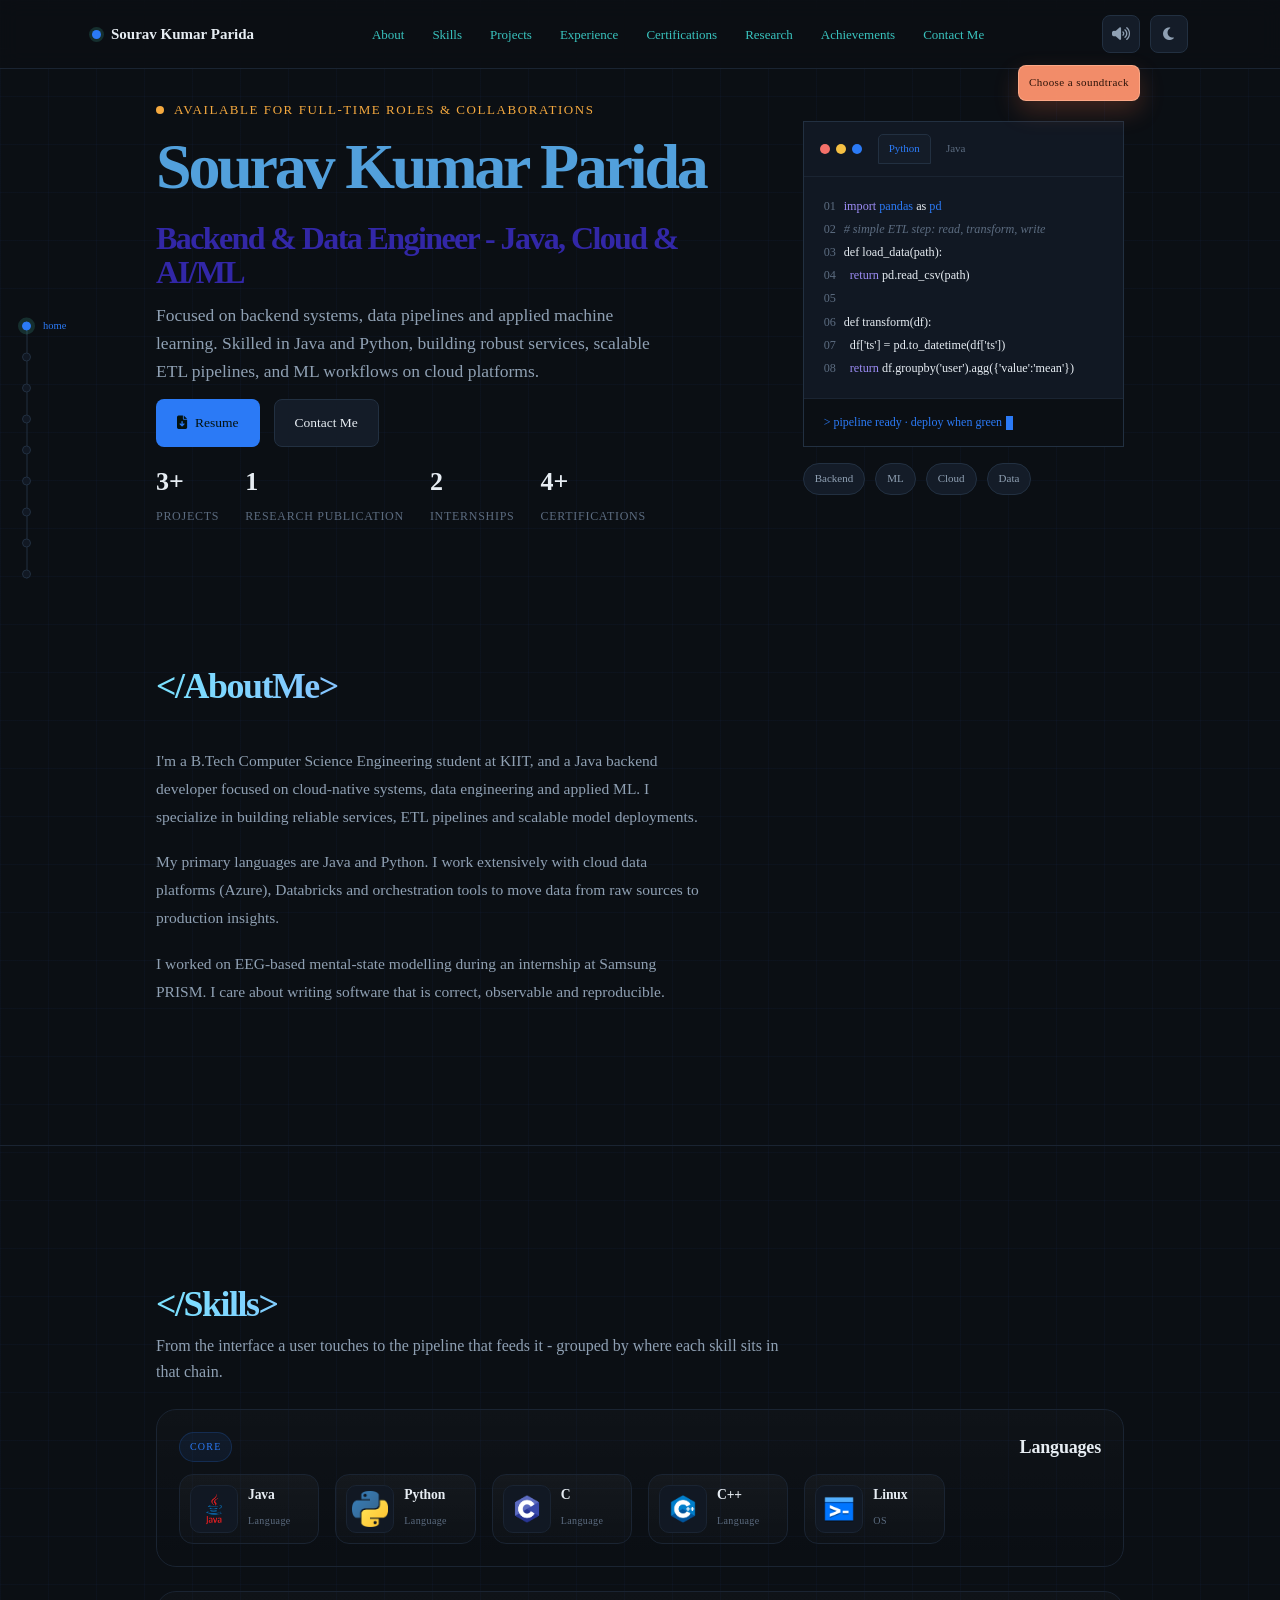
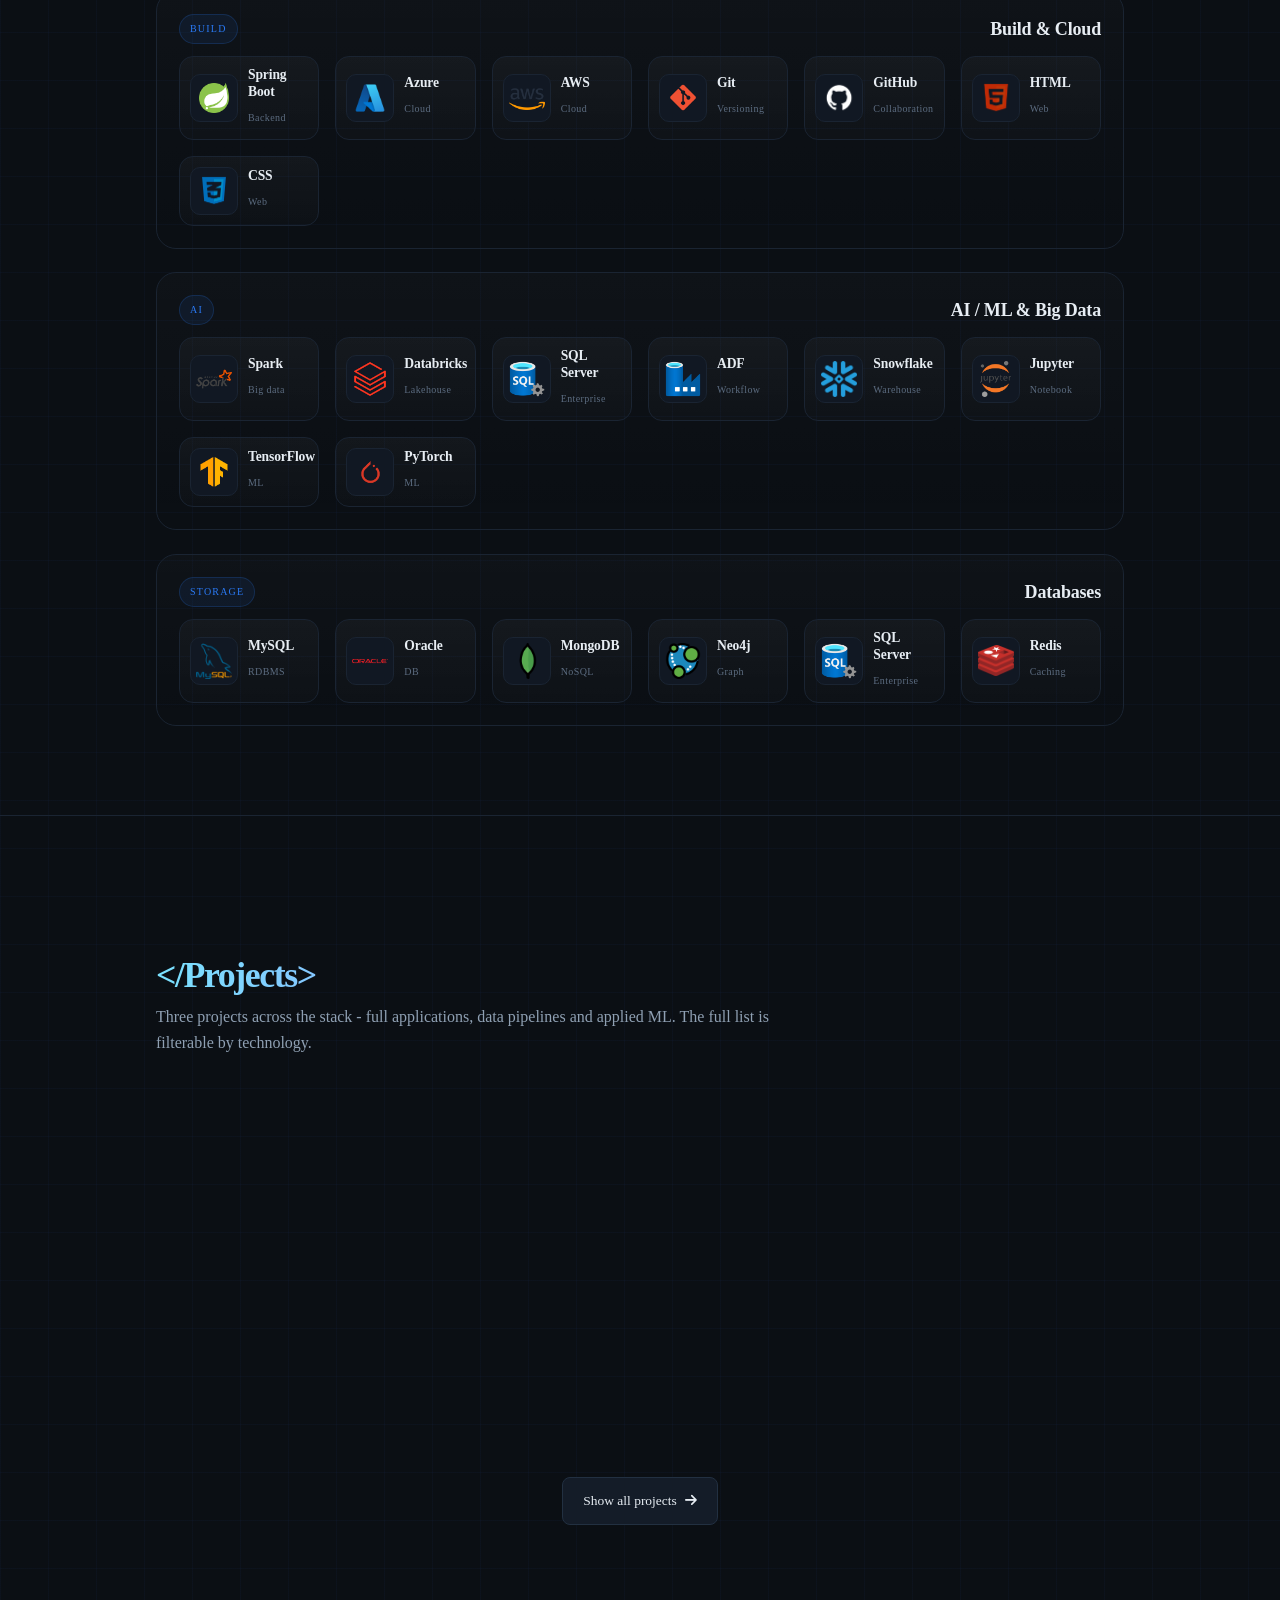
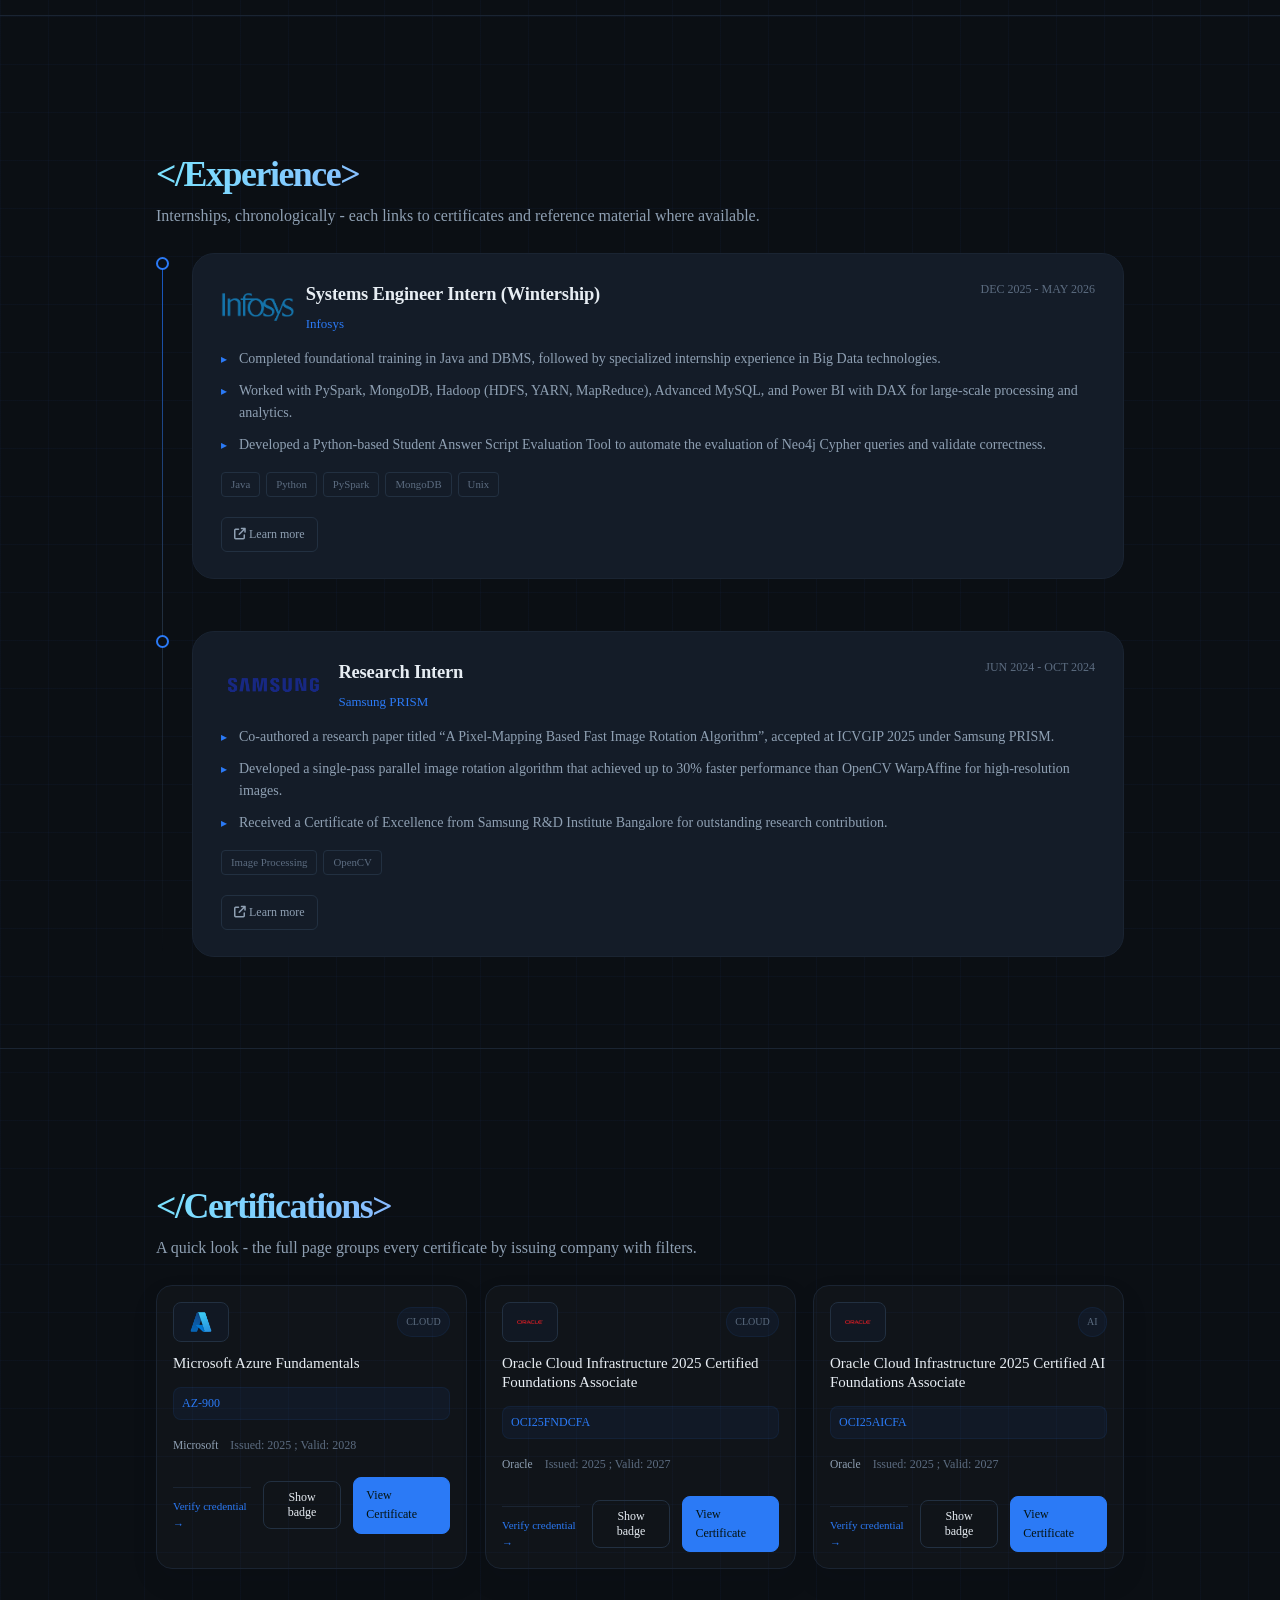
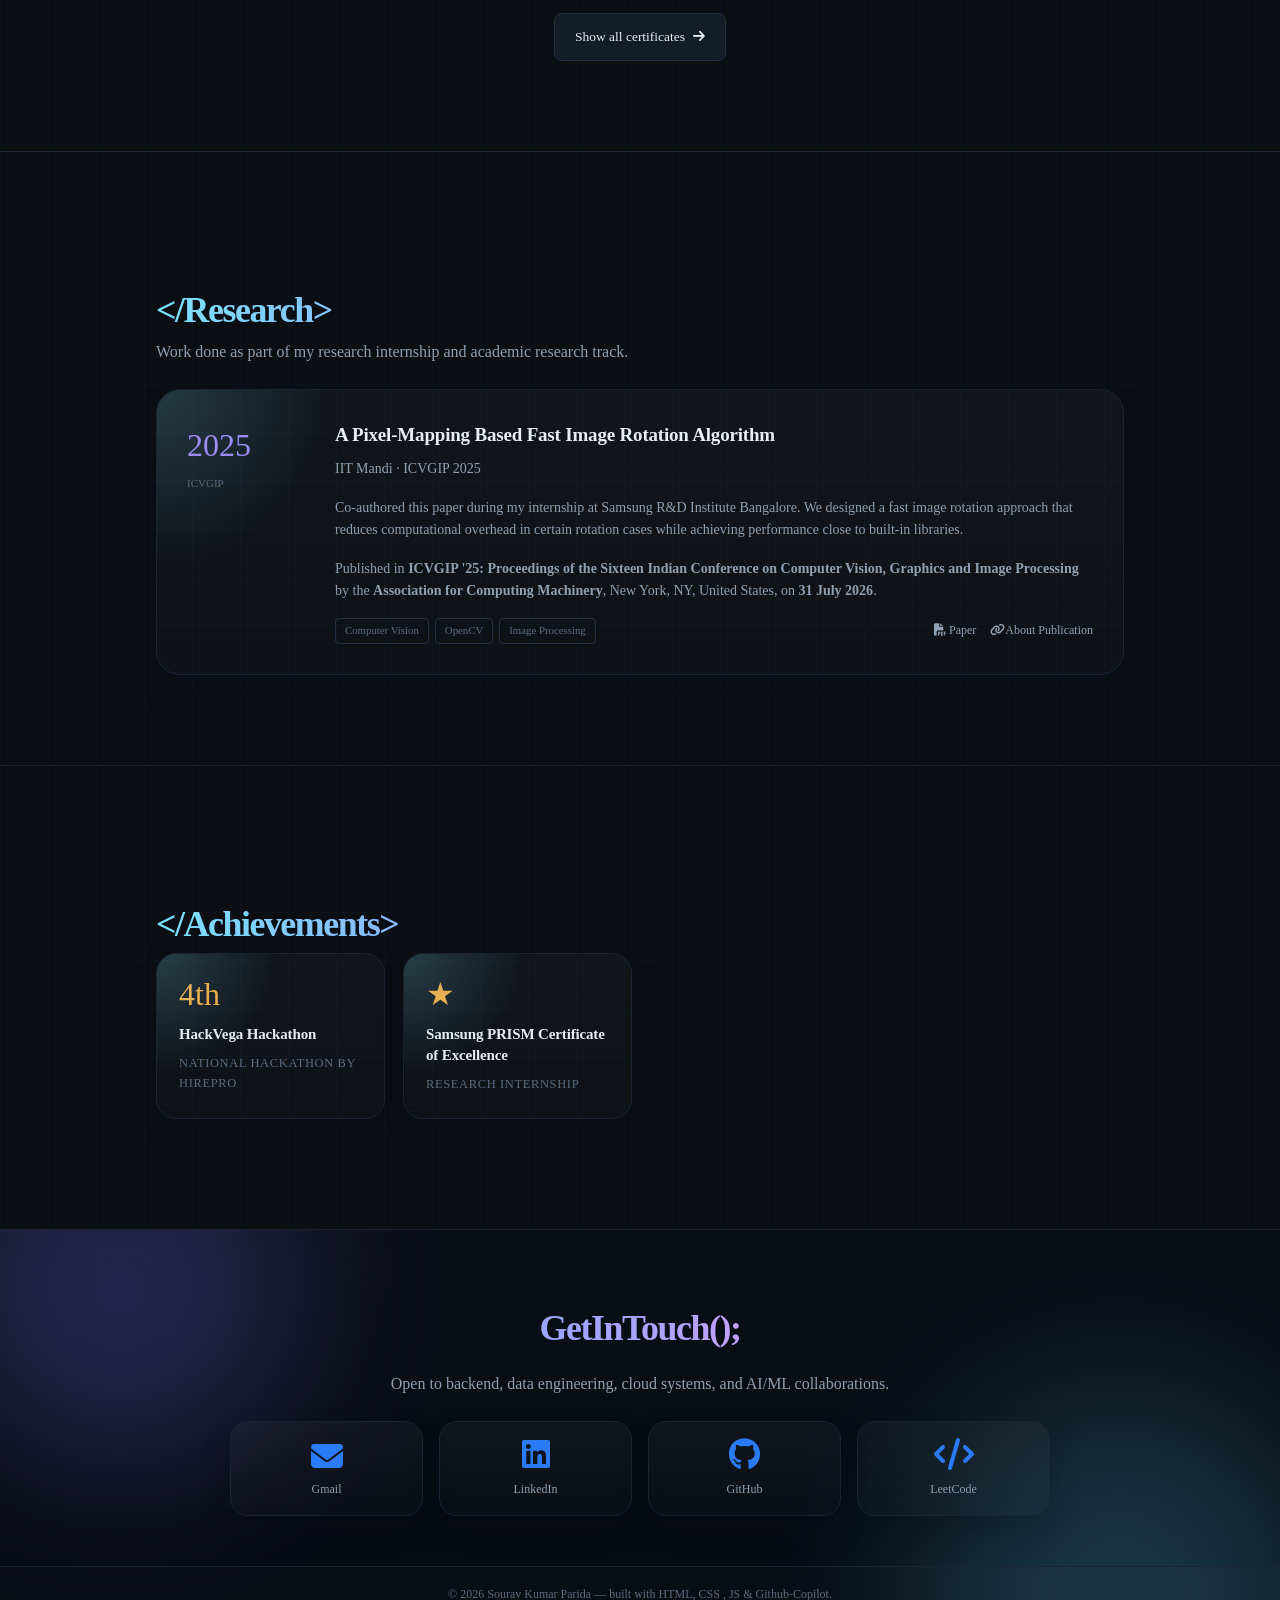
==== commit d29f5a8d: "updated music volume" ====
--- a/index.html
+++ b/index.html
@@ -161,9 +161,9 @@
             correct, observable and reproducible.
           </p>
         </div>
-        <div class="dp about-visual">
+        <!-- <div class="dp about-visual">
           <img src="assets/about-profile.jpeg" alt="Sourav Kumar Parida profile artwork" />
-        </div>
+        </div> -->
         </div>
       </div>
     </div>
--- a/css/style.css
+++ b/css/style.css
@@ -656,7 +656,7 @@
   align-items: center;
   justify-content: space-between;
   gap: 10px;
-  margin-bottom: 16px;
+  margin-bottom: 12px;
 }
 
 .skill-group-tag {
@@ -701,8 +701,8 @@
 }
 
 .skill-card img {
-  width: 32px;
-  height: 32px;
+  width: 48px;
+  height: 48px;
   object-fit: contain;
   border-radius: 10px;
   background: var(--bg-raised);
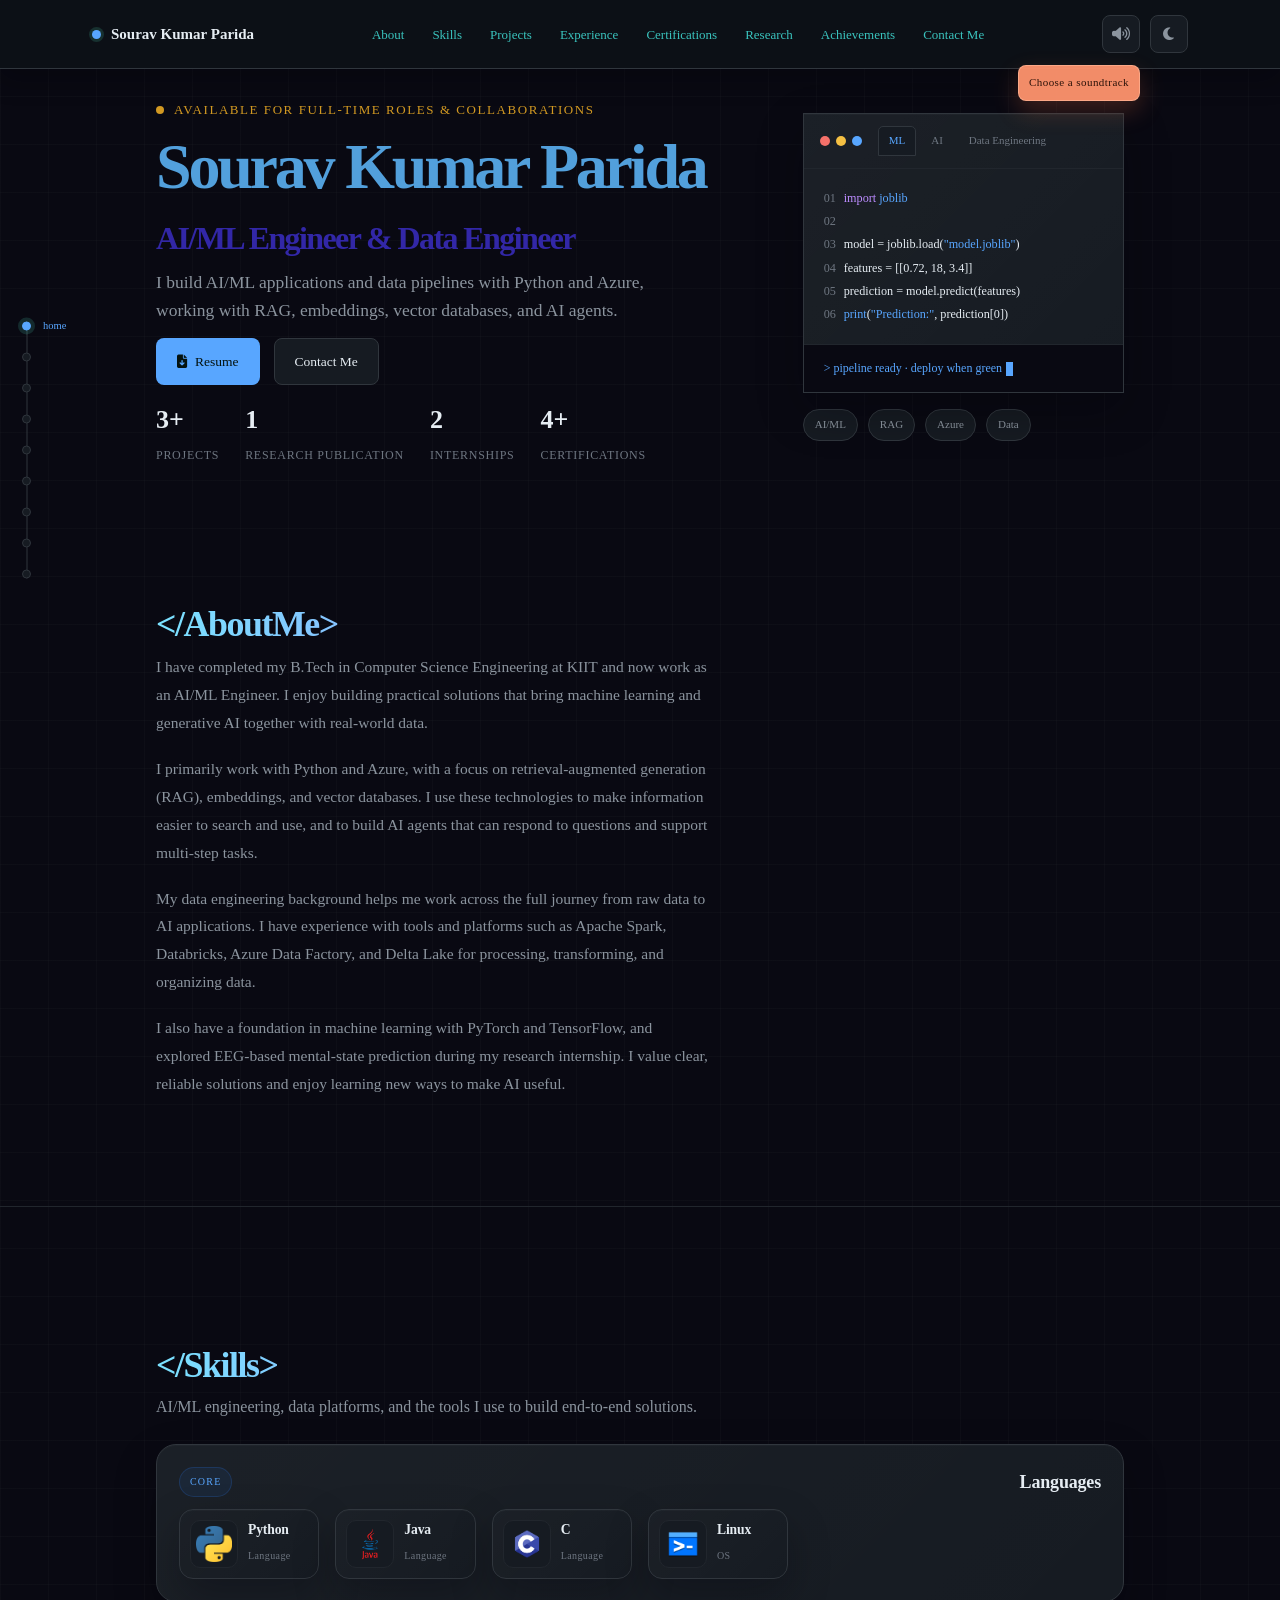
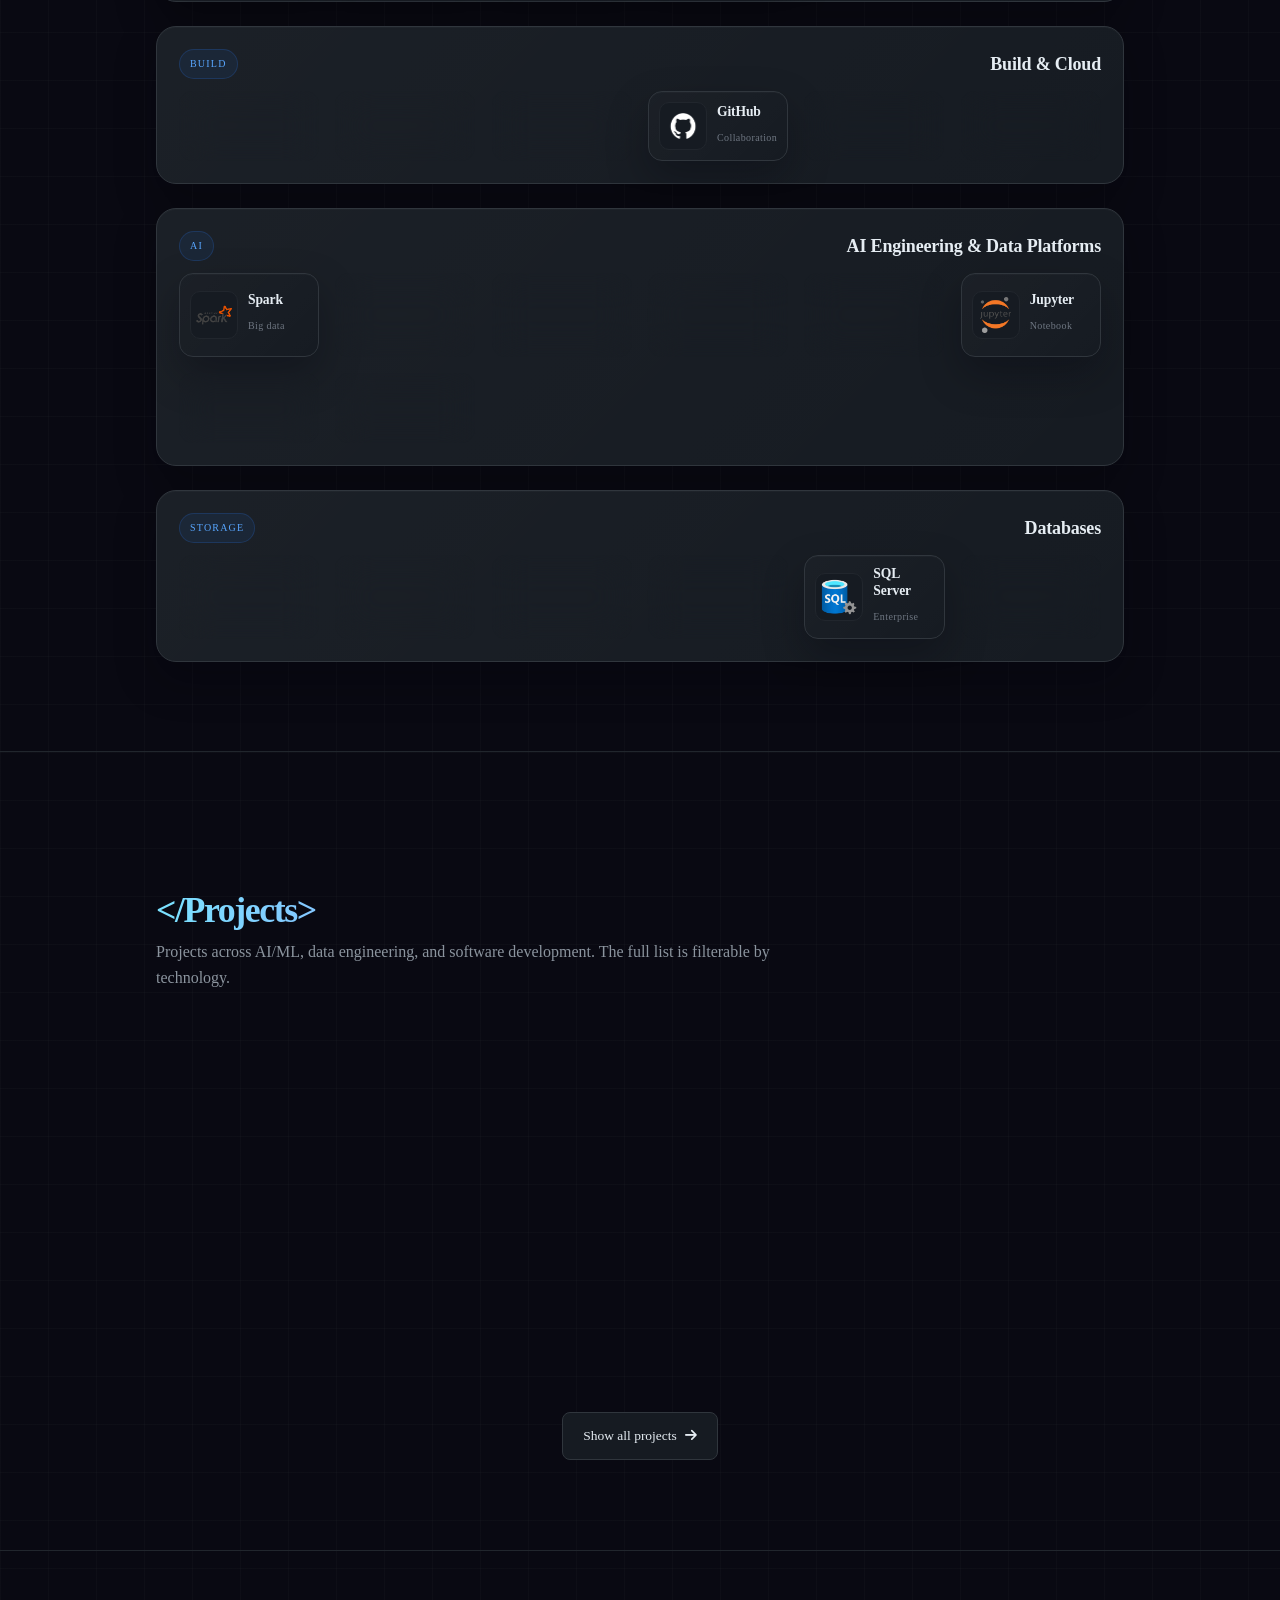
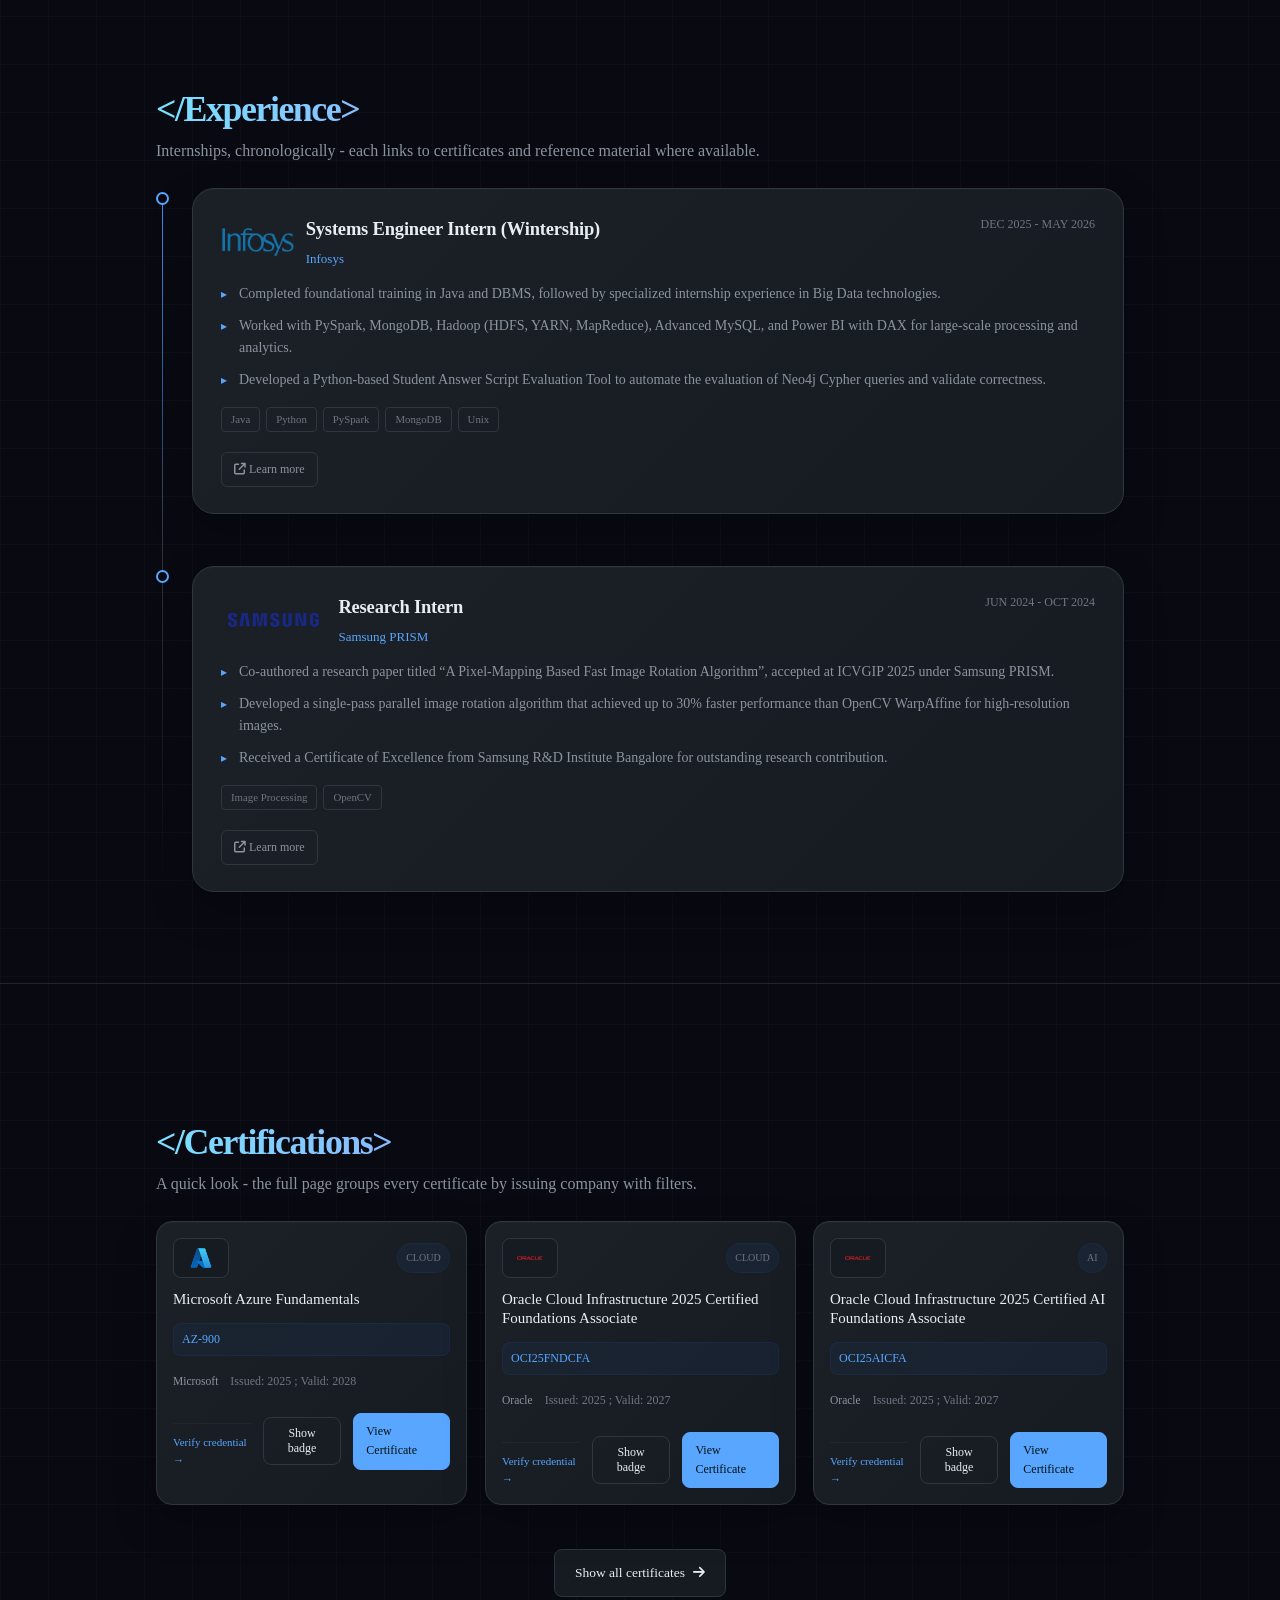
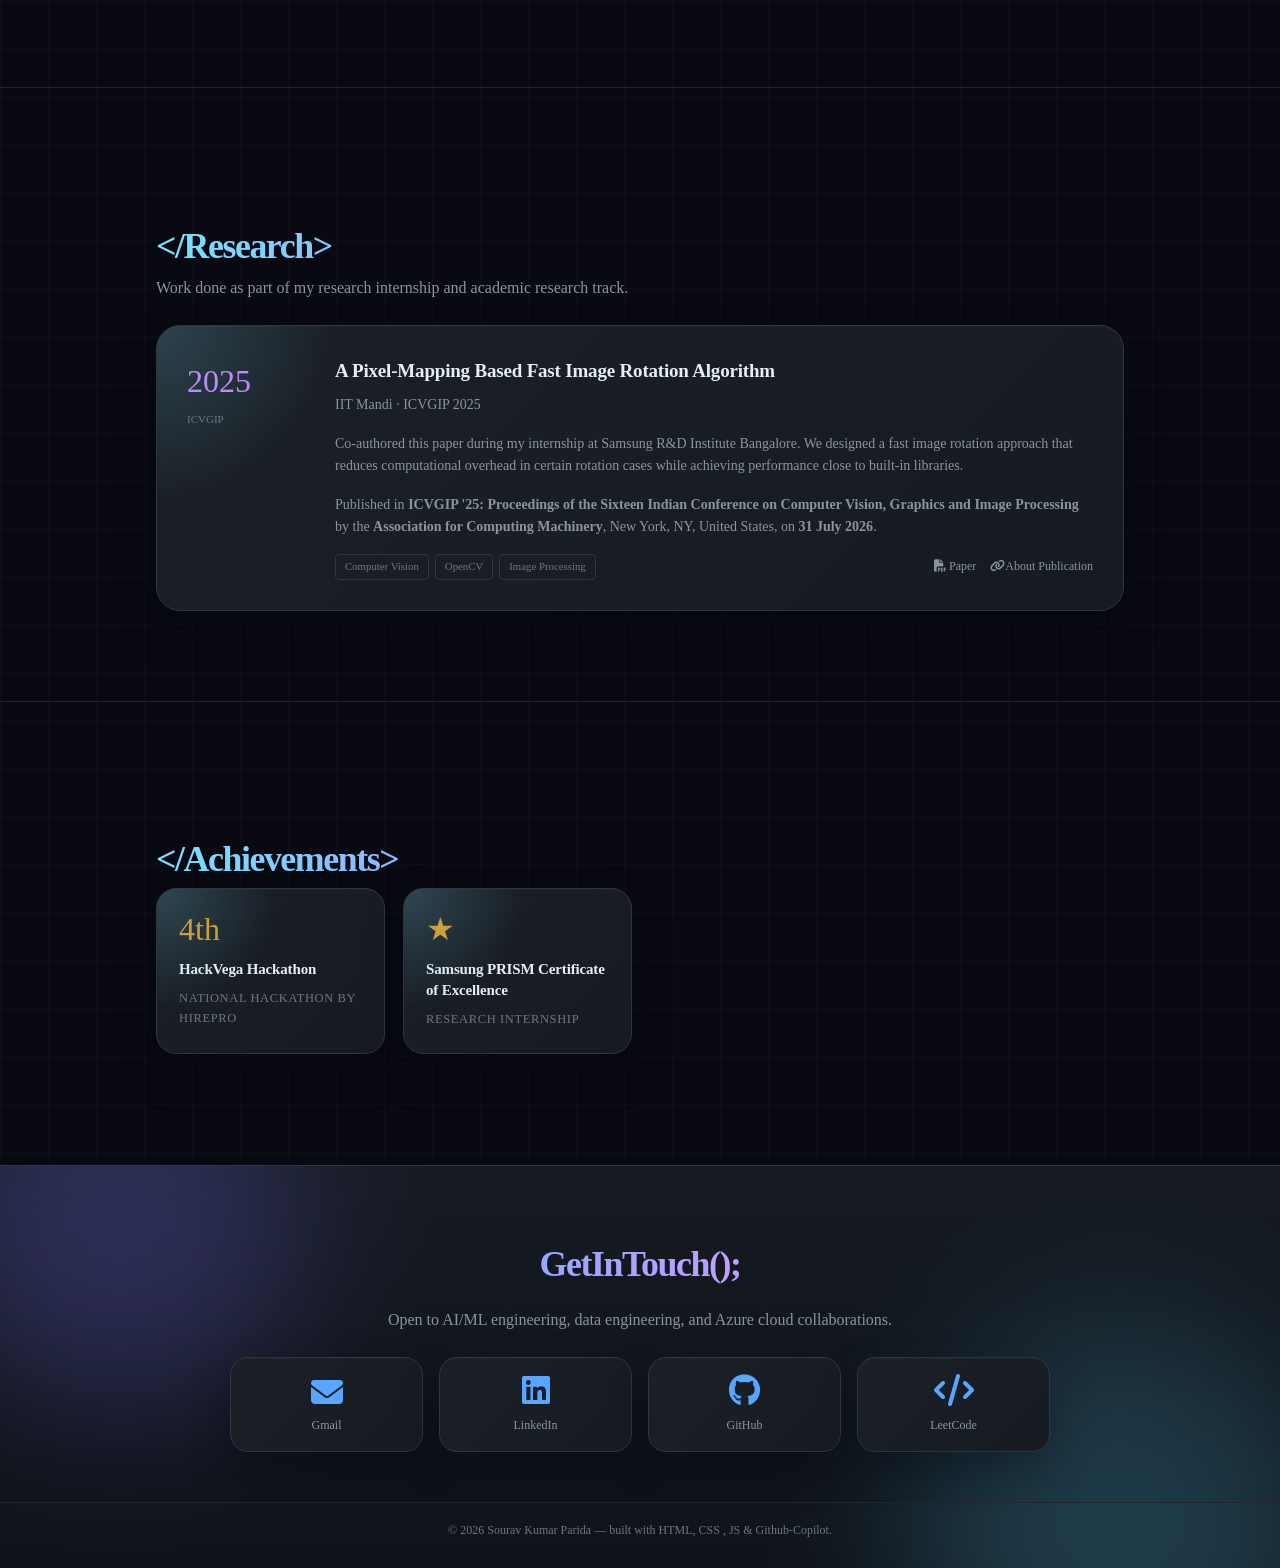
==== commit 8e34ebe4: "updated index" ====
--- a/index.html
+++ b/index.html
@@ -3,8 +3,8 @@
 <head>
 <meta charset="UTF-8">
 <meta name="viewport" content="width=device-width, initial-scale=1.0">
-<title>Sourav Kumar Parida - Software Engineering</title>
-<meta name="description" content="Portfolio of a Java backend developer and Computer Science Engineer specializing in cloud, data engineering and ML.">
+<title>Sourav Kumar Parida - AI/ML & Data Engineer</title>
+<meta name="description" content="Portfolio of Sourav Kumar Parida, an AI/ML and data engineer working with Python, Azure, RAG, vector databases, embeddings, AI agents, and data platforms.">
 <link rel="preconnect" href="https://fonts.googleapis.com">
 <link rel="stylesheet" href="css/style.css">
 <link rel="stylesheet" href="https://cdnjs.cloudflare.com/ajax/libs/font-awesome/6.5.1/css/all.min.css">
@@ -79,12 +79,12 @@
         <div class="hero-kicker"><span class="pulse"></span> available for full-time roles & collaborations</div>
         <h1 class="hero-name">Sourav Kumar Parida</h1>
         <h2 class="hero-role mono">
-          Backend & Data Engineer - Java, Cloud & AI/ML
+          AI/ML Engineer & Data Engineer
         </h2>
         
         <p class="hero-desc">
-          Focused on backend systems, data pipelines and applied machine learning. Skilled in Java and Python,
-          building robust services, scalable ETL pipelines, and ML workflows on cloud platforms.
+          I build AI/ML applications and data pipelines with Python and Azure, working with RAG, embeddings,
+          vector databases, and AI agents.
         </p>
         <div class="hero-actions">
           <a href="https://drive.google.com/file/d/1V8_vzR-EkRgOmvVnxZ4bnPHewKZYtK7k/view?usp=drive_link" class="btn btn-primary" target="_blank"><i class="fa-solid fa-file-arrow-down"></i> Resume</a>
@@ -102,32 +102,41 @@
         <div class="code-mock">
           <div class="code-mock-bar">
             <div class="code-mock-dots"><span></span><span></span><span></span></div>
-            <div class="code-mock-tabs" role="tablist" aria-label="Select language">
-              <span class="code-tab on" data-lang="python" role="tab" aria-selected="true">Python</span>
-              <span class="code-tab" data-lang="java" role="tab" aria-selected="false">Java</span>
+            <div class="code-mock-tabs" role="tablist" aria-label="Select code example">
+              <span class="code-tab on" data-lang="ml" role="tab" aria-selected="true">ML</span>
+              <span class="code-tab" data-lang="ai" role="tab" aria-selected="false">AI</span>
+              <span class="code-tab" data-lang="data" role="tab" aria-selected="false">Data Engineering</span>
             </div>
           </div>
           <div class="code-mock-body">
-            <div class="code-block active" data-lang="python">
-              <div><span class="ln">01</span><span class="k">import</span> <span class="f">pandas</span> as <span class="f">pd</span></div>
-              <div><span class="ln">02</span><span class="c"># simple ETL step: read, transform, write</span></div>
-              <div><span class="ln">03</span>def load_data(path):</div>
-              <div><span class="ln">04</span>&nbsp;&nbsp;<span class="k">return</span> pd.read_csv(path)</div>
-              <div><span class="ln">05</span></div>
-              <div><span class="ln">06</span>def transform(df):</div>
-              <div><span class="ln">07</span>&nbsp;&nbsp;df['ts'] = pd.to_datetime(df['ts'])</div>
-              <div><span class="ln">08</span>&nbsp;&nbsp;<span class="k">return</span> df.groupby('user').agg({'value':'mean'})</div>
-            </div>
-
-            <div class="code-block" data-lang="java">
-              <div><span class="ln">01</span><span class="k">@RestController</span></div>
-              <div><span class="ln">02</span><span class="k">public</span> <span class="k">class</span> <span class="f">InsightsController</span> {</div>
-              <div><span class="ln">03</span>&nbsp;&nbsp;<span class="k">@GetMapping</span>("/api/insights")</div>
-              <div><span class="ln">04</span>&nbsp;&nbsp;<span class="k">public</span> <span class="f">ResponseEntity</span>&lt;<span class="f">List</span>&gt; getInsights() {</div>
-              <div><span class="ln">05</span>&nbsp;&nbsp;&nbsp;&nbsp;<span class="k">var</span> data = <span class="f">pipelineService</span>.run();</div>
-              <div><span class="ln">06</span>&nbsp;&nbsp;&nbsp;&nbsp;<span class="k">return</span> <span class="f">ResponseEntity</span>.ok(data);</div>
-              <div><span class="ln">07</span>&nbsp;&nbsp;}</div>
-              <div><span class="ln">08</span>}</div>
+            <div class="code-block active" data-lang="ml">
+              <div><span class="ln">01</span><span class="k">import</span> <span class="f">joblib</span></div>
+              <div><span class="ln">02</span></div>
+              <div><span class="ln">03</span>model = joblib.load(<span class="f">"model.joblib"</span>)</div>
+              <div><span class="ln">04</span>features = [[<span class="n">0.72</span>, <span class="n">18</span>, <span class="n">3.4</span>]]</div>
+              <div><span class="ln">05</span>prediction = model.predict(features)</div>
+              <div><span class="ln">06</span><span class="f">print</span>(<span class="f">"Prediction:"</span>, prediction[<span class="n">0</span>])</div>
+            </div>
+
+            <div class="code-block" data-lang="ai">
+              <div><span class="ln">01</span><span class="k">from</span> <span class="f">fastapi</span> <span class="k">import</span> FastAPI</div>
+              <div><span class="ln">02</span></div>
+              <div><span class="ln">03</span>app = FastAPI()</div>
+              <div><span class="ln">04</span></div>
+              <div><span class="ln">05</span><span class="k">@app.post</span>(<span class="f">"/ask"</span>)</div>
+              <div><span class="ln">06</span><span class="k">async def</span> <span class="f">ask</span>(question: str):</div>
+              <div><span class="ln">07</span>&nbsp;&nbsp;answer = <span class="k">await</span> rag_agent.run(question)</div>
+              <div><span class="ln">08</span>&nbsp;&nbsp;<span class="k">return</span> {<span class="f">"answer"</span>: answer}</div>
+            </div>
+
+            <div class="code-block" data-lang="data">
+              <div><span class="ln">01</span><span class="k">from</span> <span class="f">pyspark.sql</span> <span class="k">import</span> functions as F</div>
+              <div><span class="ln">02</span></div>
+              <div><span class="ln">03</span>raw = spark.read.json(<span class="f">"/data/events"</span>)</div>
+              <div><span class="ln">04</span>curated = raw.filter(F.col(<span class="f">"user_id"</span>).isNotNull())</div>
+              <div><span class="ln">05</span>curated = curated.dropDuplicates([<span class="f">"event_id"</span>])</div>
+              <div><span class="ln">06</span>curated.write.format(<span class="f">"delta"</span>) \</div>
+              <div><span class="ln">07</span>&nbsp;&nbsp;.mode(<span class="f">"overwrite"</span>).saveAsTable(<span class="f">"curated_events"</span>)</div>
             </div>
           </div>
           <div class="code-mock-term">
@@ -135,7 +144,7 @@
           </div>
         </div>
         <div class="code-mock-badges">
-          <span>Backend</span><span>ML</span><span>Cloud</span><span>Data</span>
+          <span>AI/ML</span><span>RAG</span><span>Azure</span><span>Data</span>
         </div>
       </div>
     </div>
@@ -149,16 +158,22 @@
       <div class="about-grid">
         <div class="about-text">
           <p>
-            I'm a B.Tech Computer Science Engineering student at KIIT, and a Java backend developer focused on cloud-native systems,
-            data engineering and applied ML. I specialize in building reliable services, ETL pipelines and scalable model deployments.
+            I have completed my B.Tech in Computer Science Engineering at KIIT and now work as an AI/ML Engineer. I enjoy building
+            practical solutions that bring machine learning and generative AI together with real-world data.
           </p>
           <p>
-            My primary languages are Java and Python. I work extensively with cloud data platforms (Azure), Databricks and orchestration
-            tools to move data from raw sources to production insights.
+            I primarily work with Python and Azure, with a focus on retrieval-augmented generation (RAG), embeddings, and vector
+            databases. I use these technologies to make information easier to search and use, and to build AI agents that can
+            respond to questions and support multi-step tasks.
           </p>
           <p>
-            I worked on EEG-based mental-state modelling during an internship at Samsung PRISM. I care about writing software that is
-            correct, observable and reproducible.
+            My data engineering background helps me work across the full journey from raw data to AI applications. I have experience
+            with tools and platforms such as Apache Spark, Databricks, Azure Data Factory, and Delta Lake for processing,
+            transforming, and organizing data.
+          </p>
+          <p>
+            I also have a foundation in machine learning with PyTorch and TensorFlow, and explored EEG-based mental-state prediction
+            during my research internship. I value clear, reliable solutions and enjoy learning new ways to make AI useful.
           </p>
         </div>
         <!-- <div class="dp about-visual">
@@ -174,7 +189,7 @@
     <div class="container">
       <!-- <div class="eyebrow"><span class="idx">02</span> Skills</div> -->
       <h2 class="section-title section-title-legacy">&lt;/Skills&gt;</h2>
-      <p class="section-sub">From the interface a user touches to the pipeline that feeds it - grouped by where each skill sits in that chain.</p>
+      <p class="section-sub">AI/ML engineering, data platforms, and the tools I use to build end-to-end solutions.</p>
 
       <div class="skills-showcase">
         <div class="skill-group">
@@ -183,10 +198,9 @@
             <h3>Languages</h3>
           </div>
           <div class="skill-grid">
+            <div class="skill-card"><img src="assets/tech-logos/python.png" alt="Python"><div><h4>Python</h4><small>Language</small></div></div>
             <div class="skill-card"><img src="assets/tech-logos/java.png" alt="Java"><div><h4>Java</h4><small>Language</small></div></div>
-            <div class="skill-card"><img src="assets/tech-logos/python.png" alt="Python"><div><h4>Python</h4><small>Language</small></div></div>
             <div class="skill-card"><img src="assets/tech-logos/clogo.png" alt="C"><div><h4>C</h4><small>Language</small></div></div>
-            <div class="skill-card"><img src="assets/tech-logos/cpplogo.png" alt="C++"><div><h4>C++</h4><small>Language</small></div></div>
             <div class="skill-card"><img src="assets/tech-logos/console.png" alt="Linux"><div><h4>Linux</h4><small>OS</small></div></div>
           </div>
         </div>
@@ -197,7 +211,6 @@
             <h3>Build & Cloud</h3>
           </div>
           <div class="skill-grid">
-            <div class="skill-card"><img src="assets/tech-logos/spring-boot.png" alt="Spring Boot"><div><h4>Spring Boot</h4><small>Backend</small></div></div>
             <div class="skill-card"><img src="assets/tech-logos/azure.png" alt="Azure"><div><h4>Azure</h4><small>Cloud</small></div></div>
             <div class="skill-card"><img src="assets/tech-logos/aws.png" alt="AWS"><div><h4>AWS</h4><small>Cloud</small></div></div>
             <div class="skill-card"><img src="assets/tech-logos/gitlogo.png" alt="Git"><div><h4>Git</h4><small>Versioning</small></div></div>
@@ -210,7 +223,7 @@
         <div class="skill-group">
           <div class="skill-group-head">
             <span class="skill-group-tag">AI</span>
-            <h3>AI / ML & Big Data</h3>
+            <h3>AI Engineering & Data Platforms</h3>
           </div>
           <div class="skill-grid">
             <div class="skill-card"><img src="assets/tech-logos/apache-spark.png" alt="Apache Spark"><div><h4>Spark</h4><small>Big data</small></div></div>
@@ -247,24 +260,10 @@
     <div class="container">
       <!-- <div class="eyebrow"><span class="idx">03</span> Projects</div> -->
       <h2 class="section-title section-title-legacy">&lt;/Projects&gt;</h2>
-      <p class="section-sub">Three projects across the stack - full applications, data pipelines and applied ML. The full list is filterable by technology.</p>
+      <p class="section-sub">Projects across AI/ML, data engineering, and software development. The full list is filterable by technology.</p>
 
       <div class="project-grid">
 
-        <div class="card-project">
-          <div class="tag-row"><span class="featured-tag">Featured</span><span class="cat-tag mono">FULL-STACK</span></div>
-          <h3>Staybnb</h3>
-          <p class="desc">Full-stack property rental platform with listing search, booking flow and host management.</p>
-          <p class="metric">↳ REST API + relational schema for bookings & listings</p>
-          <div class="stack-row">
-            <span class="stack-pill">Java</span><span class="stack-pill">Spring Boot</span>
-            <span class="stack-pill">Angular</span><span class="stack-pill">MySQL</span>
-          </div>
-          <div class="card-links">
-            <!-- <a href="#"><i class="fa-brands fa-github"></i> GitHub</a> -->
-            <!-- <a href="#"><i class="fa-solid fa-arrow-up-right-from-square"></i> Live</a> -->
-          </div>
-        </div>
 
         <div class="card-project">
           <div class="tag-row"><span class="featured-tag">Featured</span><span class="cat-tag mono">ML / RESEARCH</span></div>
@@ -513,7 +512,7 @@
     <div class="footer-brand">
       <!-- <div class="eyebrow footer-eyebrow"><span class="idx">08</span> Connect</div> -->
       <h2 class="contact-legacy-heading footer-heading-title">GetInTouch();</h2>
-      <p>Open to backend, data engineering, cloud systems, and AI/ML collaborations.</p>
+      <p>Open to AI/ML engineering, data engineering, and Azure cloud collaborations.</p>
     </div>
 
     <div class="footer-cards contact-grid">
--- a/css/style.css
+++ b/css/style.css
@@ -8,57 +8,55 @@
 
 :root {
   /* --- color tokens --- */
-  --bg: #0B0F14;
-  --bg-raised: #111823;
-  --surface: #141C28;
-  --surface-hover: #182233;
-  --border: #223041;
-  --border-soft: #1A2432;
-
-  --text: #E7EDF3;
-  --text-muted: #8FA0B3;
-  --text-dim: #5C6C80;
-
-  --signal: #2B7AF6;
+  /* --bg: #0d1117; */
+  --bg: #090912;
+  --bg-raised: #161b22;
+  --surface: #161b22;
+  --surface-hover: #21262d;
+  --border: #30363d;
+  --border-soft: #21262d;
+
+  --text: #e6edf3;
+  --text-muted: #8b949e;
+  --text-dim: #6e7681;
+
+  --signal: #58a6ff;
   /* blue — signature accent */
-  --signal-dim: #1859C6;
-  --amber: #F5A93F;
+  --signal-dim: #388bfd;
+  --amber: #d29922;
   /* amber — research / highlight */
-  --amber-dim: #7A5B26;
-  --violet: #9C8CF5;
+  --amber-dim: #6e5a1e;
+  --violet: #bc8cff;
   /* used sparingly for ML/research accents */
 
   --success: #2B7AF6;
-  --grid-line: rgba(43, 122, 246, 0.04);
+  --grid-line: rgba(139, 148, 158, 0.035);
 
   --transition-theme: background .25s ease, color .25s ease, border-color .25s ease;
 }
 
 /* ---------- LIGHT THEME ---------- */
 html[data-theme="light"] {
-  --bg: #FFFDF2;
-  /* warm, light yellow */
-  --bg-raised: #FFF9E6;
-  /* slightly deeper for raised surfaces */
-  --surface: #FFFDF7;
-  /* skill / card white that's not pure white */
-  --surface-hover: #FFF4D9;
-  --border: #F0E6C9;
-  --border-soft: #F5EFE0;
-
-  --text: #101820;
-  --text-muted: #0a0d10;
-  --text-dim: #7C8CA0;
-
-  --signal: #2B7AF6;
-  /* blue signature */
-  --signal-dim: #BFD9FF;
-  --amber: #C97B0F;
-  --amber-dim: #F5DFB8;
-  --violet: #6E5AD1;
-
-  --grid-line: rgba(43, 122, 246, 0.03);
-  --shadow-card: 0 8px 24px rgba(16, 24, 32, 0.06);
+  --bg: #dfe7f3;
+  --bg-raised: rgba(255, 255, 255, 0.78);
+  --surface: rgba(255, 255, 255, 0.64);
+  --surface-hover: rgba(255, 255, 255, 0.88);
+  --border: rgba(116, 137, 158, 0.28);
+  --border-soft: rgba(137, 155, 174, 0.2);
+
+  --text: #111111;
+  --text-muted: #252525;
+  --text-dim: #555555;
+  --heading: #5b456f;
+
+  --signal: #1677d2;
+  --signal-dim: #9db8d0;
+  --amber: #b66b18;
+  --amber-dim: #e8c48c;
+  --violet: #6556c7;
+
+  --grid-line: rgba(106, 128, 149, 0.07);
+  --shadow-card: 0 18px 42px rgba(52, 67, 82, 0.12);
 }
 
 html[data-theme="light"] .btn-primary {
@@ -71,6 +69,213 @@
 
 html[data-theme="light"] .timeline-item::before {
   background: var(--bg);
+}
+
+html[data-theme="light"] body {
+  background:
+    radial-gradient(circle at 8% 12%, rgba(210, 225, 236, 0.42), transparent 30%),
+    radial-gradient(circle at 92% 22%, rgba(224, 216, 232, 0.34), transparent 28%),
+    radial-gradient(circle at 55% 88%, rgba(210, 231, 225, 0.26), transparent 32%),
+    linear-gradient(var(--grid-line) 1px, transparent 1px) 0 0/48px 48px,
+    linear-gradient(90deg, var(--grid-line) 1px, transparent 1px) 0 0/48px 48px,
+    var(--bg);
+}
+
+html[data-theme="light"] .nav {
+  background: rgba(248, 250, 252, 0.76);
+  border-bottom-color: rgba(116, 137, 158, 0.22);
+  box-shadow: 0 8px 28px rgba(52, 67, 82, 0.08);
+}
+
+html[data-theme="light"] .section-title,
+html[data-theme="light"] .section-title-legacy,
+html[data-theme="light"] .contact-legacy-heading {
+  color: var(--heading);
+}
+
+html[data-theme="light"] .section-title-legacy,
+html[data-theme="light"] .contact-legacy-heading {
+  background: linear-gradient(90deg, #3227a7, #9a586c, #a63f3f);
+  -webkit-background-clip: text;
+  background-clip: text;
+  color: transparent;
+}
+
+html[data-theme="light"] .nav-links a {
+  color: var(--text-muted);
+}
+
+html[data-theme="light"] .nav-links a:hover,
+html[data-theme="light"] .nav-links a.active {
+  color: var(--signal);
+  background: rgba(255, 255, 255, 0.46);
+}
+
+html[data-theme="light"] .nav-brand .dot {
+  box-shadow: 0 0 0 4px rgba(22, 119, 210, 0.14);
+}
+
+html[data-theme="light"] .skill-group,
+html[data-theme="light"] .skill-card,
+html[data-theme="light"] .card-project,
+html[data-theme="light"] .research-card,
+html[data-theme="light"] .timeline-card,
+html[data-theme="light"] .ach-card,
+html[data-theme="light"] .cert-badge,
+html[data-theme="light"] .contact-card,
+html[data-theme="light"] .mini-card,
+html[data-theme="light"] .code-mock {
+  background: linear-gradient(135deg, rgba(255, 255, 255, 0.72), rgba(239, 244, 247, 0.48));
+  border-color: rgba(116, 137, 158, 0.24);
+  box-shadow: var(--shadow-card);
+  backdrop-filter: blur(18px);
+  -webkit-backdrop-filter: blur(18px);
+}
+
+html[data-theme="light"] .skill-card:hover,
+html[data-theme="light"] .card-project:hover,
+html[data-theme="light"] .research-card:hover,
+html[data-theme="light"] .ach-card:hover,
+html[data-theme="light"] .cert-badge:hover,
+html[data-theme="light"] .contact-card:hover,
+html[data-theme="light"] .mini-card:hover {
+  border-color: rgba(91, 69, 111, 0.42);
+  box-shadow: 0 20px 44px rgba(52, 67, 82, 0.16);
+}
+
+html[data-theme="light"] .skill-card img,
+html[data-theme="light"] .cert-logo,
+html[data-theme="light"] .org-badge,
+html[data-theme="light"] .hero-logo-ltm {
+  background: rgba(255, 255, 255, 0.64);
+  border-color: rgba(99, 157, 219, 0.26);
+}
+
+html[data-theme="light"] .btn-primary,
+html[data-theme="light"] .project-tab.active,
+html[data-theme="light"] .cert-link-btn {
+  background: linear-gradient(135deg, #1677d2, #4b9fea);
+  border-color: #1677d2;
+  color: #fff;
+  box-shadow: 0 8px 18px rgba(22, 119, 210, 0.2);
+}
+
+html[data-theme="light"] .btn-primary:hover {
+  background: linear-gradient(135deg, #0f67bd, #368bd9);
+}
+
+html[data-theme="light"] .btn-ghost,
+html[data-theme="light"] .project-tab,
+html[data-theme="light"] .icon-btn,
+html[data-theme="light"] .mute-btn,
+html[data-theme="light"] .timeline-links a,
+html[data-theme="light"] .cert-actions .show-badge {
+  background: rgba(255, 255, 255, 0.5);
+  border-color: rgba(99, 157, 219, 0.32);
+}
+
+html[data-theme="light"] .sound-panel {
+  background: rgba(248, 250, 252, 0.88);
+  border-color: rgba(116, 137, 158, 0.26);
+  box-shadow: 0 18px 42px rgba(52, 67, 82, 0.16);
+  backdrop-filter: blur(20px);
+  -webkit-backdrop-filter: blur(20px);
+}
+
+html[data-theme="light"] .code-mock-term {
+  background: rgba(225, 241, 255, 0.72);
+}
+
+html[data-theme="light"] .cert-modal {
+  background: rgba(28, 72, 112, 0.3);
+  backdrop-filter: blur(8px);
+  -webkit-backdrop-filter: blur(8px);
+}
+
+html[data-theme="light"] .cert-modal-content {
+  background: rgba(248, 250, 252, 0.9);
+  border: 1px solid rgba(116, 137, 158, 0.26);
+  box-shadow: 0 24px 60px rgba(52, 67, 82, 0.22);
+  backdrop-filter: blur(20px);
+  -webkit-backdrop-filter: blur(20px);
+}
+
+html[data-theme="light"] .site-footer {
+  background:
+    radial-gradient(circle at 15% 10%, rgba(216, 205, 226, 0.28), transparent 32%),
+    linear-gradient(180deg, rgba(239, 243, 247, 0.84), rgba(222, 231, 237, 0.94));
+  border-top-color: rgba(116, 137, 158, 0.24);
+}
+
+html[data-theme="light"] .hero-name {
+  color: #10a2a3;
+
+}
+
+html[data-theme="light"] .hero-name:hover {
+  color: #244bf1;
+}
+
+html[data-theme="dark"] .nav {
+  background: rgba(13, 17, 23, 0.94);
+  border-bottom-color: #30363d;
+  box-shadow: 0 8px 28px rgba(1, 4, 9, 0.32);
+}
+
+html[data-theme="dark"] .skill-group,
+html[data-theme="dark"] .skill-card,
+html[data-theme="dark"] .card-project,
+html[data-theme="dark"] .research-card,
+html[data-theme="dark"] .timeline-card,
+html[data-theme="dark"] .ach-card,
+html[data-theme="dark"] .cert-badge,
+html[data-theme="dark"] .contact-card,
+html[data-theme="dark"] .mini-card,
+html[data-theme="dark"] .code-mock {
+  background:
+    linear-gradient(135deg, rgba(255, 255, 255, 0.025), rgba(255, 255, 255, 0)),
+    #161b22;
+  border-color: #30363d;
+  box-shadow:
+    inset 0 1px 0 rgba(255, 255, 255, 0.025),
+    0 18px 42px rgba(1, 4, 9, 0.28);
+  backdrop-filter: blur(18px);
+  -webkit-backdrop-filter: blur(18px);
+}
+
+html[data-theme="dark"] .skill-card:hover,
+html[data-theme="dark"] .card-project:hover,
+html[data-theme="dark"] .research-card:hover,
+html[data-theme="dark"] .ach-card:hover,
+html[data-theme="dark"] .cert-badge:hover,
+html[data-theme="dark"] .contact-card:hover,
+html[data-theme="dark"] .mini-card:hover {
+  border-color: #58a6ff;
+  box-shadow: 0 20px 44px rgba(1, 4, 9, 0.4);
+}
+
+html[data-theme="dark"] .sound-panel,
+html[data-theme="dark"] .cert-modal-content {
+  background:
+    linear-gradient(135deg, rgba(255, 255, 255, 0.03), rgba(255, 255, 255, 0)),
+    #161b22;
+  border-color: #30363d;
+  box-shadow:
+    inset 0 1px 0 rgba(255, 255, 255, 0.03),
+    0 20px 48px rgba(1, 4, 9, 0.5);
+  backdrop-filter: blur(18px);
+  -webkit-backdrop-filter: blur(18px);
+}
+
+html[data-theme="dark"] .cert-modal {
+  background: rgba(0, 0, 0, 0.56);
+  backdrop-filter: blur(8px);
+  -webkit-backdrop-filter: blur(8px);
+}
+
+html[data-theme="dark"] .site-footer {
+  background: linear-gradient(180deg, #161b22, #0d1117);
+  border-top-color: #30363d;
 }
 
 body,
@@ -286,7 +491,7 @@
   left: 0;
   right: 0;
   z-index: 200;
-  background: rgba(11, 15, 20, 0.82);
+  background: rgba(13, 14, 16, 0.88);
   backdrop-filter: blur(10px);
   border-bottom: 1px solid var(--border-soft);
 }
@@ -498,7 +703,7 @@
 }
 
 .hero-role:hover {
-  color: #2caed2;
+  color: #4f0e85;
 }
 
 .hero-desc {
@@ -606,14 +811,14 @@
   object-fit: cover;
   border-radius: 14px;
   border: 1px solid rgba(122, 226, 255, 0.16);
-  box-shadow: 0 18px 36px rgba(8, 17, 28, 0.22);
+  box-shadow: 0 18px 36px rgba(0, 0, 0, 0.26);
   transition: transform .28s ease, box-shadow .28s ease, border-color .28s ease;
 }
 
 .dp:hover img {
   transform: translateY(-5px) scale(1.02);
   border-color: rgba(126, 229, 200, 0.4);
-  box-shadow: 0 24px 46px rgba(8, 17, 28, 0.3);
+  box-shadow: 0 24px 46px rgba(0, 0, 0, 0.34);
 }
 
 @media (max-width:960px) {
@@ -954,7 +1159,7 @@
   border-radius: 24px;
   padding: 30px;
   overflow: hidden;
-  box-shadow: 0 16px 32px rgba(8, 17, 28, 0.12);
+  box-shadow: 0 16px 32px rgba(0, 0, 0, 0.18);
   transition: transform .22s ease, border-color .22s ease, box-shadow .22s ease;
 }
 
@@ -1175,7 +1380,7 @@
   padding: 24px 22px;
   text-align: left;
   transition: transform .22s ease, border-color .22s ease, box-shadow .22s ease;
-  box-shadow: 0 10px 26px rgba(9, 18, 28, 0.12);
+  box-shadow: 0 10px 26px rgba(0, 0, 0, 0.16);
 }
 
 .ach-card::before {
@@ -1245,7 +1450,7 @@
   gap: 10px;
   transition: transform .15s ease, border-color .15s ease, box-shadow .15s ease;
   position: relative;
-  box-shadow: 0 12px 28px rgba(9, 18, 28, 0.08);
+  box-shadow: 0 12px 28px rgba(0, 0, 0, 0.12);
 }
 
 .cert-badge:hover {
@@ -1412,7 +1617,7 @@
   width: 480px;
   height: 360px;
   max-width: 92%;
-  box-shadow: 0 20px 40px rgba(12, 24, 48, 0.6);
+  box-shadow: 0 20px 40px rgba(0, 0, 0, 0.6);
   position: relative;
   display: flex;
   align-items: center;
@@ -1559,7 +1764,7 @@
   align-items: center;
   gap: 10px;
   transition: transform .15s ease, border-color .15s ease, box-shadow .15s ease, background .15s ease;
-  box-shadow: 0 12px 24px rgba(9, 18, 28, 0.14);
+  box-shadow: 0 12px 24px rgba(0, 0, 0, 0.2);
 }
 
 .contact-card:hover {
@@ -1584,7 +1789,7 @@
   position: relative;
   overflow: hidden;
   margin-top: 20px;
-  background: linear-gradient(180deg, rgba(10, 14, 21, 0.94), rgba(6, 10, 17, 1));
+  background: linear-gradient(180deg, rgba(16, 17, 19, 0.96), rgba(9, 10, 12, 1));
   border-top: 1px solid var(--border-soft);
 }
 
@@ -1699,7 +1904,7 @@
   left: 50%;
   bottom: calc(100% + 10px);
   transform: translateX(-50%) translateY(4px);
-  background: rgba(11, 15, 20, 0.96);
+  background: rgba(13, 14, 16, 0.98);
   color: var(--text);
   border: 1px solid var(--border);
   border-radius: 8px;
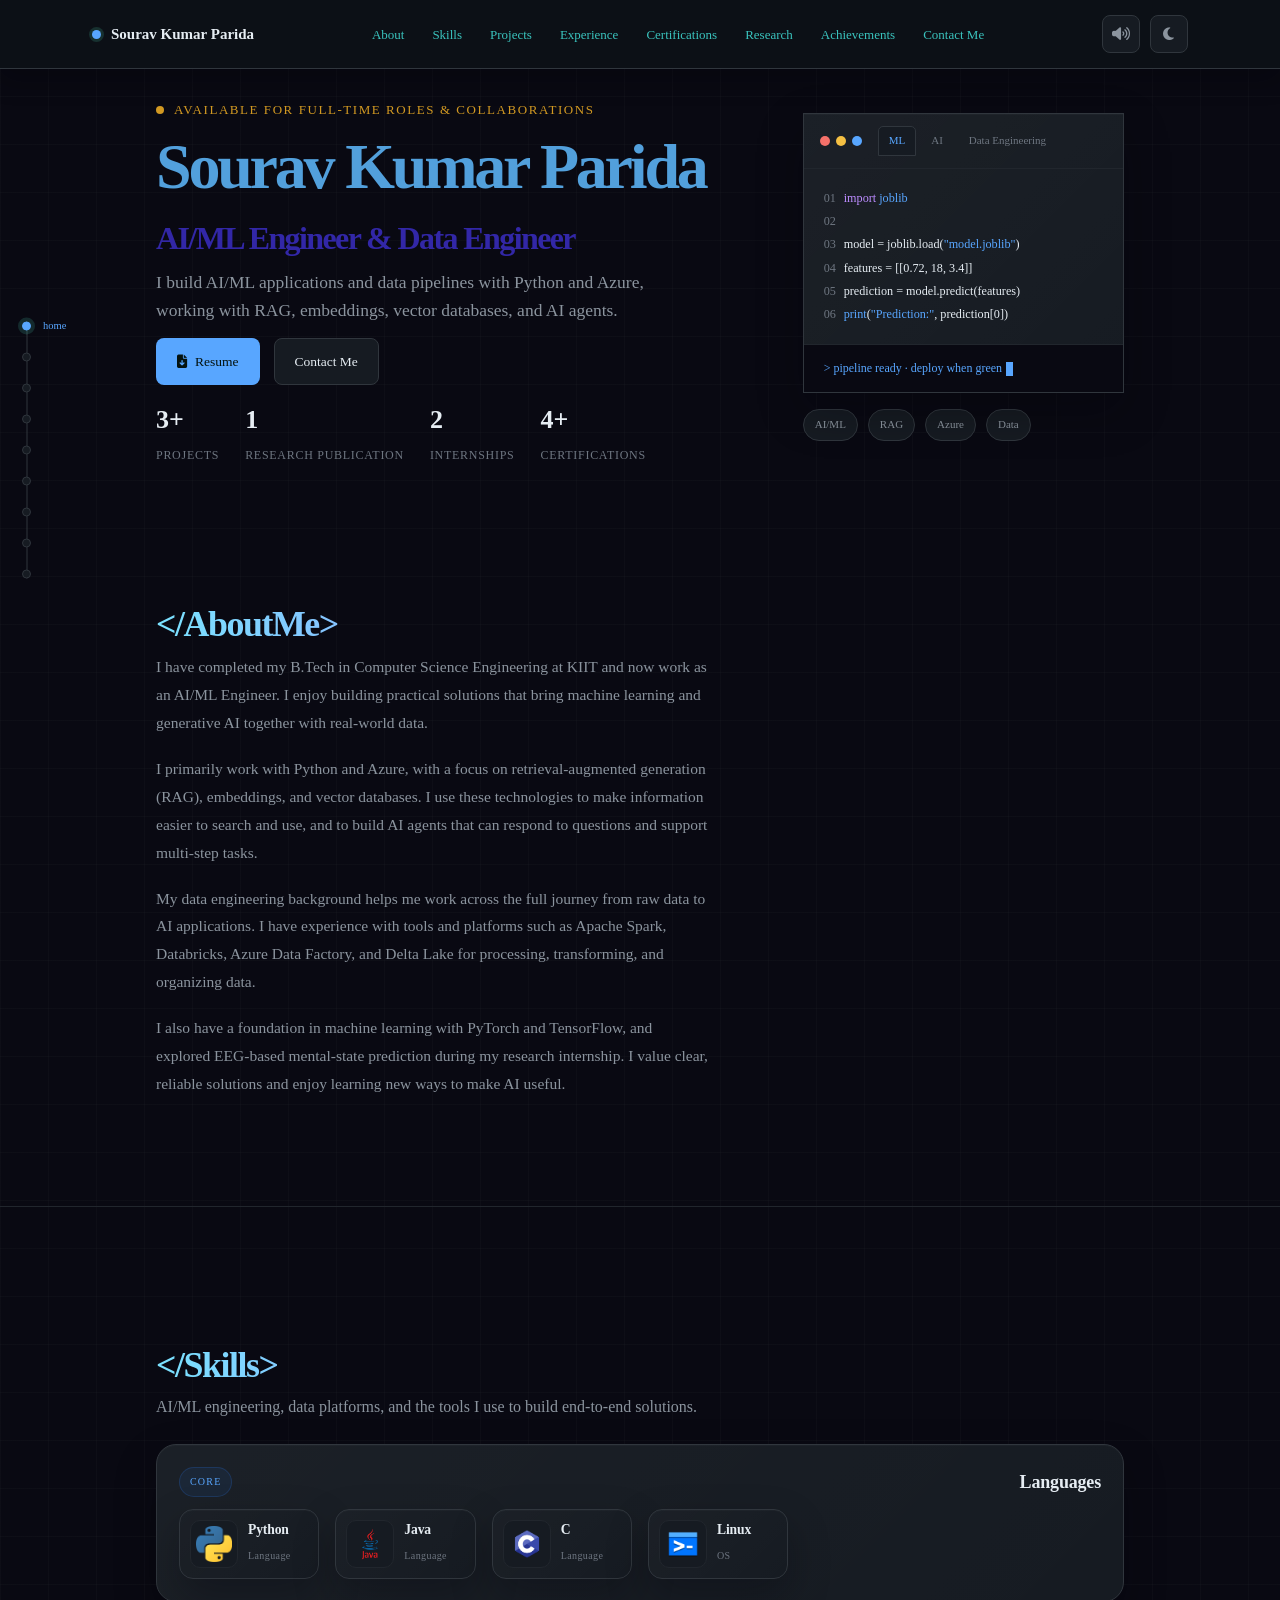
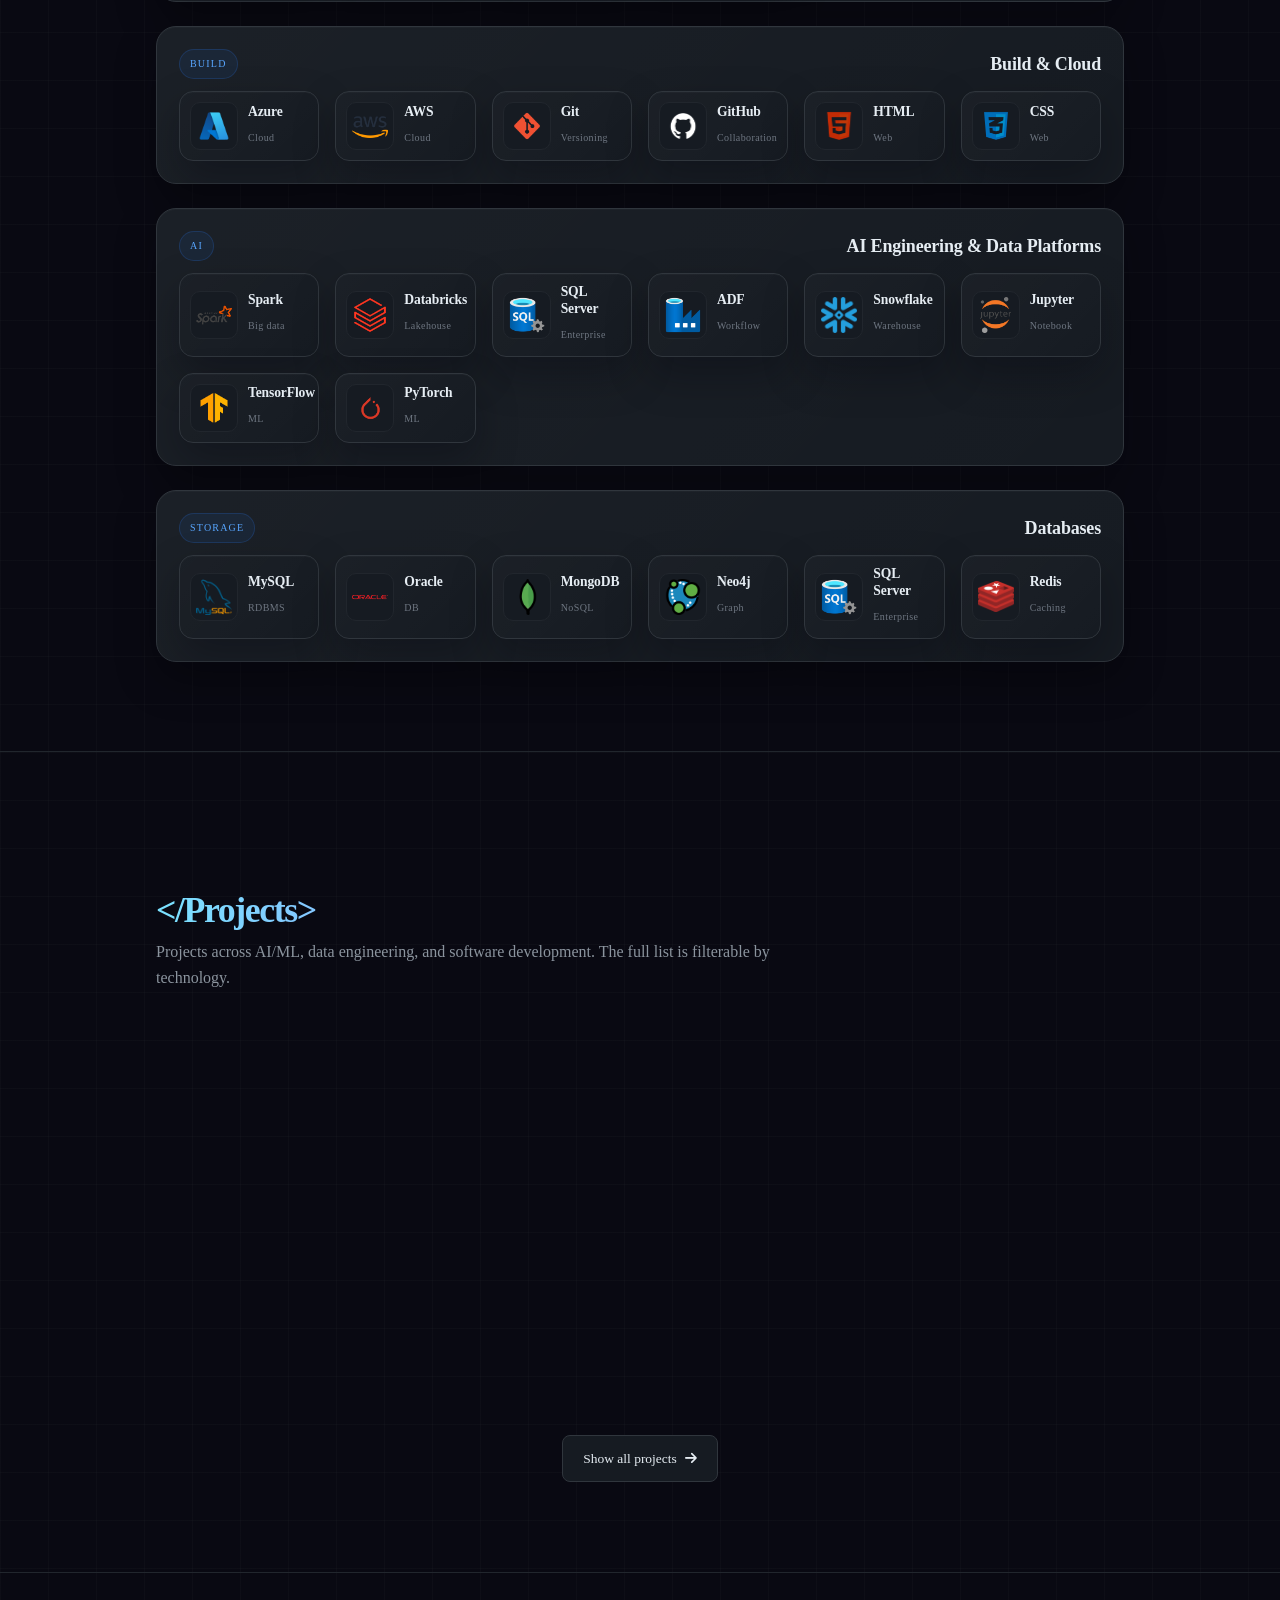
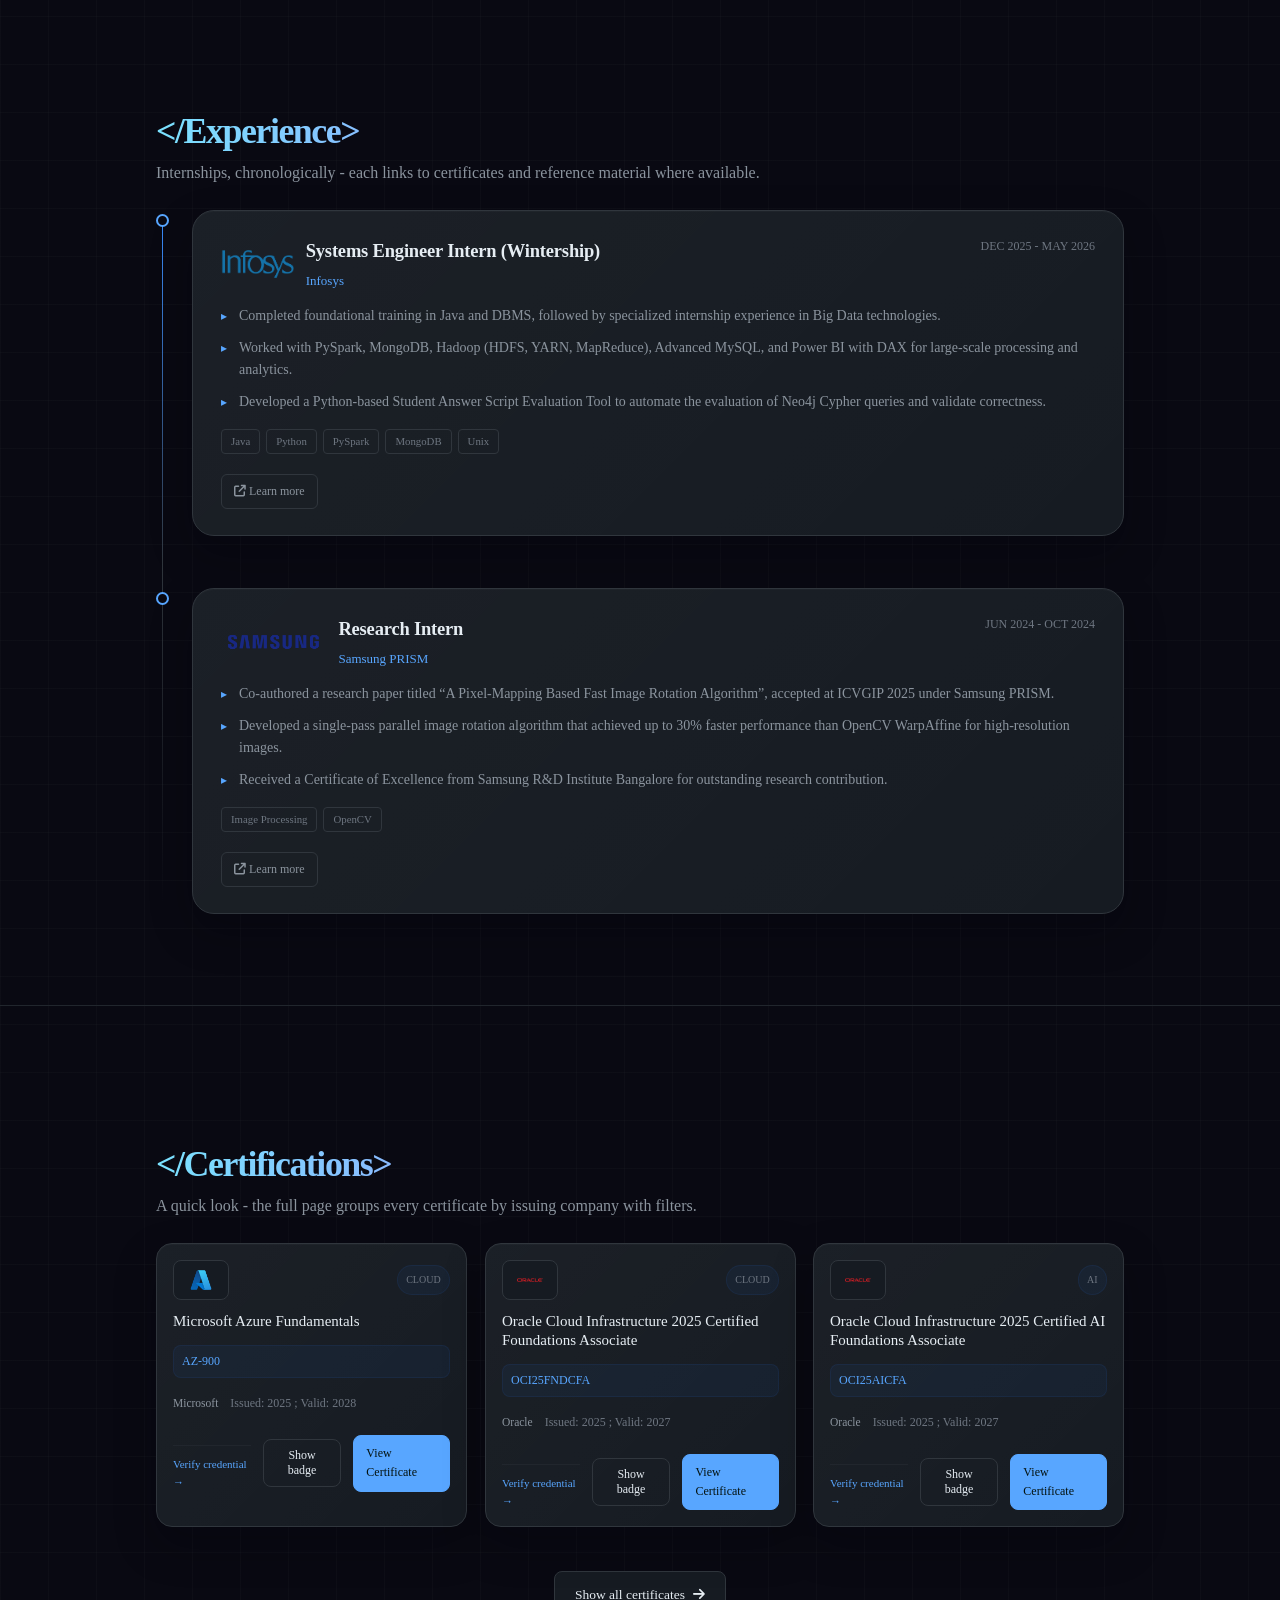
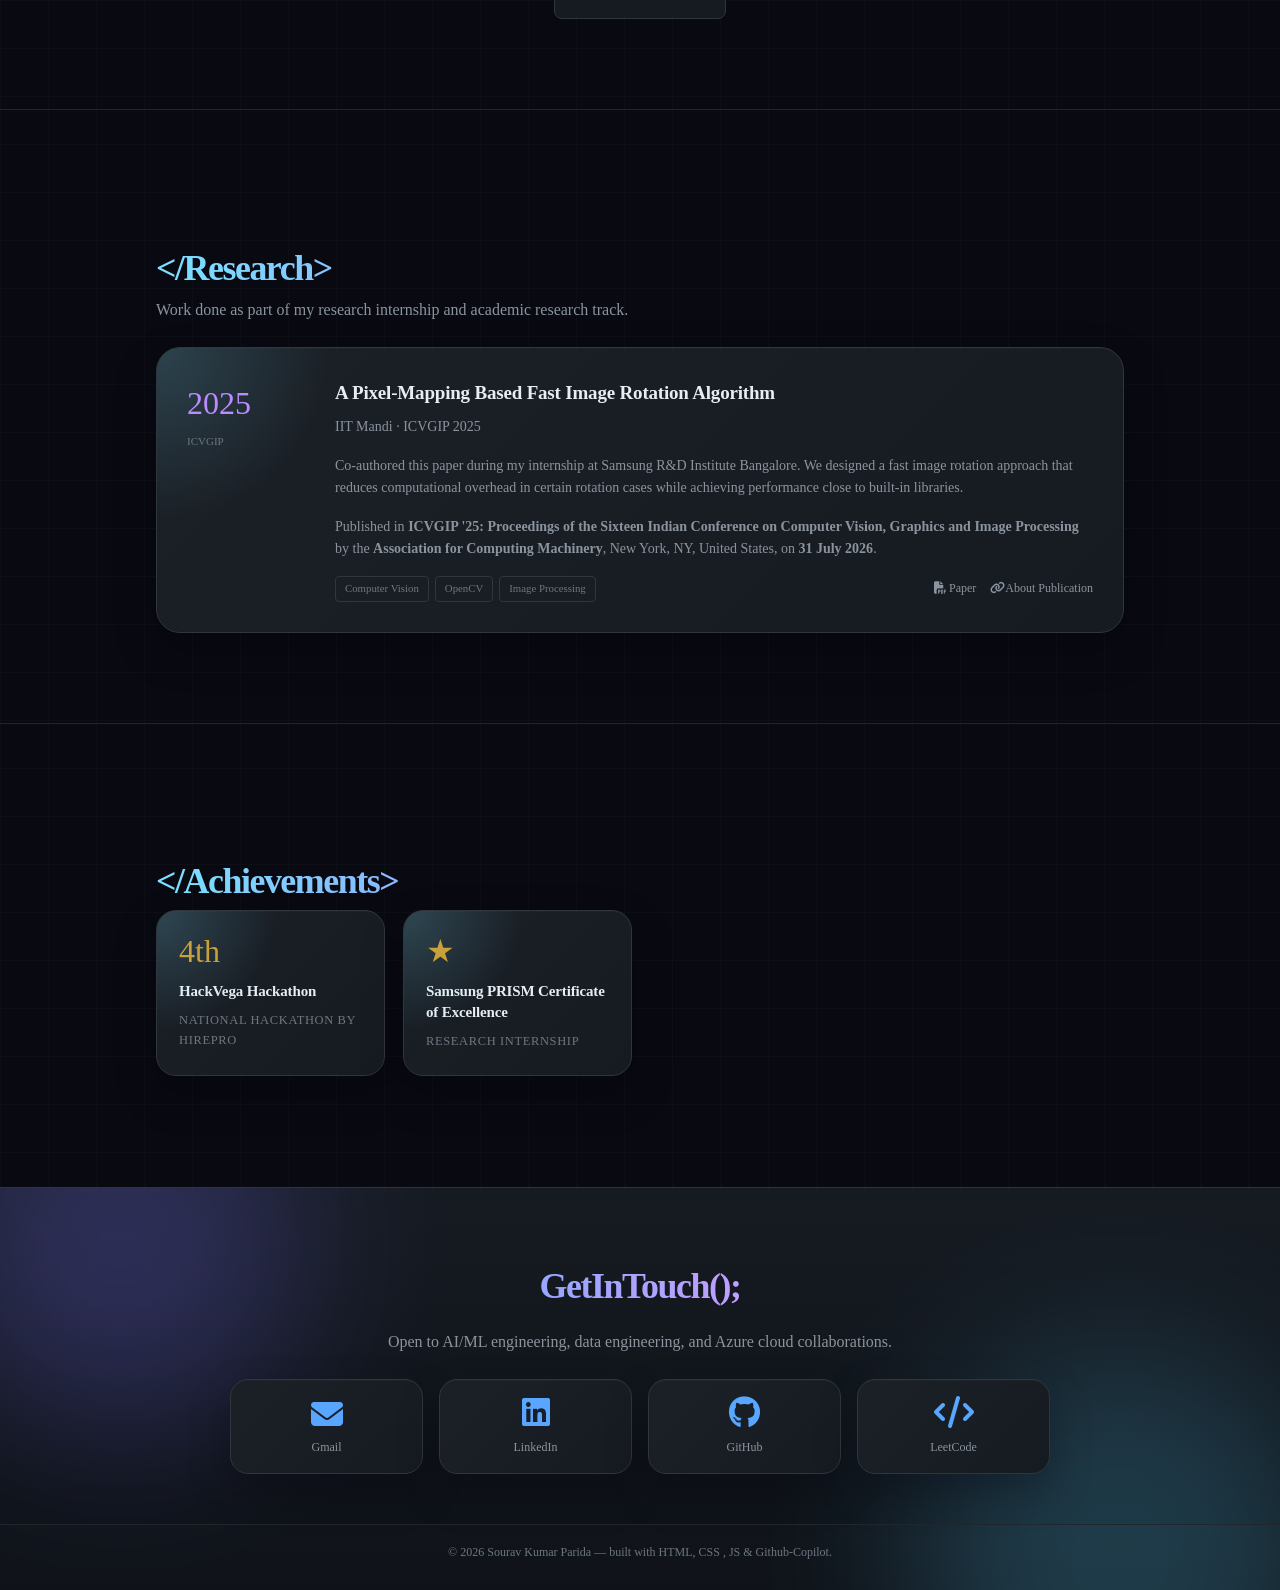
==== commit 67cc77aa: "updated projects" ====
--- a/index.html
+++ b/index.html
@@ -268,11 +268,11 @@
         <div class="card-project">
           <div class="tag-row"><span class="featured-tag">Featured</span><span class="cat-tag mono">ML / RESEARCH</span></div>
           <h3>NeuroAdaptive AI</h3>
-          <p class="desc">EEG-based multi-task mental-state prediction and forecasting, combining CNN, BiLSTM and Transformer architectures.</p>
+          <p class="desc">EEG-based multi-task mental-state prediction and forecasting, combining Decision Tree, Random Forest and Transformer architectures.</p>
           <p class="metric">↳ multi-task prediction + forecasting from raw EEG</p>
           <div class="stack-row">
             <span class="stack-pill">Python</span><span class="stack-pill">PyTorch</span>
-            <span class="stack-pill">CNN</span><span class="stack-pill">BiLSTM</span><span class="stack-pill">Transformer</span>
+            <span class="stack-pill">Decision Tree</span><span class="stack-pill">Random Forest</span><span class="stack-pill">Transformer</span>
           </div>
           <div class="card-links">
             <!-- <a href="#"><i class="fa-brands fa-github"></i> GitHub</a> -->
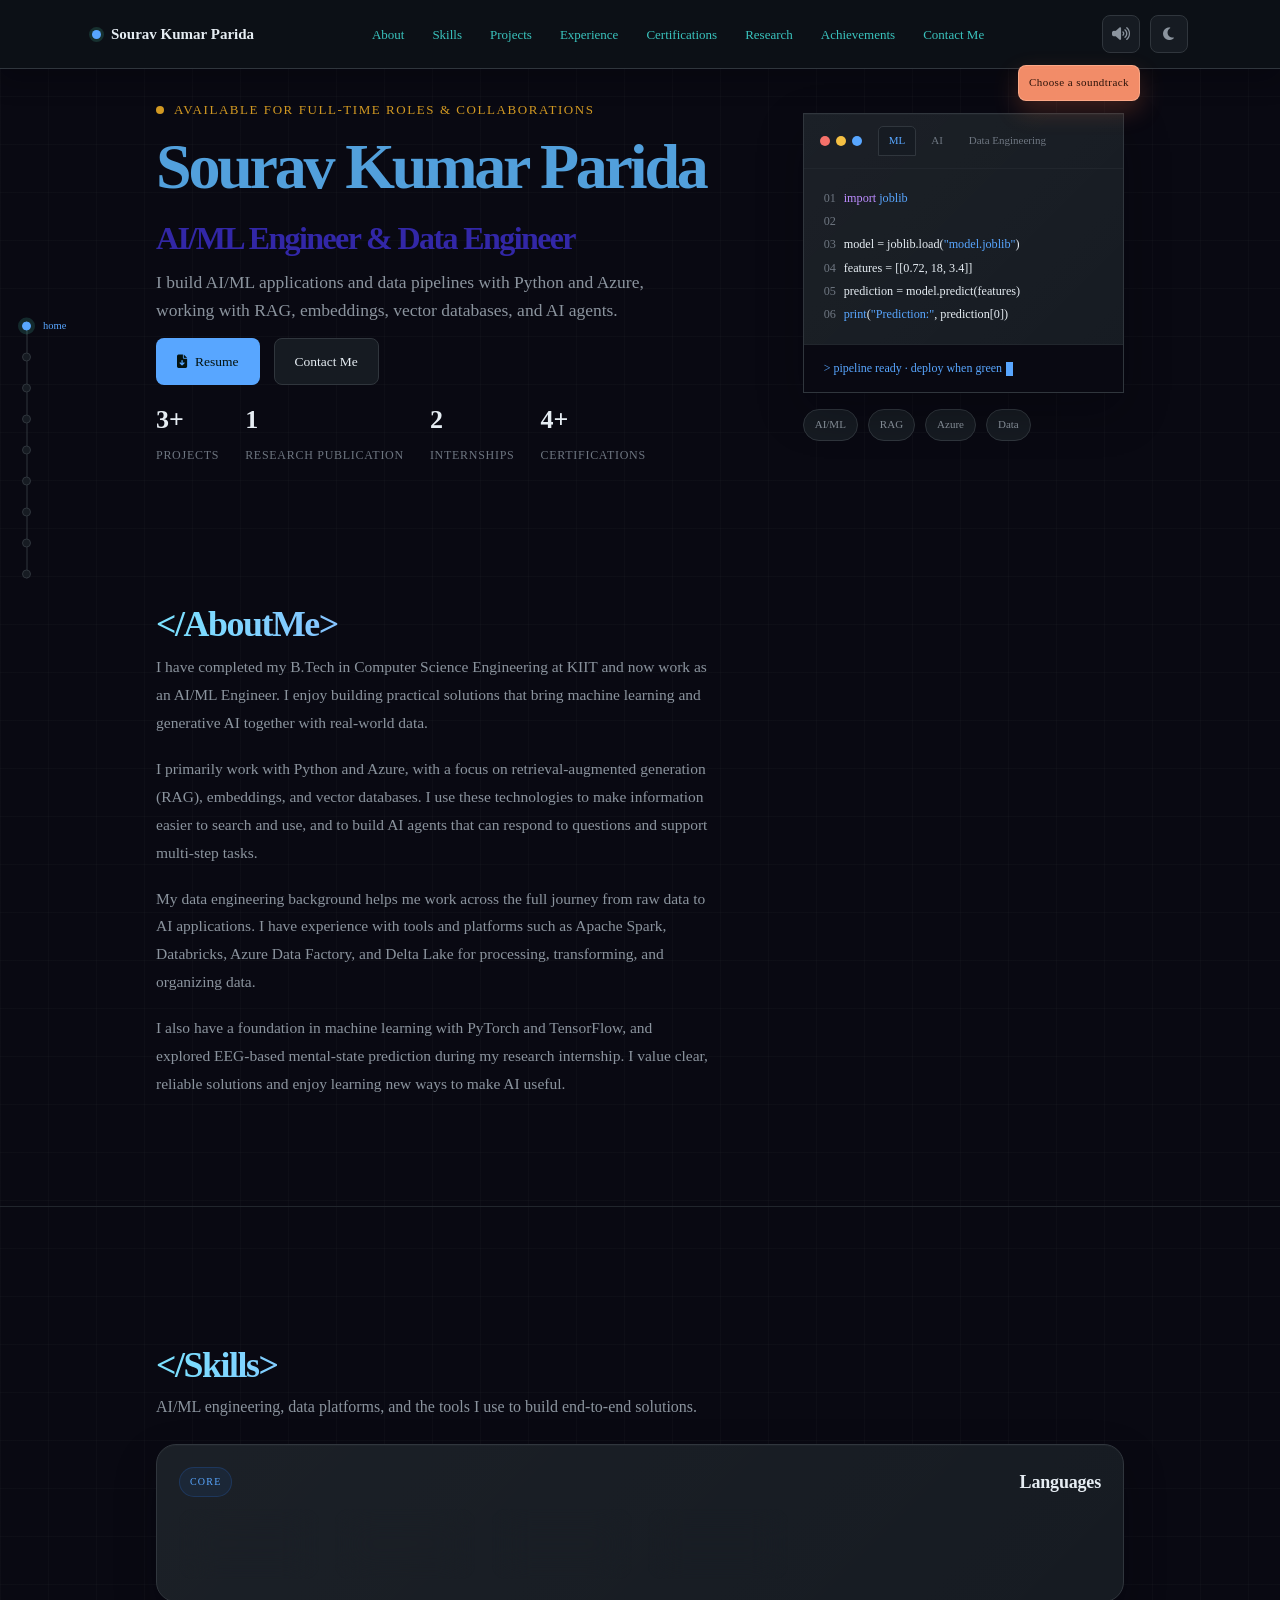
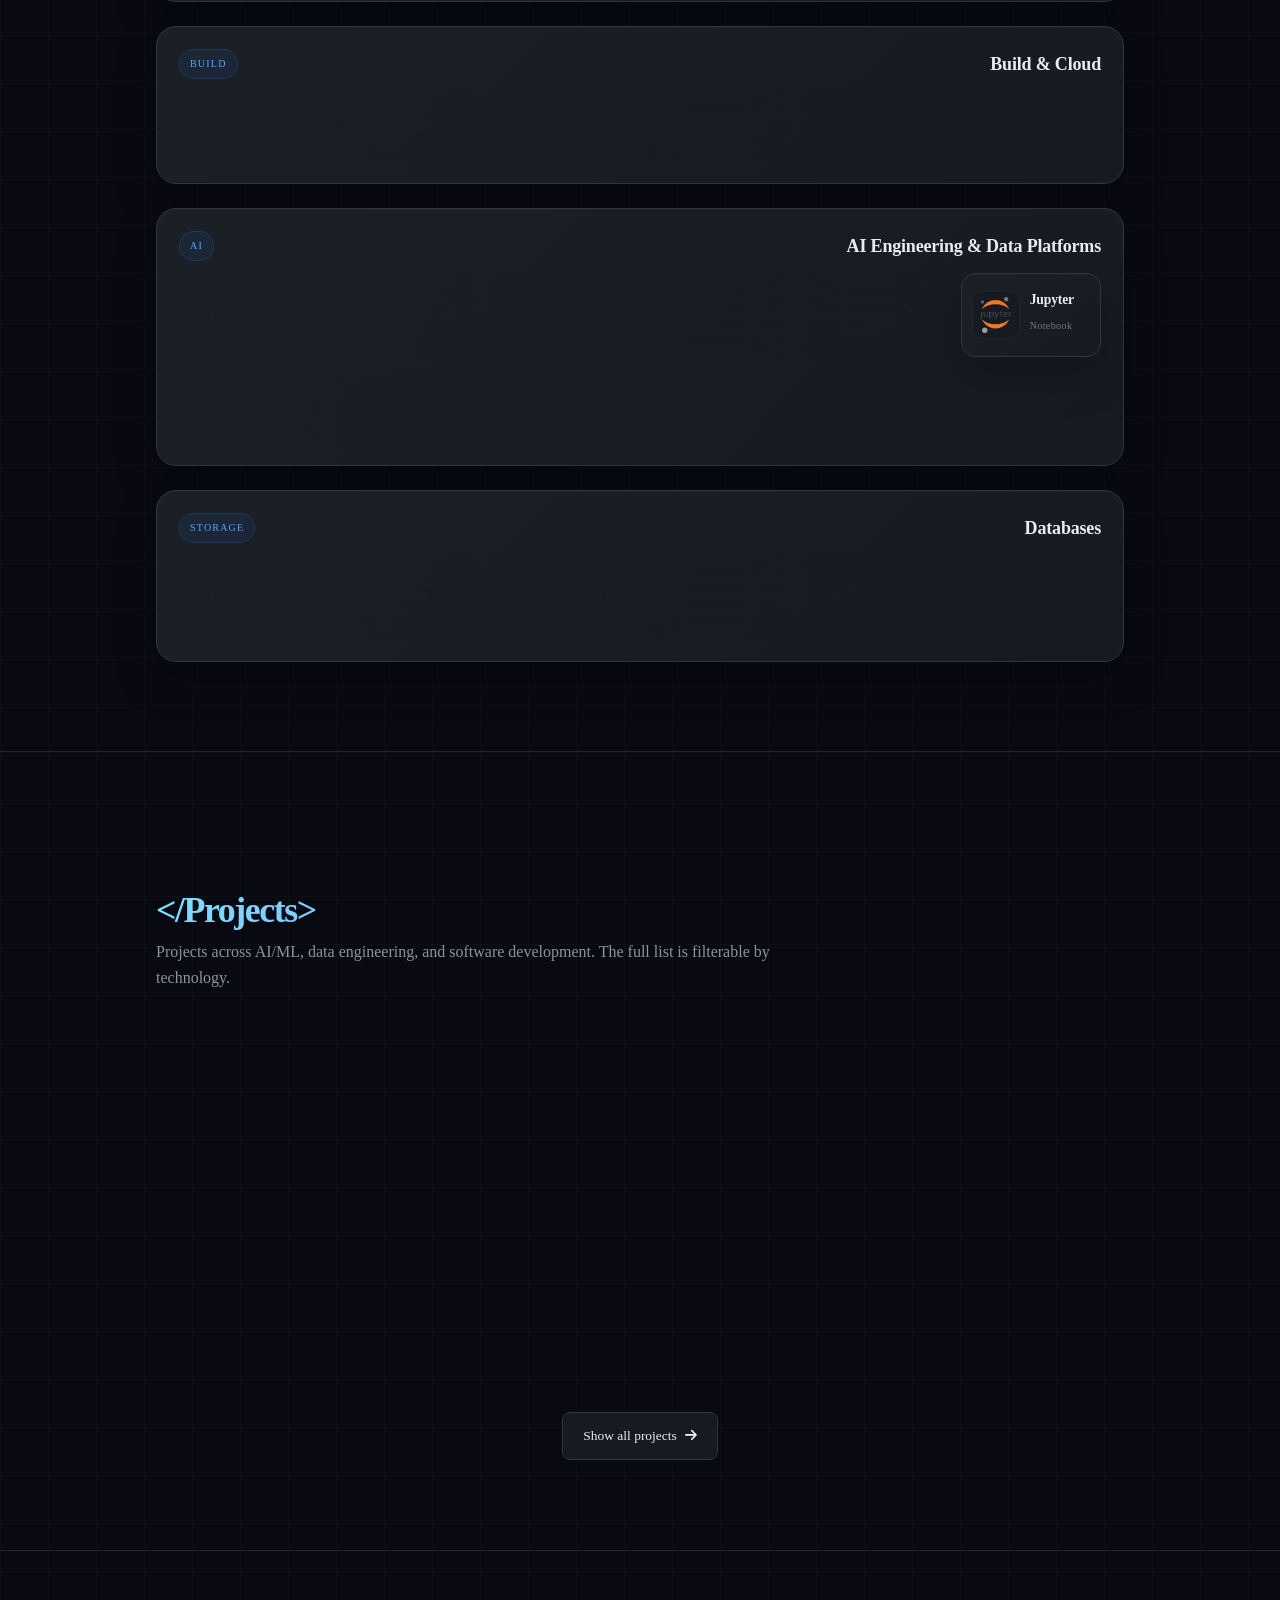
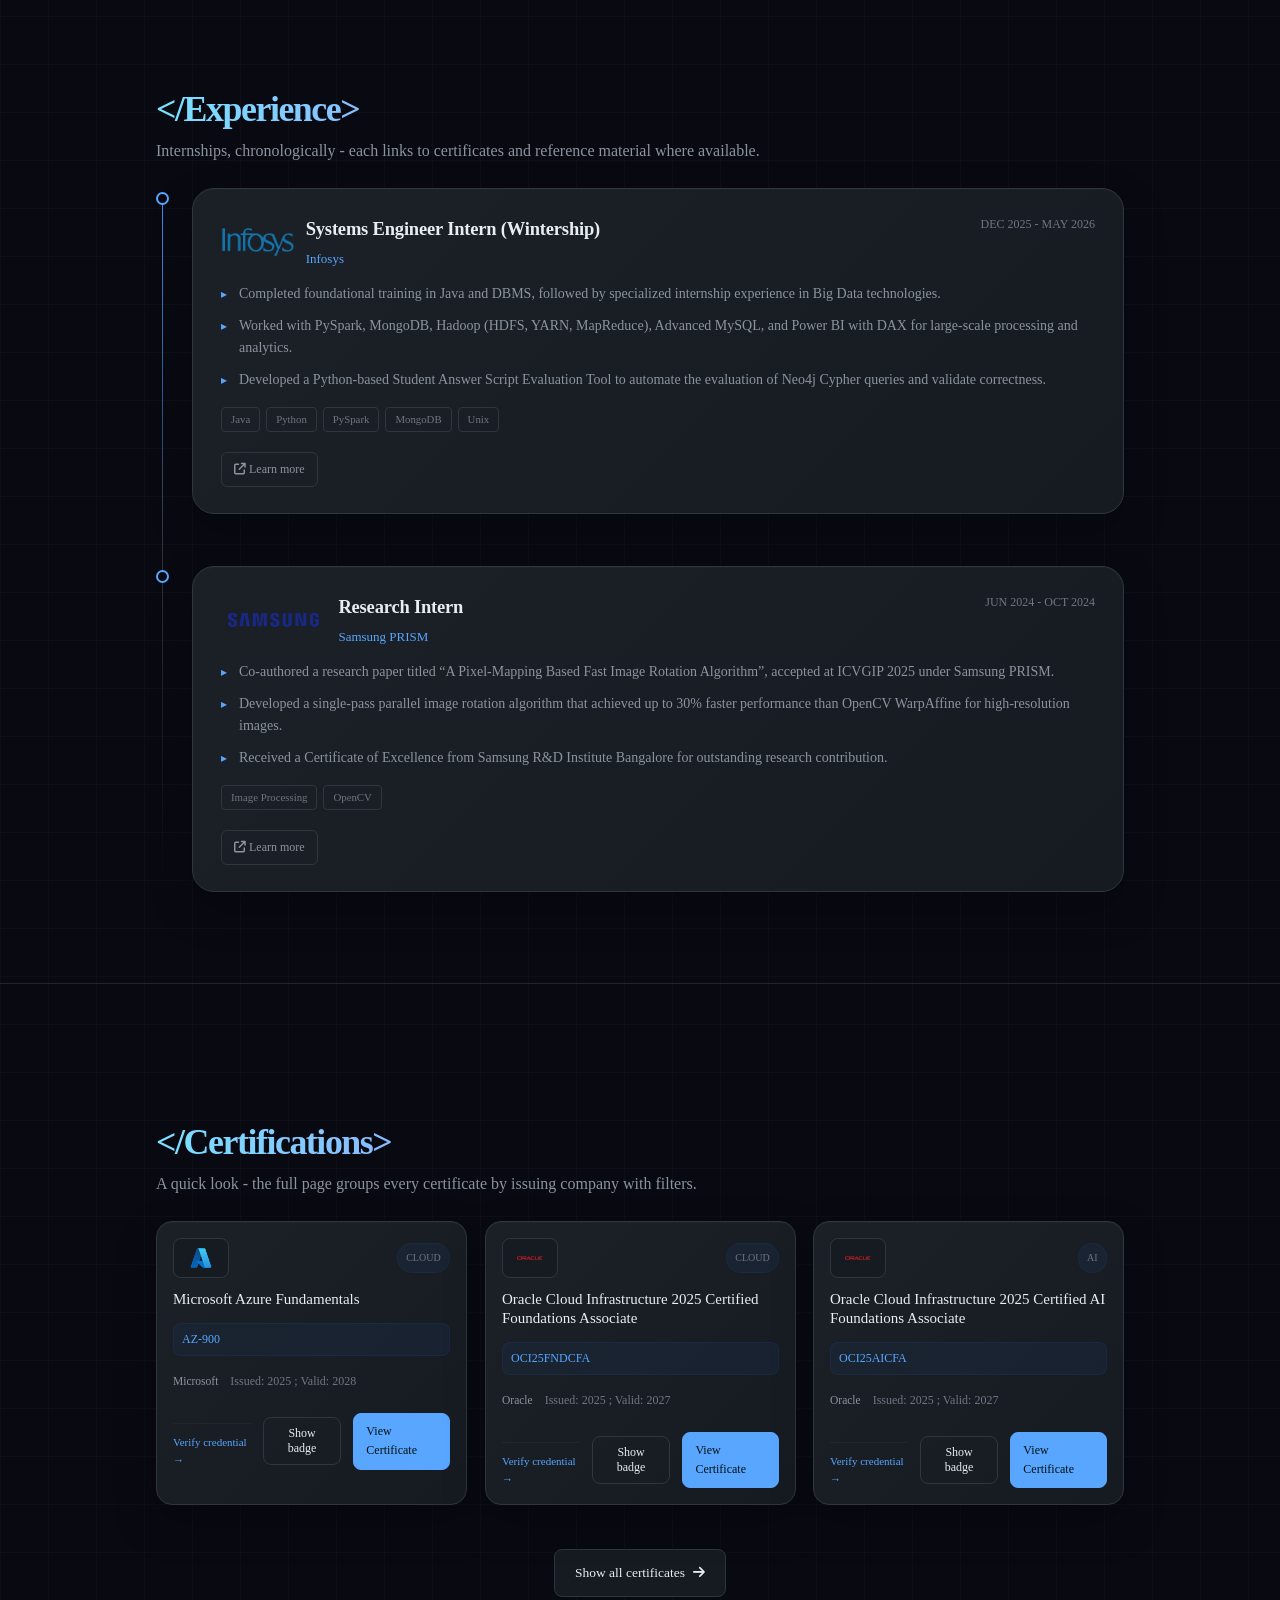
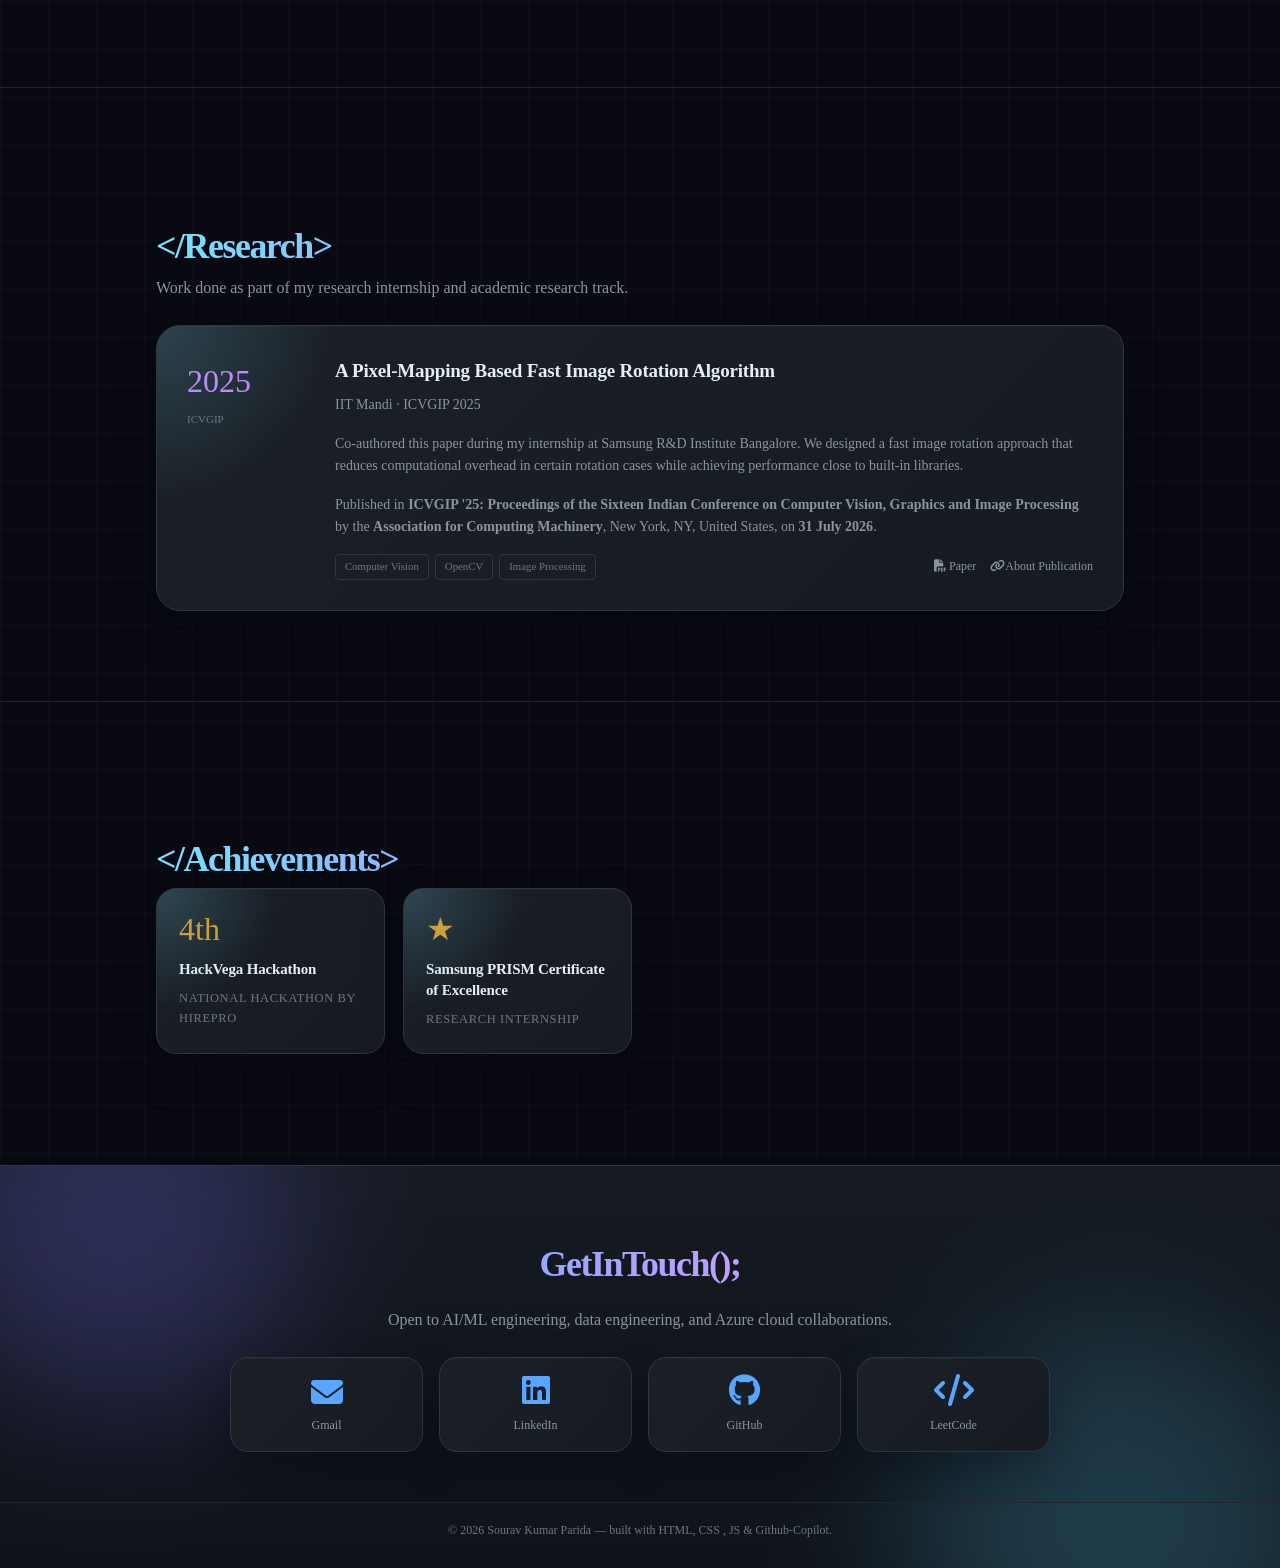
==== commit 6e625bb3: "jk" ====
--- a/index.html
+++ b/index.html
@@ -268,7 +268,7 @@
         <div class="card-project">
           <div class="tag-row"><span class="featured-tag">Featured</span><span class="cat-tag mono">ML / RESEARCH</span></div>
           <h3>NeuroAdaptive AI</h3>
-          <p class="desc">EEG-based multi-task mental-state prediction and forecasting, combining Decision Tree, Random Forest and Transformer architectures.</p>
+          <p class="desc">EEG-based multi-task mental-state prediction and forecasting, combining Decision Tree, Random Forest.</p>
           <p class="metric">↳ multi-task prediction + forecasting from raw EEG</p>
           <div class="stack-row">
             <span class="stack-pill">Python</span><span class="stack-pill">PyTorch</span>
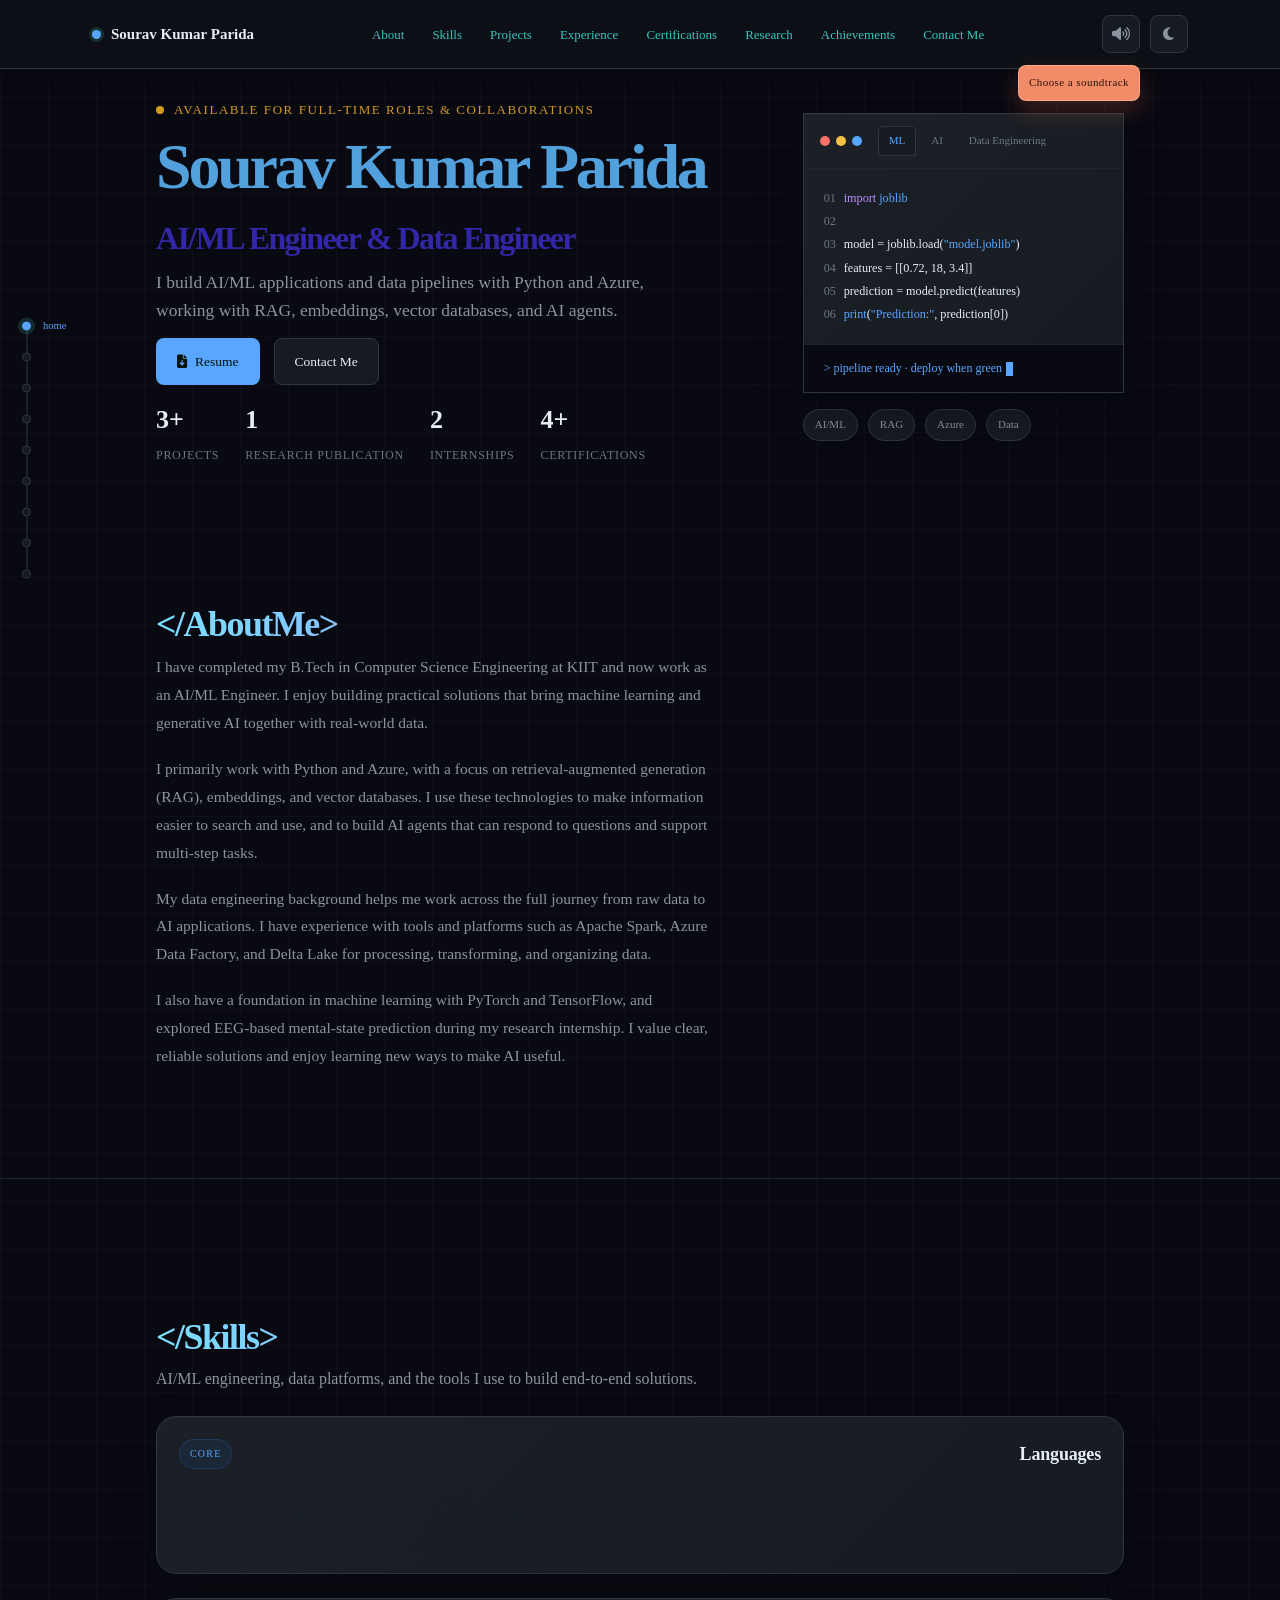
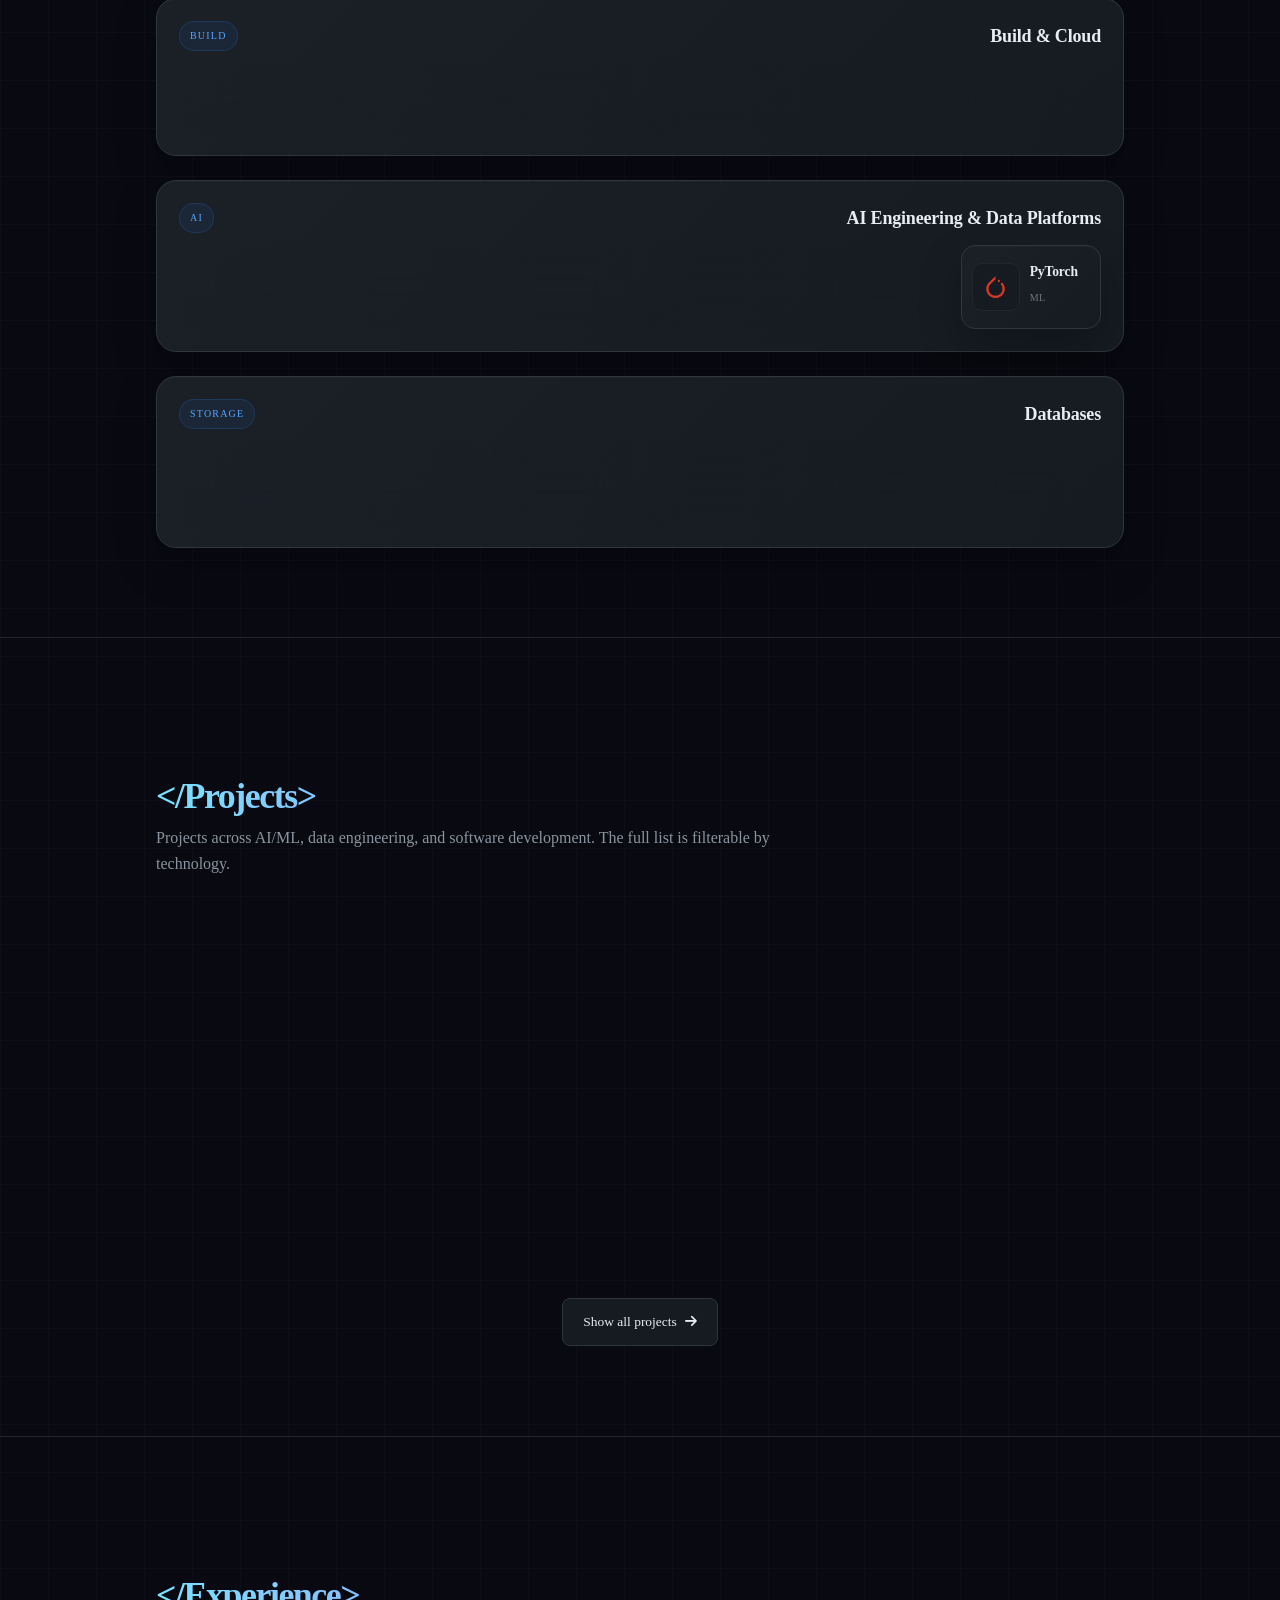
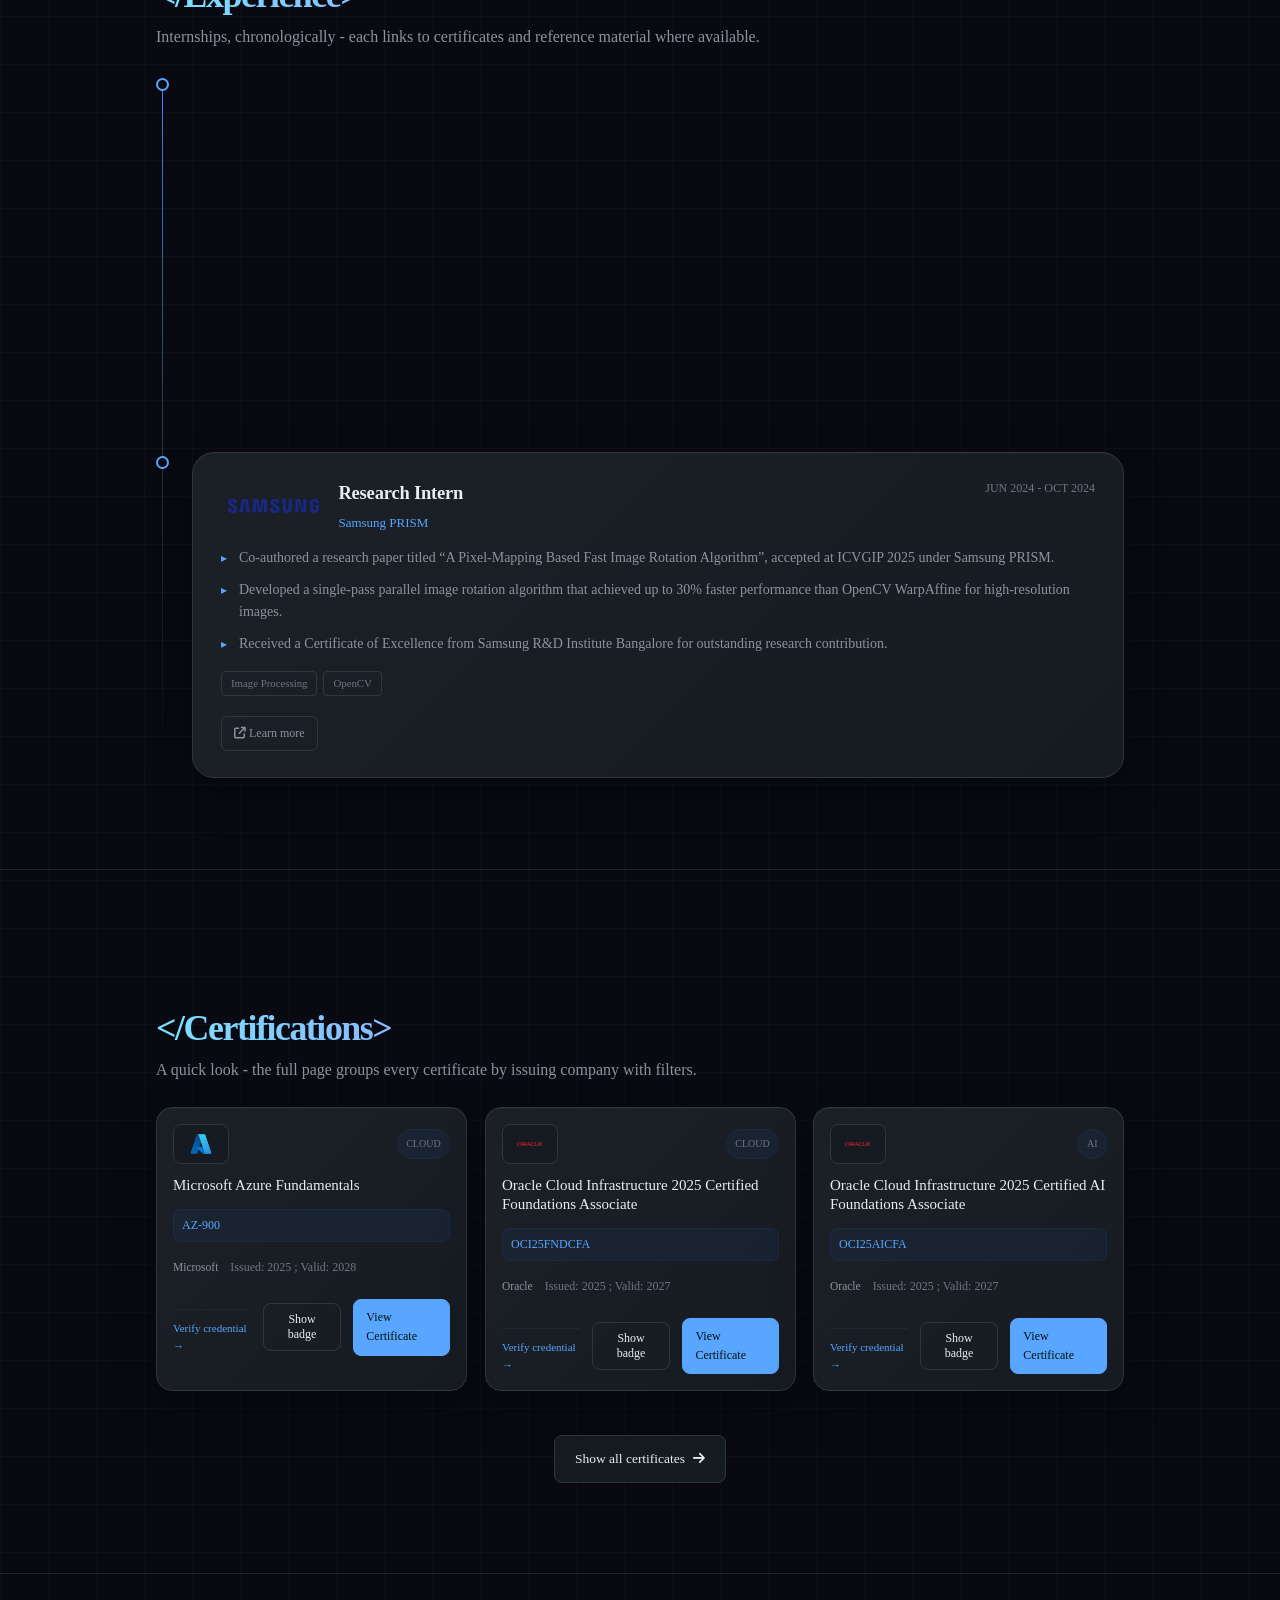
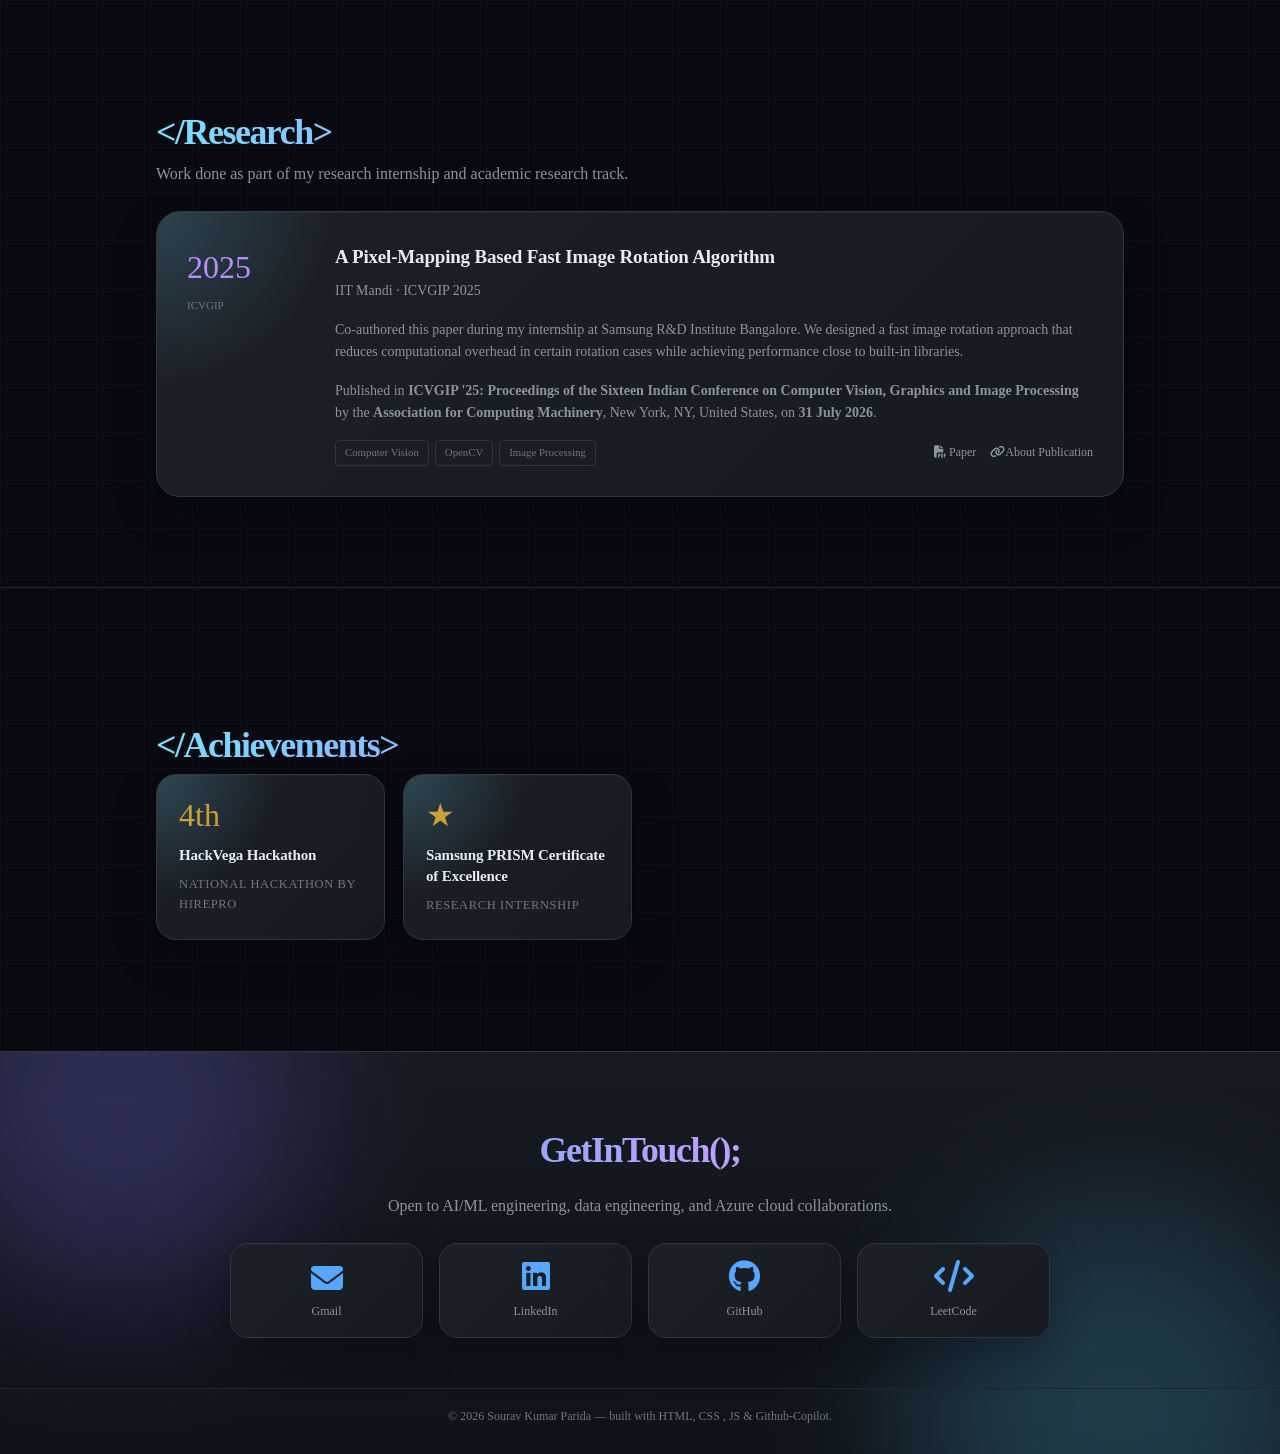
==== commit 0763e8d8: "gt" ====
--- a/index.html
+++ b/index.html
@@ -168,7 +168,7 @@
           </p>
           <p>
             My data engineering background helps me work across the full journey from raw data to AI applications. I have experience
-            with tools and platforms such as Apache Spark, Databricks, Azure Data Factory, and Delta Lake for processing,
+            with tools and platforms such as Apache Spark, Azure Data Factory, and Delta Lake for processing,
             transforming, and organizing data.
           </p>
           <p>
@@ -227,10 +227,8 @@
           </div>
           <div class="skill-grid">
             <div class="skill-card"><img src="assets/tech-logos/apache-spark.png" alt="Apache Spark"><div><h4>Spark</h4><small>Big data</small></div></div>
-            <div class="skill-card"><img src="assets/tech-logos/databricks.png" alt="Databricks"><div><h4>Databricks</h4><small>Lakehouse</small></div></div>
             <div class="skill-card"><img src="assets/tech-logos/azure-sql-server.png" alt="Azure SQL Server"><div><h4>SQL Server</h4><small>Enterprise</small></div></div>
             <div class="skill-card"><img src="assets/tech-logos/azure-data-factory.png" alt="Azure Data Factory"><div><h4>ADF</h4><small>Workflow</small></div></div>
-            <div class="skill-card"><img src="assets/tech-logos/snowflake-color.png" alt="Snowflake"><div><h4>Snowflake</h4><small>Warehouse</small></div></div>
             <div class="skill-card"><img src="assets/tech-logos/jupyter.png" alt="Jupyter"><div><h4>Jupyter</h4><small>Notebook</small></div></div>
             <div class="skill-card"><img src="assets/tech-logos/tensorflow.png" alt="TensorFlow"><div><h4>TensorFlow</h4><small>ML</small></div></div>
             <div class="skill-card"><img src="assets/tech-logos/pytorch.png" alt="PyTorch"><div><h4>PyTorch</h4><small>ML</small></div></div>
